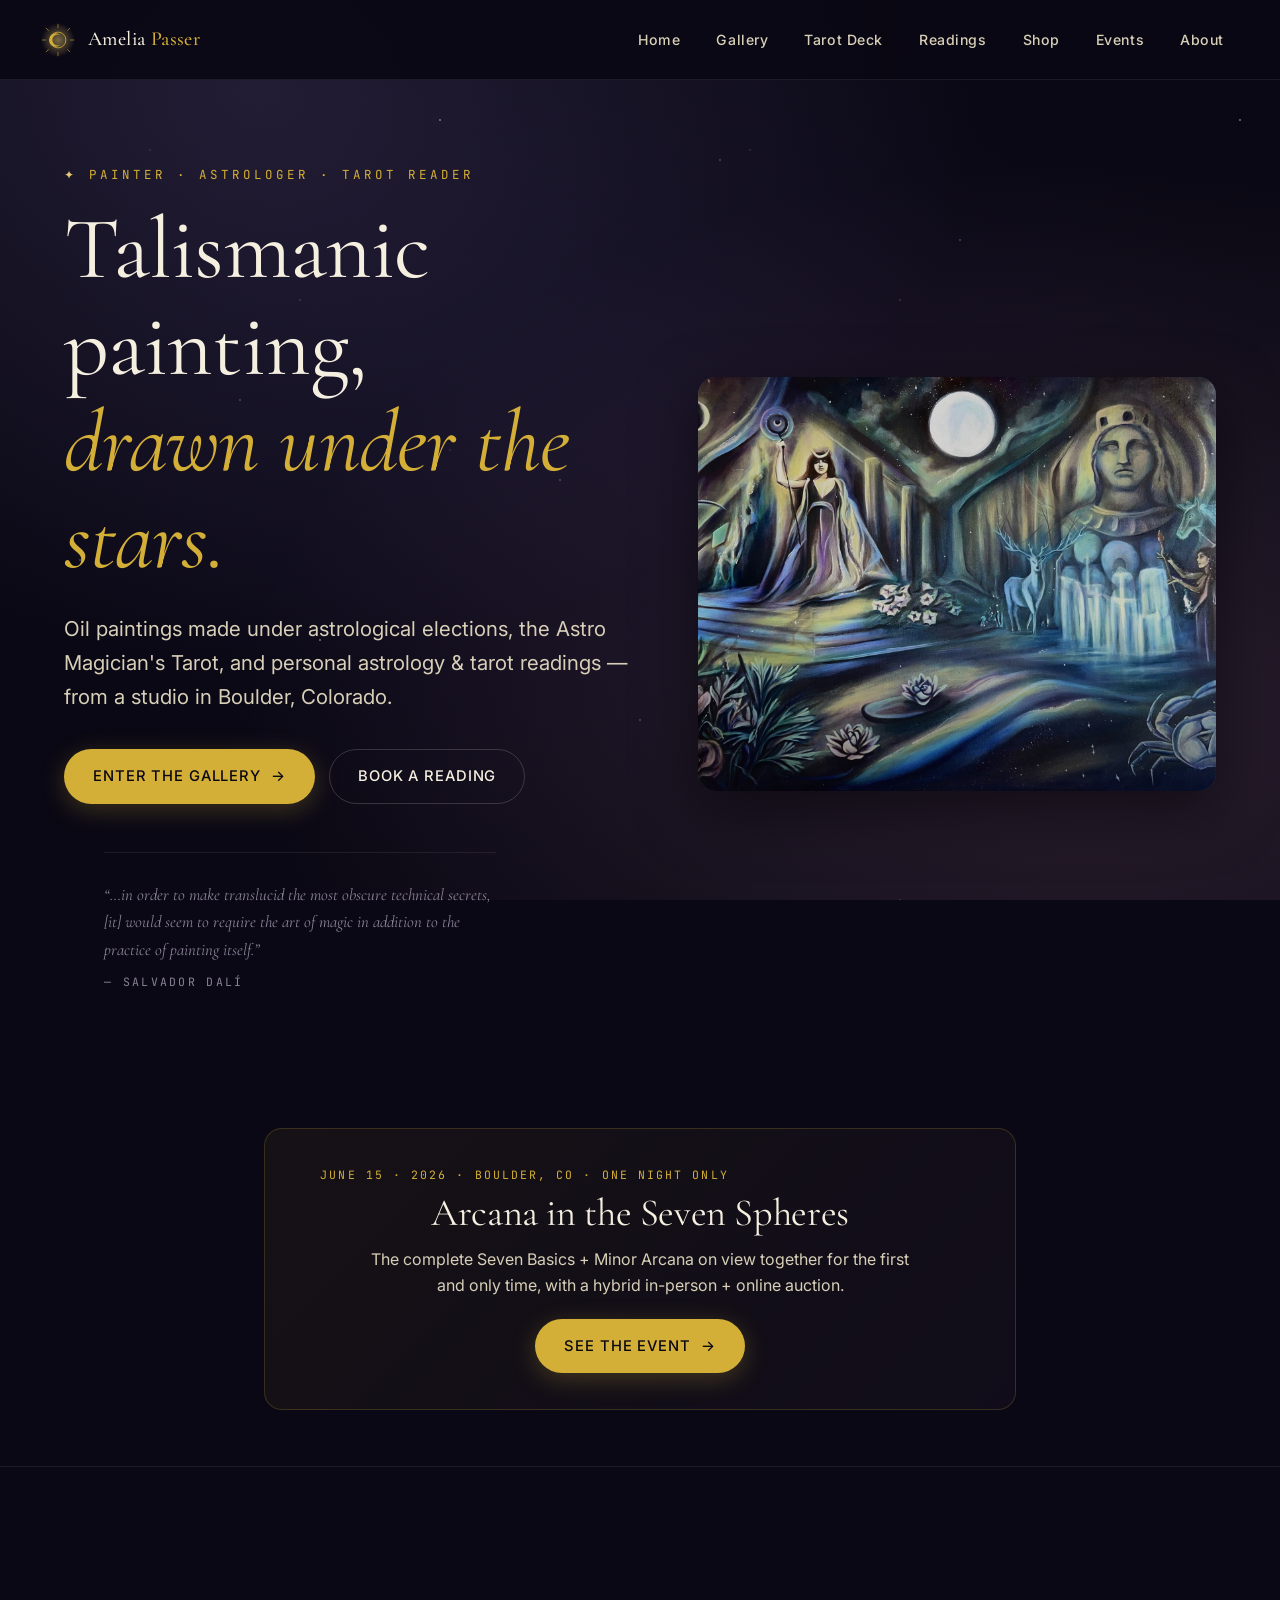
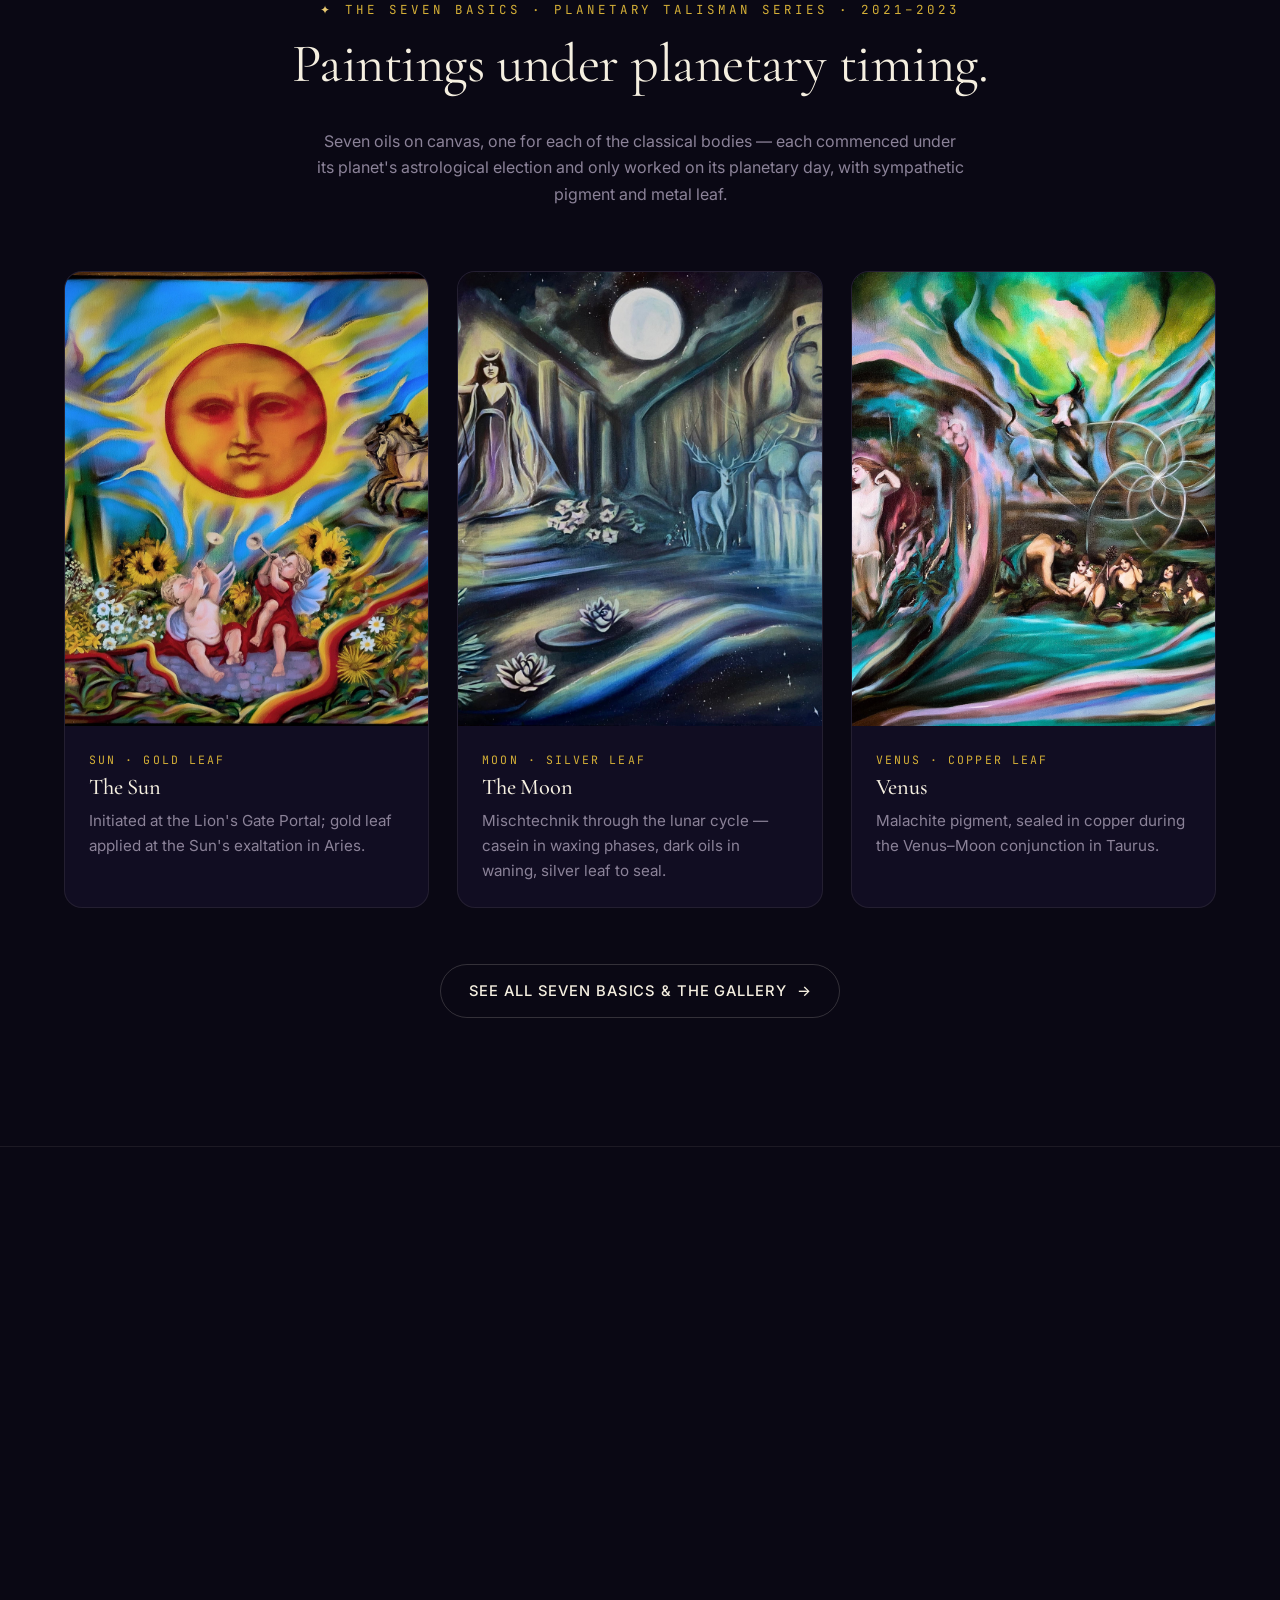
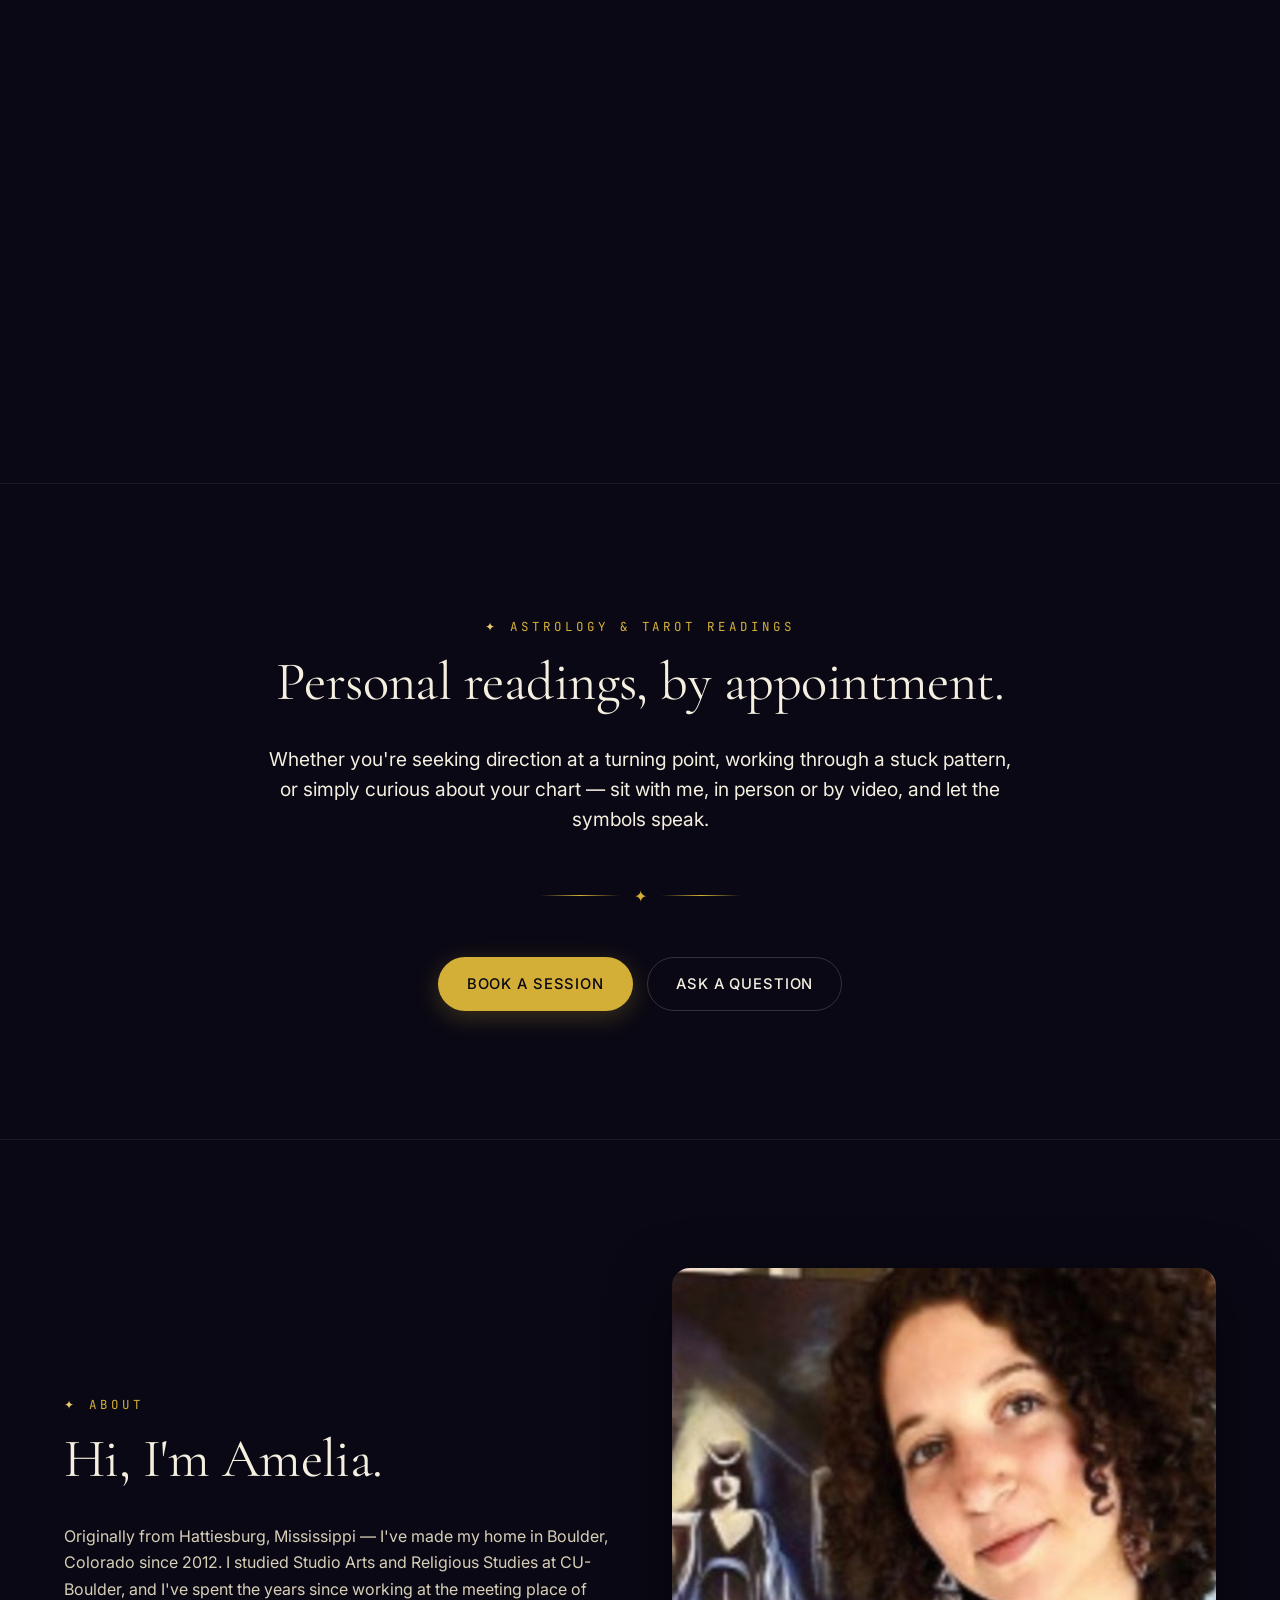
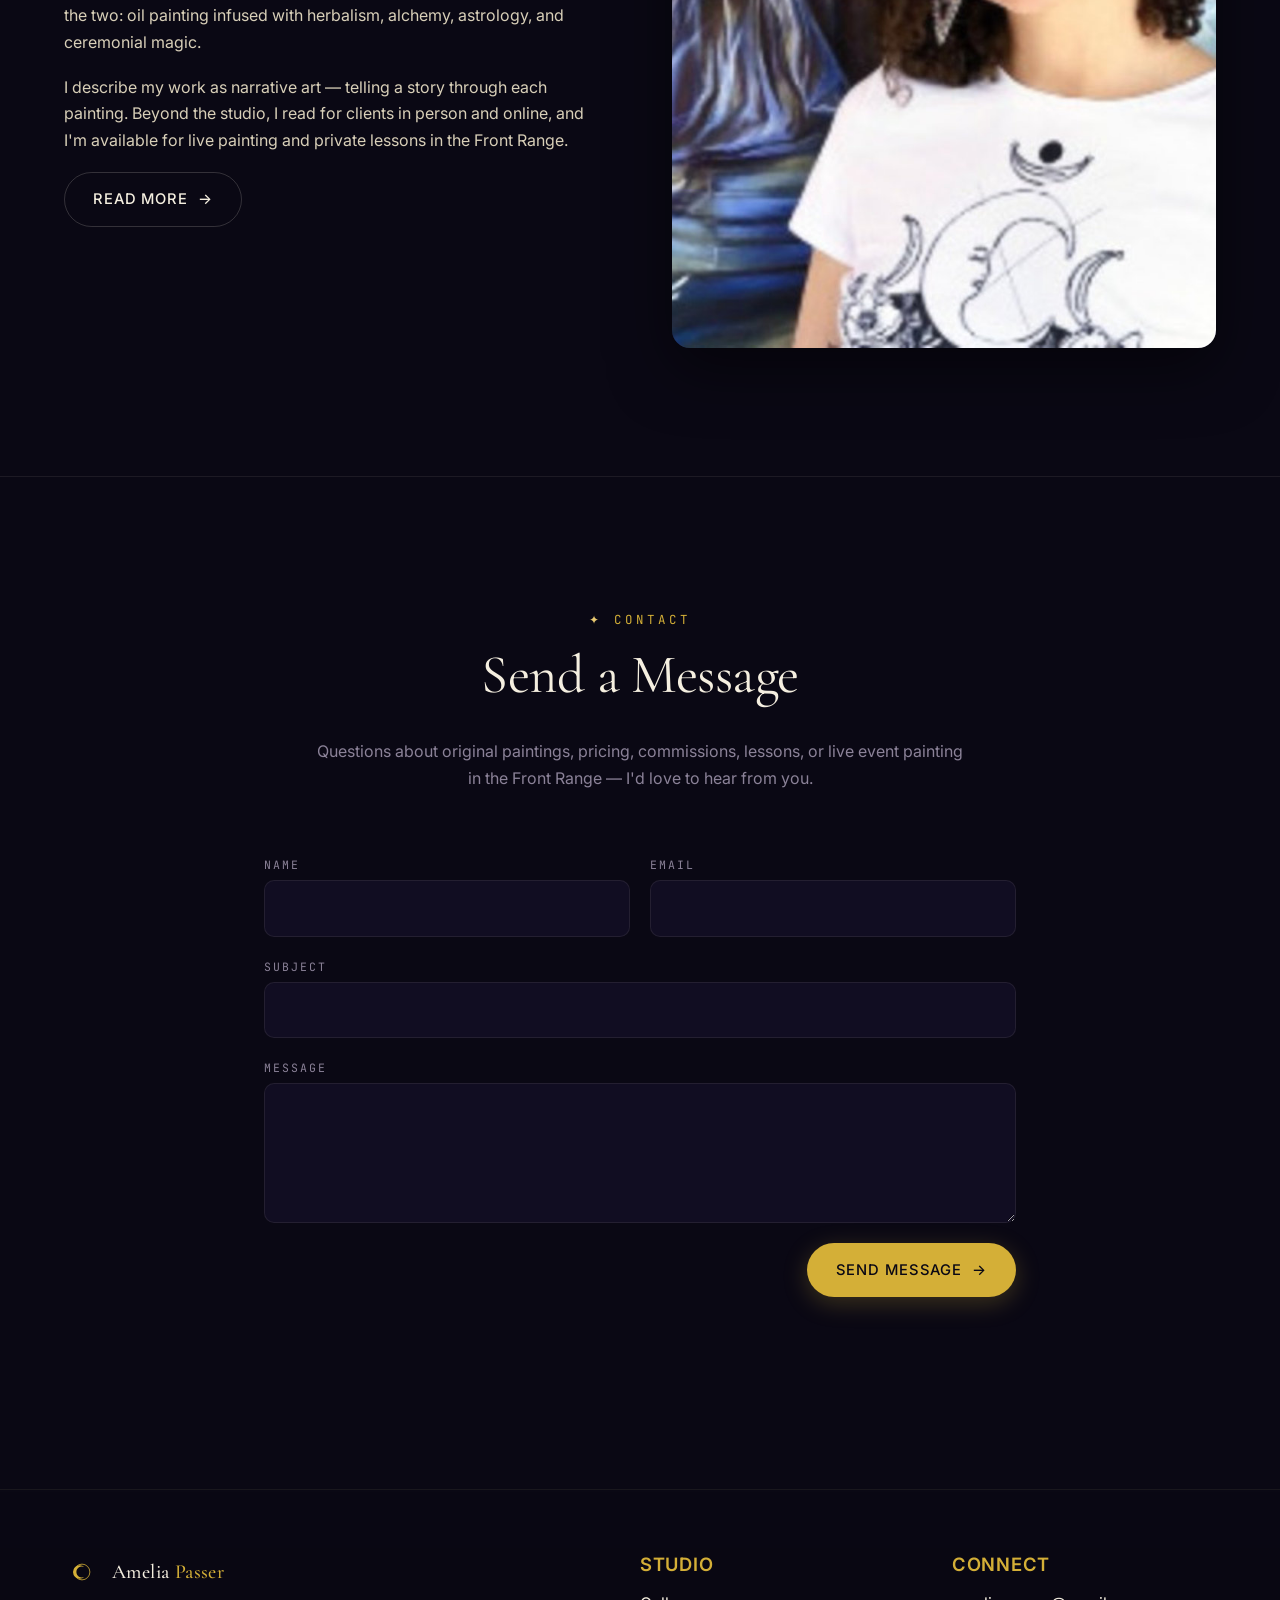
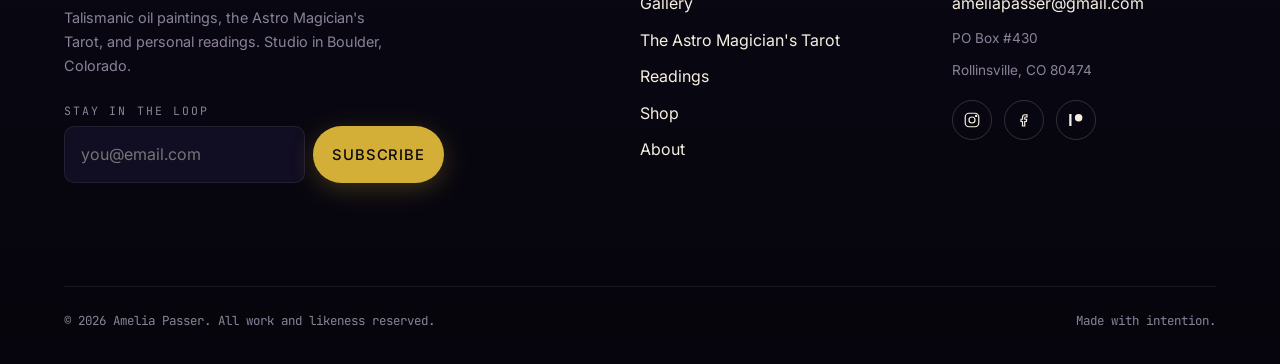
==== index.html @ ef750167 "Big content pass from Amelia: events page, refined copy, real cards Wording: - Drop "where painting " ====
<!doctype html>
<html lang="en">
<head>
<meta charset="utf-8" />
<meta name="viewport" content="width=device-width, initial-scale=1" />
<title>Amelia Passer — Painter, Astrologer & Tarot Reader</title>
<meta name="description" content="Original talismanic oil paintings, the Astro Magician's Tarot, and personal astrology and tarot readings from Boulder, Colorado." />
<link rel="preconnect" href="https://fonts.googleapis.com" />
<link rel="preconnect" href="https://fonts.gstatic.com" crossorigin />
<link href="https://fonts.googleapis.com/css2?family=Cormorant+Garamond:ital,wght@0,400;0,500;1,400&family=Inter:wght@400;500;600&family=JetBrains+Mono:wght@400;500&display=swap" rel="stylesheet" />
<link rel="stylesheet" href="assets/styles.css" />
<link rel="icon" href='data:image/svg+xml;utf8,<svg xmlns="http://www.w3.org/2000/svg" viewBox="0 0 64 64"><circle cx="32" cy="32" r="28" fill="%230a0814"/><circle cx="32" cy="32" r="14" fill="none" stroke="%23d4af37" stroke-width="2"/><path d="M32 4v8M32 52v8M4 32h8M52 32h8" stroke="%23d4af37" stroke-width="2" stroke-linecap="round"/></svg>' />
</head>
<body>

<div class="starfield" aria-hidden="true"></div>

<!-- ============ HEADER ============ -->
<header class="site-header">
  <div class="container site-header__inner">
    <a href="index.html" class="brand" aria-label="Amelia Passer — home">
      <svg class="brand__mark" viewBox="0 0 64 64" aria-hidden="true">
        <defs>
          <radialGradient id="brand-glow" cx="50%" cy="50%" r="50%">
            <stop offset="0%" stop-color="#e8c870" stop-opacity="0.5"/>
            <stop offset="100%" stop-color="#e8c870" stop-opacity="0"/>
          </radialGradient>
        </defs>
        <circle cx="32" cy="32" r="30" fill="url(#brand-glow)"/>
        <circle cx="32" cy="32" r="14" fill="none" stroke="#d4af37" stroke-width="1.4"/>
        <path d="M22 32a10 10 0 0 0 14 9 12 12 0 1 1 0-18 10 10 0 0 0-14 9z" fill="#d4af37"/>
        <g stroke="#d4af37" stroke-width="1" stroke-linecap="round">
          <path d="M32 4v6"/><path d="M32 54v6"/>
          <path d="M4 32h6"/><path d="M54 32h6"/>
          <path d="M11 11l4 4"/><path d="M49 49l4 4"/>
          <path d="M53 11l-4 4"/><path d="M15 49l-4 4"/>
        </g>
      </svg>
      <span class="brand__name">Amelia <span>Passer</span></span>
    </a>

    <button class="nav-toggle" aria-label="Toggle menu" aria-expanded="false" aria-controls="primary-nav">
      <span></span>
    </button>
    <nav class="nav" id="primary-nav" aria-label="Primary">
      <a href="index.html">Home</a>
      <a href="pages/gallery.html">Gallery</a>
      <a href="pages/tarot.html">Tarot Deck</a>
      <a href="pages/readings.html">Readings</a>
      <a href="pages/shop.html">Shop</a>
      <a href="pages/events.html">Events</a>
      <a href="pages/about.html">About</a>
    </nav>
  </div>
</header>

<!-- ============ HERO ============ -->
<section class="hero">
  <div class="container hero__inner">
    <div class="hero__content">
      <span class="eyebrow">Painter · Astrologer · Tarot Reader</span>
      <h1 class="hero__title">
        Talismanic painting,
        <span class="signature">drawn under the stars.</span>
      </h1>
      <p class="hero__lede">
        Oil paintings made under astrological elections, the Astro Magician's
        Tarot, and personal astrology &amp; tarot readings — from a studio in
        Boulder, Colorado.
      </p>
      <div class="hero__cta">
        <a href="pages/gallery.html" class="btn btn--primary">Enter the Gallery <span class="arrow">→</span></a>
        <a href="pages/readings.html" class="btn btn--ghost">Book a Reading</a>
      </div>

      <blockquote class="hero__quote">
        “…in order to make translucid the most obscure technical secrets, [it]
        would seem to require the art of magic in addition to the practice of
        painting itself.”
        <cite>— Salvador Dalí</cite>
      </blockquote>
    </div>

    <div class="hero__visual hero__visual--photo">
      <img src="assets/images/seven-basics/01-moon.jpg" alt="The Moon — talismanic oil painting by Amelia Passer (48×30in, oils, casein, silver leaf)" loading="eager" />
    </div>
  </div>
</section>

<!-- ============ EVENT BANNER ============ -->
<section class="section" style="padding: 56px 0;">
  <div class="container container--narrow">
    <div class="auction-card reveal" style="padding: 36px 32px;">
      <p class="event-meta__label" style="margin: 0 0 8px;">June 15 · 2026 · Boulder, CO · One Night Only</p>
      <h2 style="margin: 0 0 12px; font-size: clamp(1.6rem, 3vw, 2.4rem);">Arcana in the Seven Spheres</h2>
      <p style="max-width: 56ch; margin: 0 auto 20px; color: var(--ink-1);">
        The complete Seven Basics + Minor Arcana on view together for the
        first and only time, with a hybrid in-person + online auction.
      </p>
      <a href="pages/events.html" class="btn btn--primary">See the Event <span class="arrow">→</span></a>
    </div>
  </div>
</section>

<!-- ============ FEATURED PAINTINGS ============ -->
<section class="section">
  <div class="container">
    <div class="section-head reveal">
      <span class="eyebrow">The Seven Basics · Planetary Talisman Series · 2021–2023</span>
      <h2>Paintings under planetary timing.</h2>
      <p class="muted">Seven oils on canvas, one for each of the classical bodies — each commenced under its planet's astrological election and only worked on its planetary day, with sympathetic pigment and metal leaf.</p>
    </div>

    <div class="grid grid--3">

      <a href="pages/gallery.html#sun" class="card reveal">
        <div class="card__media">
          <img src="assets/images/seven-basics/04-sun.jpg" alt="Sun — Talismanic Painting Series" loading="lazy" />
        </div>
        <div class="card__body">
          <p class="card__meta">Sun · Gold leaf</p>
          <h3 class="card__title">The Sun</h3>
          <p class="card__excerpt">Initiated at the Lion's Gate Portal; gold leaf applied at the Sun's exaltation in Aries.</p>
        </div>
      </a>

      <a href="pages/gallery.html#moon" class="card reveal">
        <div class="card__media">
          <img src="assets/images/seven-basics/01-moon.jpg" alt="The Moon — Talismanic Painting Series" loading="lazy" />
        </div>
        <div class="card__body">
          <p class="card__meta">Moon · Silver leaf</p>
          <h3 class="card__title">The Moon</h3>
          <p class="card__excerpt">Mischtechnik through the lunar cycle — casein in waxing phases, dark oils in waning, silver leaf to seal.</p>
        </div>
      </a>

      <a href="pages/gallery.html#venus" class="card reveal">
        <div class="card__media">
          <img src="assets/images/seven-basics/03-venus.jpg" alt="Venus — Talismanic Painting Series" loading="lazy" />
        </div>
        <div class="card__body">
          <p class="card__meta">Venus · Copper leaf</p>
          <h3 class="card__title">Venus</h3>
          <p class="card__excerpt">Malachite pigment, sealed in copper during the Venus–Moon conjunction in Taurus.</p>
        </div>
      </a>
    </div>

    <div class="text-center" style="margin-top: 56px;">
      <a href="pages/gallery.html" class="btn btn--ghost">See All Seven Basics &amp; the Gallery <span class="arrow">→</span></a>
    </div>
  </div>
</section>

<!-- ============ TAROT FEATURE ============ -->
<section class="section">
  <div class="container">
    <div class="feature">
      <div class="feature__media reveal">
        <img src="assets/images/shop/tarot-deck.jpg" alt="The Astro Magician's Tarot — limited edition deck by Amelia Passer, showing The Fool and The Magician" loading="lazy" />
      </div>
      <div class="reveal">
        <span class="eyebrow">The Astro Magician's Tarot</span>
        <h2>A Tarot Attuned to the Planets</h2>
        <p class="lede">
          A 78-card tarot deck composed of oil paintings made under
          astrological timing — drawing from Hermeticism, astrological magic,
          ceremonial magic, and Kabbalah.
        </p>
        <p>
          Each major arcana corresponds to a planetary or zodiacal force.
          Each minor arcana is keyed to the Kabbalistic Tree of Life and a
          distinct elemental process — the suits painted under the
          equinoxes and solstices.
        </p>
        <div class="hero__cta">
          <a href="pages/tarot.html" class="btn btn--primary">Explore the Deck <span class="arrow">→</span></a>
          <a href="pages/shop.html" class="btn btn--ghost">Order — $55</a>
        </div>
      </div>
    </div>
  </div>
</section>

<!-- ============ READINGS CTA ============ -->
<section class="section">
  <div class="container container--narrow text-center">
    <span class="eyebrow reveal">Astrology &amp; Tarot Readings</span>
    <h2 class="reveal">Personal readings, by appointment.</h2>
    <p class="lede reveal">
      Whether you're seeking direction at a turning point, working through a
      stuck pattern, or simply curious about your chart — sit with me, in
      person or by video, and let the symbols speak.
    </p>
    <div class="divider reveal" aria-hidden="true">✦</div>
    <div class="hero__cta reveal" style="justify-content:center;">
      <a href="pages/readings.html" class="btn btn--primary">Book a Session</a>
      <a href="#contact" class="btn btn--ghost">Ask a Question</a>
    </div>
  </div>
</section>

<!-- ============ ABOUT TEASER ============ -->
<section class="section">
  <div class="container">
    <div class="feature feature--reverse">
      <div class="feature__media feature__media--natural reveal">
        <img src="assets/images/about/01.jpg" alt="Amelia Passer in front of one of her paintings" loading="lazy" />
      </div>
      <div class="reveal">
        <span class="eyebrow">About</span>
        <h2>Hi, I'm Amelia.</h2>
        <p>
          Originally from Hattiesburg, Mississippi — I've made my home in
          Boulder, Colorado since 2012. I studied Studio Arts and Religious
          Studies at CU-Boulder, and I've spent the years since working at
          the meeting place of the two: oil painting infused with herbalism,
          alchemy, astrology, and ceremonial magic.
        </p>
        <p>
          I describe my work as narrative art — telling a story through each
          painting. Beyond the studio, I read for clients in person and
          online, and I'm available for live painting and private lessons in
          the Front Range.
        </p>
        <a href="pages/about.html" class="btn btn--ghost">Read More <span class="arrow">→</span></a>
      </div>
    </div>
  </div>
</section>

<!-- ============ CONTACT ============ -->
<section class="section" id="contact">
  <div class="container container--narrow">
    <div class="section-head reveal">
      <span class="eyebrow">Contact</span>
      <h2>Send a Message</h2>
      <p class="muted">
        Questions about original paintings, pricing, commissions, lessons, or
        live event painting in the Front Range — I'd love to hear from you.
      </p>
    </div>

    <form class="form reveal" data-form="contact" novalidate>
      <div class="form-row">
        <div class="field">
          <label for="c-name">Name</label>
          <input type="text" id="c-name" name="name" autocomplete="name" required />
        </div>
        <div class="field">
          <label for="c-email">Email</label>
          <input type="email" id="c-email" name="email" autocomplete="email" required />
        </div>
      </div>
      <div class="field">
        <label for="c-subject">Subject</label>
        <input type="text" id="c-subject" name="subject" />
      </div>
      <div class="field">
        <label for="c-message">Message</label>
        <textarea id="c-message" name="message" required></textarea>
      </div>
      <div style="display:flex; align-items:center; justify-content:space-between; gap:24px; flex-wrap:wrap;">
        <p class="form-status" role="status" aria-live="polite"></p>
        <button type="submit" class="btn btn--primary">Send Message <span class="arrow">→</span></button>
      </div>
    </form>
  </div>
</section>

<!-- ============ FOOTER ============ -->
<footer class="site-footer">
  <div class="container">
    <div class="site-footer__inner">
      <div>
        <a href="index.html" class="brand" style="margin-bottom:16px;">
          <svg class="brand__mark" viewBox="0 0 64 64" aria-hidden="true">
            <circle cx="32" cy="32" r="14" fill="none" stroke="#d4af37" stroke-width="1.4"/>
            <path d="M22 32a10 10 0 0 0 14 9 12 12 0 1 1 0-18 10 10 0 0 0-14 9z" fill="#d4af37"/>
          </svg>
          <span class="brand__name">Amelia <span>Passer</span></span>
        </a>
        <p class="muted" style="font-size:0.9rem; max-width:38ch; margin-top:12px;">
          Talismanic oil paintings, the Astro Magician's Tarot, and personal
          readings. Studio in Boulder, Colorado.
        </p>

        <form class="form" data-form="subscribe" style="margin-top:24px; max-width:380px;">
          <div class="field">
            <label for="sub-email">Stay in the loop</label>
            <div style="display:flex; gap:8px;">
              <input type="email" id="sub-email" name="email" placeholder="you@email.com" required />
              <button type="submit" class="btn btn--primary" style="padding:10px 18px;">Subscribe</button>
            </div>
          </div>
          <p class="form-status" role="status" aria-live="polite"></p>
        </form>
      </div>

      <div>
        <h4>Studio</h4>
        <ul>
          <li><a href="pages/gallery.html">Gallery</a></li>
          <li><a href="pages/tarot.html">The Astro Magician's Tarot</a></li>
          <li><a href="pages/readings.html">Readings</a></li>
          <li><a href="pages/shop.html">Shop</a></li>
          <li><a href="pages/about.html">About</a></li>
        </ul>
      </div>

      <div>
        <h4>Connect</h4>
        <ul>
          <li><a href="mailto:ameliapasser@gmail.com">ameliapasser@gmail.com</a></li>
          <li class="muted" style="font-size:0.85rem;">PO Box #430</li>
          <li class="muted" style="font-size:0.85rem;">Rollinsville, CO 80474</li>
        </ul>
        <div class="socials" style="margin-top:18px;">
          <a href="https://www.instagram.com/ameliapasser" target="_blank" rel="noopener" aria-label="Instagram">
            <svg viewBox="0 0 24 24" fill="none" stroke="currentColor" stroke-width="1.6"><rect x="3" y="3" width="18" height="18" rx="5"/><circle cx="12" cy="12" r="4"/><circle cx="17.5" cy="6.5" r="0.8" fill="currentColor"/></svg>
          </a>
          <a href="https://www.facebook.com/ameliapasser" target="_blank" rel="noopener" aria-label="Facebook">
            <svg viewBox="0 0 24 24" fill="none" stroke="currentColor" stroke-width="1.6"><path d="M14 8h2V5h-2.5C11.5 5 10 6.5 10 8.5V11H8v3h2v6h3v-6h2.2l.3-3H13V9c0-.6.4-1 1-1z"/></svg>
          </a>
          <a href="https://patreon.com/ameliapasser" target="_blank" rel="noopener" aria-label="Patreon">
            <svg viewBox="0 0 24 24" fill="currentColor"><circle cx="15.5" cy="9" r="5"/><rect x="3" y="4" width="3" height="16"/></svg>
          </a>
        </div>
      </div>
    </div>

    <div class="site-footer__bottom">
      <span>© <span id="year"></span> Amelia Passer. All work and likeness reserved.</span>
      <span>Made with intention.</span>
    </div>
  </div>
</footer>

<!-- ============ LIGHTBOX ============ -->
<div class="lightbox" role="dialog" aria-modal="true" aria-label="Artwork preview">
  <button class="lightbox__close" aria-label="Close">×</button>
  <div>
    <div class="lightbox__content"></div>
    <p class="lightbox__caption"></p>
  </div>
</div>

<script>document.getElementById('year').textContent = new Date().getFullYear();</script>
<script src="assets/script.js"></script>
</body>
</html>
---- assets/styles.css ----
/* ============================================================
   Amelia Passer — Celestial Artist Portfolio
   Design tokens, typography, layout primitives
   ============================================================ */

:root {
  /* Palette — deep cosmic with warm gold */
  --bg-0: #0a0814;          /* near-black indigo */
  --bg-1: #110d22;          /* card/section bg */
  --bg-2: #1a1530;          /* elevated surfaces */
  --ink-0: #f5efe0;         /* primary text — warm parchment */
  --ink-1: #d8cfb8;         /* secondary text */
  --ink-2: #8b8298;         /* muted text */
  --gold: #d4af37;          /* primary accent */
  --gold-soft: #e8c870;     /* hover/accent highlight */
  --rose: #b87f9e;          /* secondary accent — dusk rose */
  --violet: #6b5b95;        /* tertiary accent */
  --hairline: rgba(245, 239, 224, 0.08);
  --hairline-strong: rgba(245, 239, 224, 0.18);

  /* Type scale */
  --font-display: "Cormorant Garamond", "Cormorant", "Garamond", "Times New Roman", serif;
  --font-body: "Inter", -apple-system, BlinkMacSystemFont, "Segoe UI", Helvetica, Arial, sans-serif;
  --font-mono: "JetBrains Mono", ui-monospace, monospace;

  /* Spacing & radii */
  --r-sm: 4px;
  --r-md: 10px;
  --r-lg: 18px;
  --shadow-soft: 0 20px 60px rgba(0, 0, 0, 0.5);
  --shadow-glow: 0 0 40px rgba(212, 175, 55, 0.15);

  /* Layout */
  --container: 1200px;
  --container-narrow: 800px;
}

/* ---------- Reset ---------- */
*, *::before, *::after { box-sizing: border-box; }
html, body { margin: 0; padding: 0; }
img, svg, video { display: block; max-width: 100%; }
button { font: inherit; cursor: pointer; border: none; background: none; color: inherit; }
a { color: inherit; text-decoration: none; }
ul, ol { padding: 0; margin: 0; list-style: none; }

html {
  scroll-behavior: smooth;
}

body {
  font-family: var(--font-body);
  background: var(--bg-0);
  color: var(--ink-0);
  line-height: 1.65;
  font-size: 16px;
  -webkit-font-smoothing: antialiased;
  -moz-osx-font-smoothing: grayscale;
  overflow-x: hidden;
}

/* ---------- Cosmic backdrop ---------- */
.starfield {
  position: fixed;
  inset: 0;
  z-index: -2;
  background:
    radial-gradient(ellipse at 20% 10%, rgba(107, 91, 149, 0.25), transparent 50%),
    radial-gradient(ellipse at 85% 80%, rgba(184, 127, 158, 0.18), transparent 55%),
    radial-gradient(ellipse at 50% 50%, rgba(26, 21, 48, 0.4), transparent 70%),
    var(--bg-0);
  pointer-events: none;
}
.starfield::before,
.starfield::after {
  content: "";
  position: absolute;
  inset: 0;
  background-repeat: repeat;
  opacity: 0.6;
}
.starfield::before {
  background-image:
    radial-gradient(1px 1px at 20% 30%, #fff, transparent),
    radial-gradient(1px 1px at 70% 60%, #fff, transparent),
    radial-gradient(1.5px 1.5px at 40% 80%, #fff, transparent),
    radial-gradient(1px 1px at 90% 20%, #fff, transparent),
    radial-gradient(1px 1px at 10% 70%, #fff, transparent),
    radial-gradient(1.5px 1.5px at 55% 15%, #fff, transparent),
    radial-gradient(1px 1px at 80% 90%, #fff, transparent),
    radial-gradient(1px 1px at 30% 50%, #fff, transparent);
  background-size: 800px 800px;
  animation: drift 180s linear infinite;
}
.starfield::after {
  background-image:
    radial-gradient(1px 1px at 25% 25%, var(--gold-soft), transparent),
    radial-gradient(1px 1px at 75% 75%, var(--gold-soft), transparent),
    radial-gradient(1.5px 1.5px at 50% 50%, var(--rose), transparent);
  background-size: 600px 600px;
  animation: drift 240s linear infinite reverse;
  opacity: 0.4;
}
@keyframes drift {
  from { transform: translate(0, 0); }
  to { transform: translate(-800px, -400px); }
}

/* Reduce motion */
@media (prefers-reduced-motion: reduce) {
  .starfield::before, .starfield::after { animation: none; }
  html { scroll-behavior: auto; }
}

/* ---------- Layout primitives ---------- */
.container {
  width: 100%;
  max-width: var(--container);
  margin: 0 auto;
  padding: 0 24px;
}
.container--narrow { max-width: var(--container-narrow); }

.section {
  padding: clamp(64px, 10vw, 128px) 0;
  position: relative;
}
.section + .section {
  border-top: 1px solid var(--hairline);
}

/* ---------- Typography ---------- */
h1, h2, h3, h4 {
  font-family: var(--font-display);
  font-weight: 500;
  line-height: 1.1;
  letter-spacing: -0.01em;
  margin: 0 0 0.6em;
  color: var(--ink-0);
}

h1 { font-size: clamp(2.6rem, 7vw, 5.5rem); font-weight: 400; }
h2 { font-size: clamp(2rem, 4.5vw, 3.4rem); font-weight: 400; }
h3 { font-size: clamp(1.4rem, 2.5vw, 1.9rem); }
h4 { font-size: 1.15rem; font-family: var(--font-body); font-weight: 600; letter-spacing: 0.04em; text-transform: uppercase; }

p {
  margin: 0 0 1.2em;
  color: var(--ink-1);
  max-width: 65ch;
}
p.lede {
  font-size: 1.2rem;
  color: var(--ink-0);
  line-height: 1.55;
}

.eyebrow {
  display: inline-block;
  font-family: var(--font-mono);
  font-size: 0.78rem;
  letter-spacing: 0.32em;
  text-transform: uppercase;
  color: var(--gold);
  margin-bottom: 1.2em;
}
.eyebrow::before {
  content: "✦  ";
  color: var(--gold-soft);
}

em.gold, .gold { color: var(--gold); font-style: normal; }

.divider {
  display: flex;
  align-items: center;
  justify-content: center;
  gap: 14px;
  margin: 48px auto;
  color: var(--gold);
}
.divider::before, .divider::after {
  content: "";
  flex: 1;
  max-width: 80px;
  height: 1px;
  background: linear-gradient(90deg, transparent, var(--gold), transparent);
}

/* ---------- Buttons ---------- */
.btn {
  display: inline-flex;
  align-items: center;
  gap: 10px;
  padding: 14px 28px;
  border-radius: 999px;
  font-family: var(--font-body);
  font-size: 0.92rem;
  font-weight: 500;
  letter-spacing: 0.06em;
  text-transform: uppercase;
  transition: all 0.3s ease;
  border: 1px solid transparent;
  white-space: nowrap;
}
.btn--primary {
  background: var(--gold);
  color: var(--bg-0);
  box-shadow: 0 6px 24px rgba(212, 175, 55, 0.25);
}
.btn--primary:hover {
  background: var(--gold-soft);
  transform: translateY(-2px);
  box-shadow: 0 10px 32px rgba(212, 175, 55, 0.35);
}
.btn--ghost {
  border-color: var(--hairline-strong);
  color: var(--ink-0);
}
.btn--ghost:hover {
  border-color: var(--gold);
  color: var(--gold);
  background: rgba(212, 175, 55, 0.06);
}
.btn .arrow { transition: transform 0.25s ease; }
.btn:hover .arrow { transform: translateX(4px); }

/* ---------- Header / Nav ---------- */
.site-header {
  position: sticky;
  top: 0;
  z-index: 50;
  background: rgba(10, 8, 20, 0.92);
  border-bottom: 1px solid var(--hairline);
  /* Note: no backdrop-filter here — it would create a new containing block
     and break position:fixed on the mobile nav drawer below. */
}
.site-header__inner {
  display: flex;
  align-items: center;
  justify-content: space-between;
  padding: 18px 0;
}
.brand {
  display: flex;
  align-items: center;
  gap: 12px;
  font-family: var(--font-display);
  font-size: 1.25rem;
  letter-spacing: 0.02em;
  color: var(--ink-0);
}
.brand__mark {
  width: 36px;
  height: 36px;
  flex-shrink: 0;
}
.brand__name { font-weight: 500; }
.brand__name span { color: var(--gold); }

.nav {
  display: flex;
  align-items: center;
  gap: 4px;
}
.nav a {
  padding: 10px 16px;
  font-size: 0.88rem;
  font-weight: 500;
  letter-spacing: 0.04em;
  color: var(--ink-1);
  border-radius: 999px;
  transition: color 0.2s ease, background 0.2s ease;
}
.nav a:hover { color: var(--ink-0); background: rgba(255,255,255,0.04); }
.nav a.is-active { color: var(--gold); }

.nav-toggle {
  display: none;
  width: 40px;
  height: 40px;
  border-radius: 8px;
  align-items: center;
  justify-content: center;
}
.nav-toggle span {
  width: 22px;
  height: 1.5px;
  background: var(--ink-0);
  position: relative;
  transition: transform 0.25s ease;
}
.nav-toggle span::before, .nav-toggle span::after {
  content: "";
  position: absolute;
  left: 0;
  width: 22px;
  height: 1.5px;
  background: var(--ink-0);
  transition: transform 0.25s ease;
}
.nav-toggle span::before { top: -7px; }
.nav-toggle span::after { top: 7px; }
.nav-toggle[aria-expanded="true"] span { background: transparent; }
.nav-toggle[aria-expanded="true"] span::before { top: 0; transform: rotate(45deg); }
.nav-toggle[aria-expanded="true"] span::after { top: 0; transform: rotate(-45deg); }

@media (max-width: 880px) {
  .nav-toggle { display: inline-flex; }
  .nav {
    position: fixed;
    top: 73px;
    left: 0;
    right: 0;
    bottom: 0;
    flex-direction: column;
    align-items: stretch;
    gap: 8px;
    background: rgba(10, 8, 20, 0.98);
    backdrop-filter: blur(16px);
    -webkit-backdrop-filter: blur(16px);
    padding: 32px 24px;
    transform: translateX(100%);
    transition: transform 0.3s ease;
    z-index: 60;
    overflow-y: auto;
  }
  .nav.is-open { transform: translateX(0); }
  .nav a { width: 100%; padding: 14px 16px; font-size: 1rem; text-align: left; }
}

/* ---------- Hero ---------- */
.hero {
  position: relative;
  min-height: 86vh;
  display: flex;
  align-items: center;
  padding: 80px 0 64px;
  overflow: hidden;
}
.hero__inner {
  display: grid;
  grid-template-columns: 1.1fr 1fr;
  gap: 64px;
  align-items: center;
}
.hero__content { position: relative; z-index: 2; }
.hero__title {
  margin-bottom: 24px;
}
.hero__title .signature {
  display: block;
  font-style: italic;
  color: var(--gold);
}
.hero__lede {
  font-size: clamp(1.05rem, 1.6vw, 1.3rem);
  color: var(--ink-1);
  max-width: 52ch;
  margin-bottom: 36px;
}
.hero__cta {
  display: flex;
  flex-wrap: wrap;
  gap: 14px;
}
.hero__visual {
  position: relative;
  aspect-ratio: 4 / 5;
  display: flex;
  align-items: center;
  justify-content: center;
}
.hero__visual svg {
  width: 100%;
  height: 100%;
  filter: drop-shadow(0 30px 60px rgba(0,0,0,0.6));
}
.hero__visual--photo {
  aspect-ratio: 5 / 4;
  border-radius: var(--r-lg);
  overflow: hidden;
  box-shadow: var(--shadow-soft), 0 0 0 1px var(--hairline-strong) inset;
  position: relative;
}
.hero__visual--photo img {
  width: 100%;
  height: 100%;
  object-fit: cover;
}
.hero__visual--photo::after {
  content: "";
  position: absolute;
  inset: 0;
  border-radius: var(--r-lg);
  pointer-events: none;
  background: linear-gradient(180deg, transparent 60%, rgba(10, 8, 20, 0.4));
}

/* Natural-aspect variant — for portraits where we don't want to force-crop. */
.hero__visual--natural,
.feature__media--natural {
  aspect-ratio: auto;
  border-radius: var(--r-lg);
  overflow: hidden;
  box-shadow: var(--shadow-soft);
  display: block;
}
.hero__visual--natural img,
.feature__media--natural img {
  width: 100%;
  height: auto;
  display: block;
  object-fit: contain;
}
.hero__visual--natural { max-width: 460px; margin-left: auto; }
@media (max-width: 880px) { .hero__visual--natural { max-width: 100%; margin: 0 auto; } }
@media (max-width: 880px) {
  .hero__inner { grid-template-columns: 1fr; gap: 48px; }
  .hero { min-height: auto; padding: 48px 0; }
  .hero__visual { max-width: 360px; margin: 0 auto; }
}

.hero__quote {
  margin-top: 48px;
  padding-top: 28px;
  border-top: 1px solid var(--hairline);
  font-family: var(--font-display);
  font-size: 1.05rem;
  font-style: italic;
  color: var(--ink-2);
  max-width: 56ch;
}
.hero__quote cite {
  display: block;
  margin-top: 8px;
  font-style: normal;
  font-family: var(--font-mono);
  font-size: 0.72rem;
  letter-spacing: 0.2em;
  text-transform: uppercase;
  color: var(--ink-2);
}

/* ---------- Section heading ---------- */
.section-head {
  text-align: center;
  margin-bottom: 64px;
}
.section-head p { margin: 0 auto; }

/* ---------- Cards / Grids ---------- */
.grid {
  display: grid;
  gap: 28px;
}
.grid--3 { grid-template-columns: repeat(3, 1fr); }
.grid--2 { grid-template-columns: repeat(2, 1fr); }
.grid--gallery { grid-template-columns: repeat(auto-fill, minmax(260px, 1fr)); gap: 20px; }

/* Studio-works variant: smaller cells, natural aspect ratio (no forced crop). */
.grid--studio { grid-template-columns: repeat(auto-fill, minmax(200px, 1fr)); gap: 16px; }
.grid--studio .card__media {
  aspect-ratio: auto;
  height: auto;
  background: var(--bg-2);
}
.grid--studio .card__media img {
  width: 100%;
  height: auto;
  object-fit: contain;
  display: block;
}
.grid--studio .card { transition: transform 0.3s ease, border-color 0.3s ease; }
@media (max-width: 880px) {
  .grid--3, .grid--2 { grid-template-columns: 1fr; }
}

.card {
  background: var(--bg-1);
  border: 1px solid var(--hairline);
  border-radius: var(--r-lg);
  overflow: hidden;
  transition: transform 0.4s ease, border-color 0.3s ease, box-shadow 0.4s ease;
  display: flex;
  flex-direction: column;
}
.card:hover {
  transform: translateY(-4px);
  border-color: var(--hairline-strong);
  box-shadow: var(--shadow-soft);
}
.card__media {
  aspect-ratio: 4 / 5;
  position: relative;
  overflow: hidden;
}
.card__media svg, .card__media img {
  width: 100%;
  height: 100%;
  object-fit: cover;
  transition: transform 0.6s ease;
}
.card:hover .card__media svg, .card:hover .card__media img {
  transform: scale(1.04);
}
.card__body { padding: 24px; flex: 1; }
.card__title { font-family: var(--font-display); font-size: 1.4rem; margin: 0 0 8px; color: var(--ink-0); }
.card__meta { font-family: var(--font-mono); font-size: 0.72rem; letter-spacing: 0.18em; text-transform: uppercase; color: var(--gold); margin-bottom: 6px; }
.card__excerpt { color: var(--ink-2); font-size: 0.95rem; margin: 0; }

/* ---------- Feature row (alternating image/text) ---------- */
.feature {
  display: grid;
  grid-template-columns: 1fr 1fr;
  gap: 64px;
  align-items: center;
}
.feature--reverse .feature__media { order: 2; }
.feature__media {
  aspect-ratio: 4 / 5;
  position: relative;
  border-radius: var(--r-lg);
  overflow: hidden;
  background: var(--bg-2);
  box-shadow: var(--shadow-soft);
}
.feature__media svg, .feature__media img { width: 100%; height: 100%; object-fit: cover; }
@media (max-width: 880px) {
  .feature { grid-template-columns: 1fr; gap: 32px; }
  .feature--reverse .feature__media { order: 0; }
  .feature__media { max-width: 480px; margin: 0 auto; aspect-ratio: 4/5; }
}

/* ---------- Tarot card display ---------- */
.tarot-row {
  display: flex;
  justify-content: center;
  gap: 24px;
  perspective: 1200px;
}
.tarot-card {
  width: 200px;
  aspect-ratio: 2 / 3;
  border-radius: 12px;
  overflow: hidden;
  transition: transform 0.5s ease;
  box-shadow: 0 16px 40px rgba(0,0,0,0.6), 0 0 0 1px var(--hairline-strong) inset;
}
.tarot-card:nth-child(1) { transform: rotate(-8deg) translateY(8px); }
.tarot-card:nth-child(3) { transform: rotate(8deg) translateY(8px); }
.tarot-row:hover .tarot-card:nth-child(1) { transform: rotate(-12deg) translateY(0); }
.tarot-row:hover .tarot-card:nth-child(2) { transform: translateY(-12px); }
.tarot-row:hover .tarot-card:nth-child(3) { transform: rotate(12deg) translateY(0); }
.tarot-card svg { width: 100%; height: 100%; }
@media (max-width: 600px) {
  .tarot-card { width: 130px; }
}

/* ---------- Forms ---------- */
.form {
  display: grid;
  gap: 20px;
}
.form-row { display: grid; grid-template-columns: 1fr 1fr; gap: 20px; }
@media (max-width: 600px) { .form-row { grid-template-columns: 1fr; } }

.field { display: grid; gap: 6px; }
.field label {
  font-family: var(--font-mono);
  font-size: 0.72rem;
  letter-spacing: 0.18em;
  text-transform: uppercase;
  color: var(--ink-2);
}
.field input, .field textarea, .field select {
  background: var(--bg-1);
  border: 1px solid var(--hairline);
  color: var(--ink-0);
  padding: 14px 16px;
  border-radius: var(--r-md);
  font: inherit;
  transition: border-color 0.2s ease, background 0.2s ease;
  width: 100%;
}
.field input:focus, .field textarea:focus, .field select:focus {
  outline: none;
  border-color: var(--gold);
  background: var(--bg-2);
}
.field textarea { min-height: 140px; resize: vertical; }

.form-status {
  font-family: var(--font-mono);
  font-size: 0.85rem;
  color: var(--gold);
  min-height: 1.4em;
}

/* ---------- Footer ---------- */
.site-footer {
  background: linear-gradient(180deg, transparent, rgba(0,0,0,0.4));
  border-top: 1px solid var(--hairline);
  padding: 64px 0 32px;
  margin-top: 64px;
}
.site-footer__inner {
  display: grid;
  grid-template-columns: 2fr 1fr 1fr;
  gap: 48px;
  margin-bottom: 48px;
}
@media (max-width: 720px) { .site-footer__inner { grid-template-columns: 1fr; } }

.site-footer h4 { color: var(--gold); margin-bottom: 16px; }
.site-footer ul li { margin-bottom: 10px; }
.site-footer a:hover { color: var(--gold); }
.site-footer__bottom {
  display: flex;
  align-items: center;
  justify-content: space-between;
  padding-top: 24px;
  border-top: 1px solid var(--hairline);
  font-family: var(--font-mono);
  font-size: 0.78rem;
  color: var(--ink-2);
}
.socials { display: flex; gap: 12px; }
.socials a {
  width: 40px;
  height: 40px;
  border: 1px solid var(--hairline-strong);
  border-radius: 50%;
  display: inline-flex;
  align-items: center;
  justify-content: center;
  transition: all 0.2s ease;
}
.socials a:hover { border-color: var(--gold); color: var(--gold); transform: translateY(-2px); }
.socials svg { width: 18px; height: 18px; }
@media (max-width: 720px) {
  .site-footer__bottom { flex-direction: column; gap: 16px; text-align: center; }
}

/* ---------- Reveal on scroll ----------
   Default: visible (works without JS / reduced motion).
   With JS, body.js hides them until in view.
*/
.reveal {
  opacity: 1;
  transform: none;
  transition: opacity 0.8s ease, transform 0.8s ease;
}
body.js .reveal {
  opacity: 0;
  transform: translateY(24px);
}
body.js .reveal.is-visible { opacity: 1; transform: translateY(0); }
@media (prefers-reduced-motion: reduce) {
  body.js .reveal { opacity: 1; transform: none; transition: none; }
}

/* ---------- Lightbox ---------- */
.lightbox {
  position: fixed;
  inset: 0;
  z-index: 100;
  background: rgba(5, 4, 12, 0.92);
  backdrop-filter: blur(8px);
  display: none;
  align-items: center;
  justify-content: center;
  padding: 32px;
}
.lightbox.is-open { display: flex; }
.lightbox__close {
  position: absolute;
  top: 24px;
  right: 24px;
  width: 44px;
  height: 44px;
  border-radius: 50%;
  border: 1px solid var(--hairline-strong);
  display: inline-flex;
  align-items: center;
  justify-content: center;
  font-size: 1.4rem;
}
.lightbox__close:hover { border-color: var(--gold); color: var(--gold); }
.lightbox__content {
  max-width: 80vw;
  max-height: 80vh;
  border-radius: var(--r-lg);
  overflow: hidden;
  box-shadow: 0 30px 80px rgba(0,0,0,0.8);
}
.lightbox__caption {
  margin-top: 16px;
  font-family: var(--font-display);
  font-style: italic;
  color: var(--ink-1);
  text-align: center;
}

/* ---------- Pricing / Reading cards ---------- */
.pricing {
  display: grid;
  grid-template-columns: repeat(3, 1fr);
  gap: 24px;
}
@media (max-width: 880px) { .pricing { grid-template-columns: 1fr; } }
.pricing__item {
  background: var(--bg-1);
  border: 1px solid var(--hairline);
  border-radius: var(--r-lg);
  padding: 36px 28px;
  text-align: center;
  display: flex;
  flex-direction: column;
  gap: 12px;
  transition: border-color 0.3s ease, transform 0.3s ease;
}
.pricing__item:hover { border-color: var(--gold); transform: translateY(-4px); }
.pricing__item--featured {
  background: linear-gradient(180deg, rgba(212, 175, 55, 0.08), var(--bg-1));
  border-color: rgba(212, 175, 55, 0.4);
  position: relative;
}
.pricing__item--featured::before {
  content: "Most Sought";
  position: absolute;
  top: -12px;
  left: 50%;
  transform: translateX(-50%);
  background: var(--gold);
  color: var(--bg-0);
  padding: 4px 14px;
  border-radius: 999px;
  font-family: var(--font-mono);
  font-size: 0.7rem;
  letter-spacing: 0.18em;
  text-transform: uppercase;
}
.pricing__symbol { font-size: 2rem; color: var(--gold); margin-bottom: 8px; }
.pricing__name { font-family: var(--font-display); font-size: 1.6rem; margin: 0; }
.pricing__price { font-family: var(--font-mono); color: var(--gold); letter-spacing: 0.12em; }
.pricing__desc { color: var(--ink-2); font-size: 0.95rem; flex: 1; }
.pricing__item .btn { align-self: center; margin-top: 8px; }

/* ---------- Misc ---------- */
.text-center { text-align: center; }
.muted { color: var(--ink-2); }
.placeholder-note {
  display: inline-block;
  font-family: var(--font-mono);
  font-size: 0.7rem;
  letter-spacing: 0.16em;
  text-transform: uppercase;
  color: var(--ink-2);
  padding: 6px 12px;
  border: 1px dashed var(--hairline-strong);
  border-radius: 999px;
  margin-top: 16px;
}

/* ---------- Major Arcana grid (tarot page) ---------- */
.arcana-grid {
  border-radius: var(--r-lg);
  overflow: hidden;
  box-shadow: var(--shadow-soft);
  background: var(--bg-2);
  max-width: 920px;
  margin: 0 auto;
}
.arcana-grid img { width: 100%; height: auto; display: block; }

/* ---------- Events page ---------- */
.event-hero {
  position: relative;
  padding: 96px 0 32px;
  min-height: auto;
}
.event-meta {
  display: grid;
  grid-template-columns: repeat(auto-fit, minmax(200px, 1fr));
  gap: 24px;
  max-width: 920px;
  margin: 48px auto 0;
}
.event-meta__item {
  text-align: center;
  padding: 20px;
  border-left: 1px solid var(--hairline);
  border-right: 1px solid var(--hairline);
}
.event-meta__item:not(:last-child) { border-right: 0; }
@media (max-width: 720px) {
  .event-meta__item { border: 0; border-bottom: 1px solid var(--hairline); padding-bottom: 24px; }
  .event-meta__item:last-child { border-bottom: 0; }
}
.event-meta__label {
  font-family: var(--font-mono);
  font-size: 0.72rem;
  letter-spacing: 0.18em;
  text-transform: uppercase;
  color: var(--gold);
  margin-bottom: 8px;
}
.event-meta__value {
  font-family: var(--font-display);
  font-size: 1.4rem;
  color: var(--ink-0);
  line-height: 1.2;
}
.event-meta__sub {
  font-family: var(--font-mono);
  font-size: 0.78rem;
  color: var(--ink-2);
  margin-top: 4px;
}

.tickets {
  display: grid;
  grid-template-columns: 1fr 1fr;
  gap: 32px;
  max-width: 1000px;
  margin: 0 auto;
}
@media (max-width: 720px) { .tickets { grid-template-columns: 1fr; } }
.ticket {
  background: var(--bg-1);
  border: 1px solid var(--hairline);
  border-radius: var(--r-lg);
  padding: 40px 32px;
  display: flex;
  flex-direction: column;
  gap: 14px;
  position: relative;
  transition: border-color 0.3s ease, transform 0.3s ease;
}
.ticket:hover { border-color: var(--gold); transform: translateY(-4px); }
.ticket--featured {
  background: linear-gradient(180deg, rgba(212, 175, 55, 0.1), var(--bg-1));
  border-color: rgba(212, 175, 55, 0.5);
}
.ticket--featured::before {
  content: "Limited";
  position: absolute;
  top: -12px;
  left: 32px;
  background: var(--gold);
  color: var(--bg-0);
  padding: 4px 14px;
  border-radius: 999px;
  font-family: var(--font-mono);
  font-size: 0.7rem;
  letter-spacing: 0.18em;
  text-transform: uppercase;
}
.ticket__tier {
  font-family: var(--font-mono);
  font-size: 0.78rem;
  letter-spacing: 0.18em;
  text-transform: uppercase;
  color: var(--gold);
}
.ticket__name {
  font-family: var(--font-display);
  font-size: 2rem;
  margin: 0;
  line-height: 1.1;
}
.ticket__price {
  font-family: var(--font-display);
  color: var(--gold);
  font-size: 2.4rem;
  font-weight: 500;
  line-height: 1;
}
.ticket__price small {
  font-family: var(--font-mono);
  font-size: 0.78rem;
  letter-spacing: 0.12em;
  color: var(--ink-2);
  display: block;
  margin-top: 4px;
}
.ticket__includes {
  margin-top: 8px;
  padding: 0;
  list-style: none;
}
.ticket__includes li {
  padding: 8px 0;
  border-bottom: 1px solid var(--hairline);
  color: var(--ink-1);
  font-size: 0.95rem;
  display: flex;
  align-items: flex-start;
  gap: 12px;
}
.ticket__includes li::before {
  content: "✦";
  color: var(--gold);
  flex-shrink: 0;
}
.ticket__includes li:last-child { border-bottom: 0; }
.ticket__cta {
  margin-top: auto;
  padding-top: 16px;
}
.ticket__cta .btn { width: 100%; justify-content: center; }

.auction-card {
  background: linear-gradient(135deg, rgba(212, 175, 55, 0.06), rgba(184, 127, 158, 0.04));
  border: 1px solid rgba(212, 175, 55, 0.2);
  border-radius: var(--r-lg);
  padding: 48px;
  text-align: center;
}
@media (max-width: 720px) { .auction-card { padding: 32px 24px; } }

/* ---------- Minor Arcana — coming-soon section ---------- */
.coming-soon {
  display: grid;
  grid-template-columns: repeat(auto-fit, minmax(220px, 1fr));
  gap: 20px;
  max-width: 1000px;
  margin: 0 auto;
}
.coming-soon__item {
  background: var(--bg-1);
  border: 1px dashed var(--hairline-strong);
  border-radius: var(--r-lg);
  padding: 28px 24px;
  text-align: center;
}
.coming-soon__symbol {
  font-size: 2rem;
  color: var(--gold);
  margin-bottom: 8px;
  font-family: var(--font-display);
}
.coming-soon__title {
  font-family: var(--font-display);
  font-size: 1.35rem;
  margin: 0 0 4px;
}
.coming-soon__sub {
  font-family: var(--font-mono);
  font-size: 0.72rem;
  letter-spacing: 0.16em;
  text-transform: uppercase;
  color: var(--ink-2);
  margin-bottom: 12px;
}
.coming-soon__desc {
  font-size: 0.92rem;
  color: var(--ink-2);
  line-height: 1.5;
}
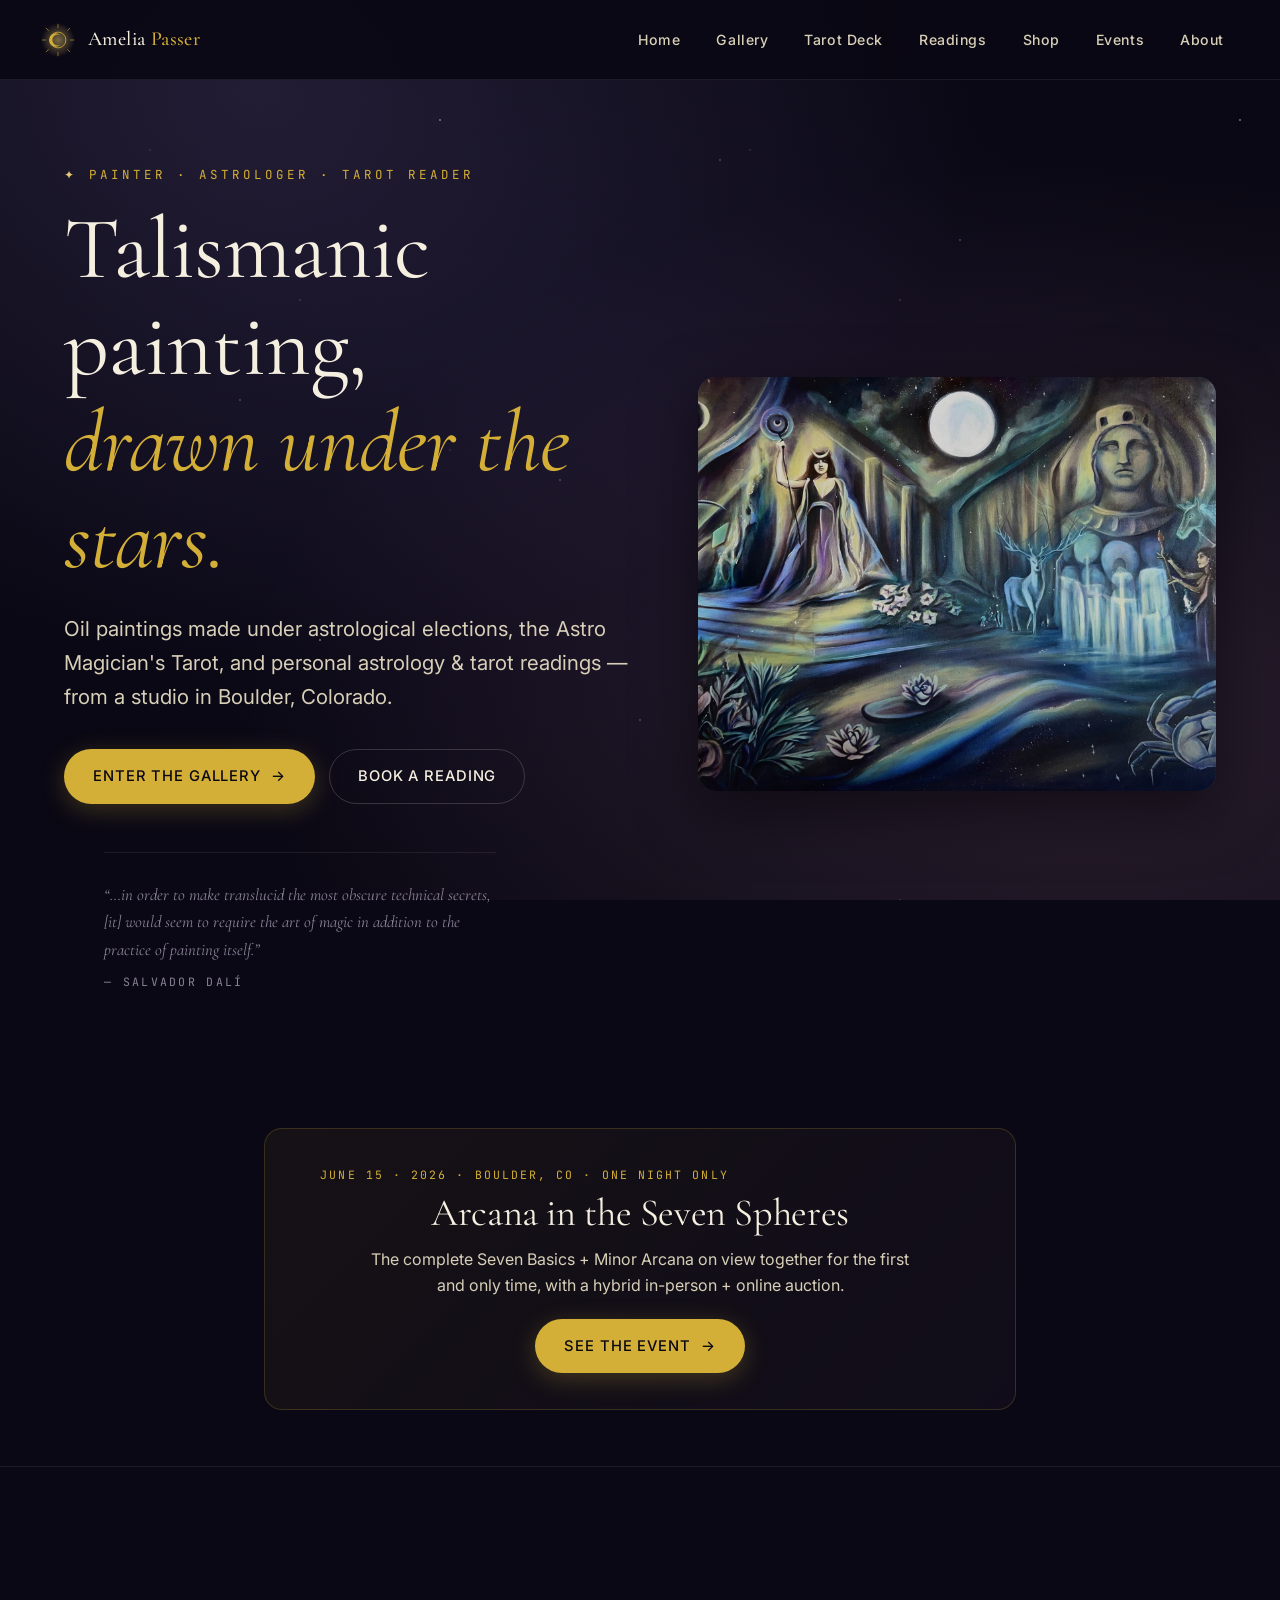
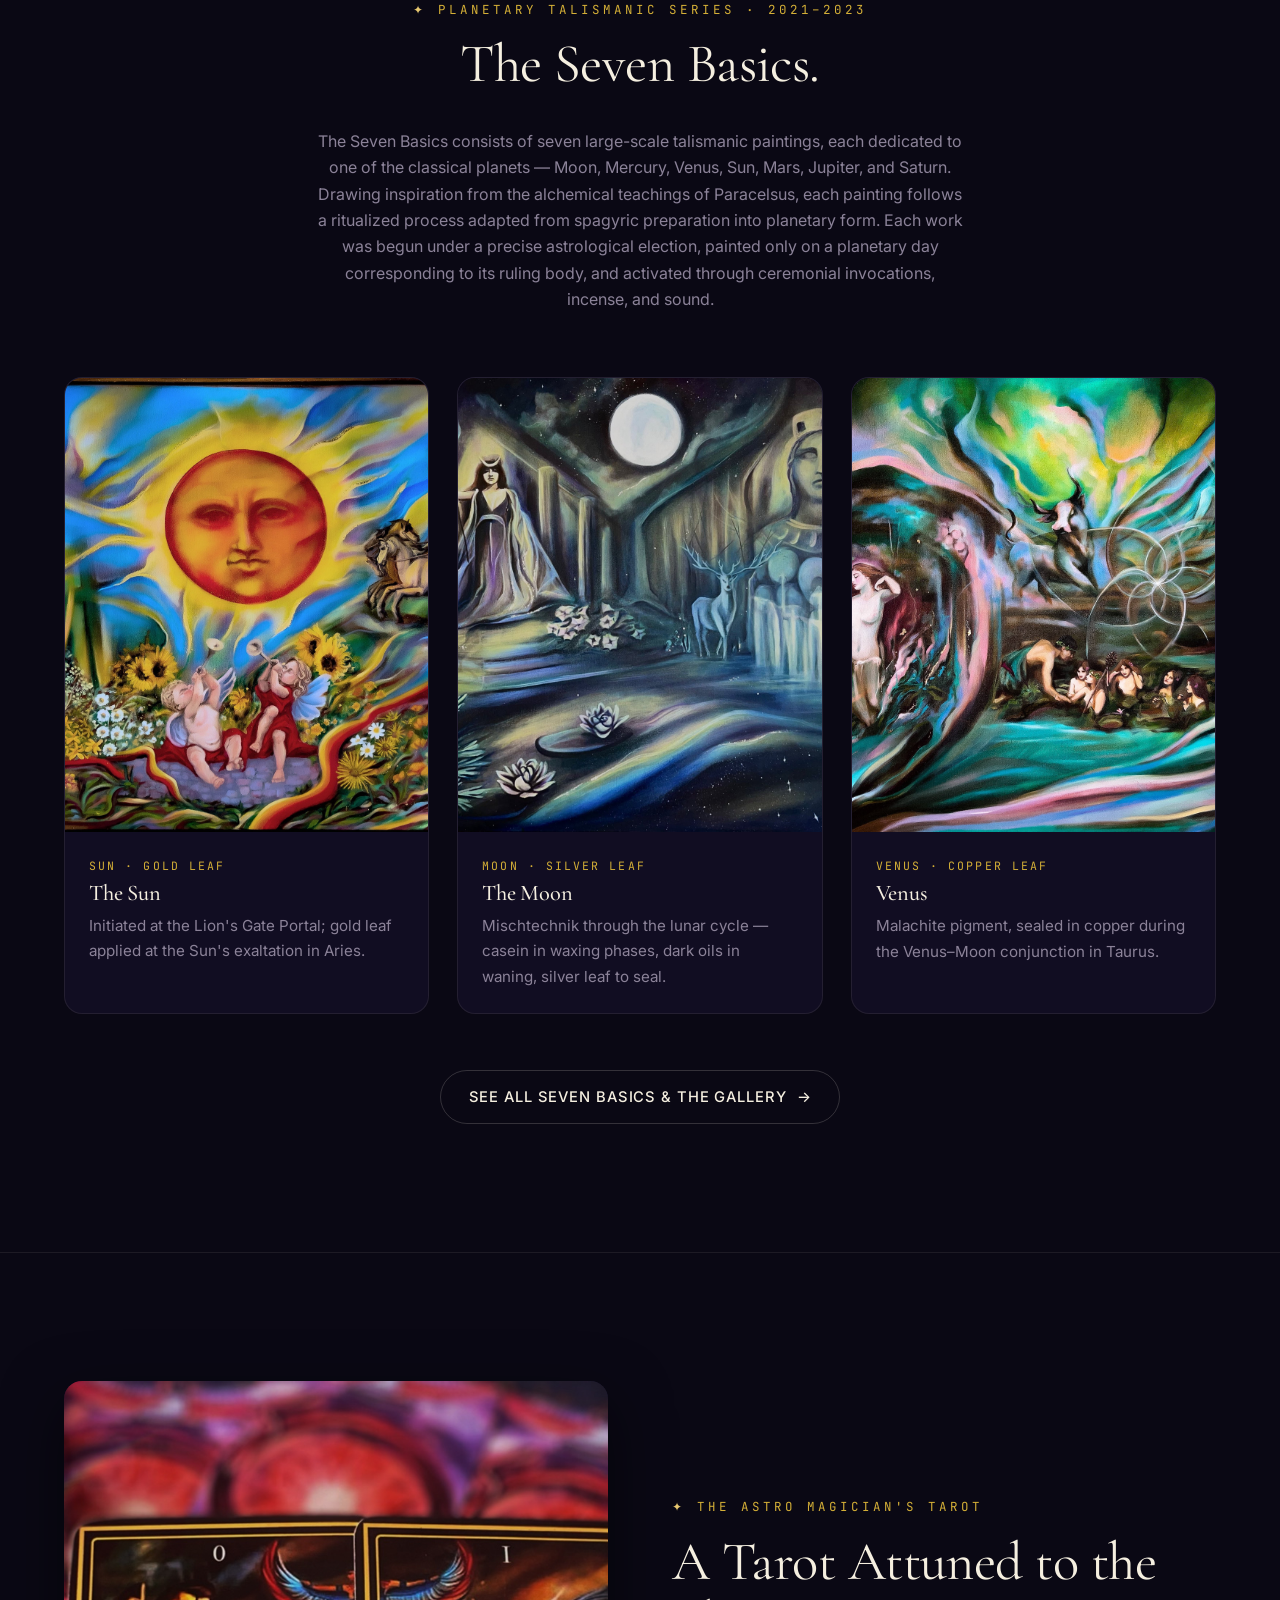
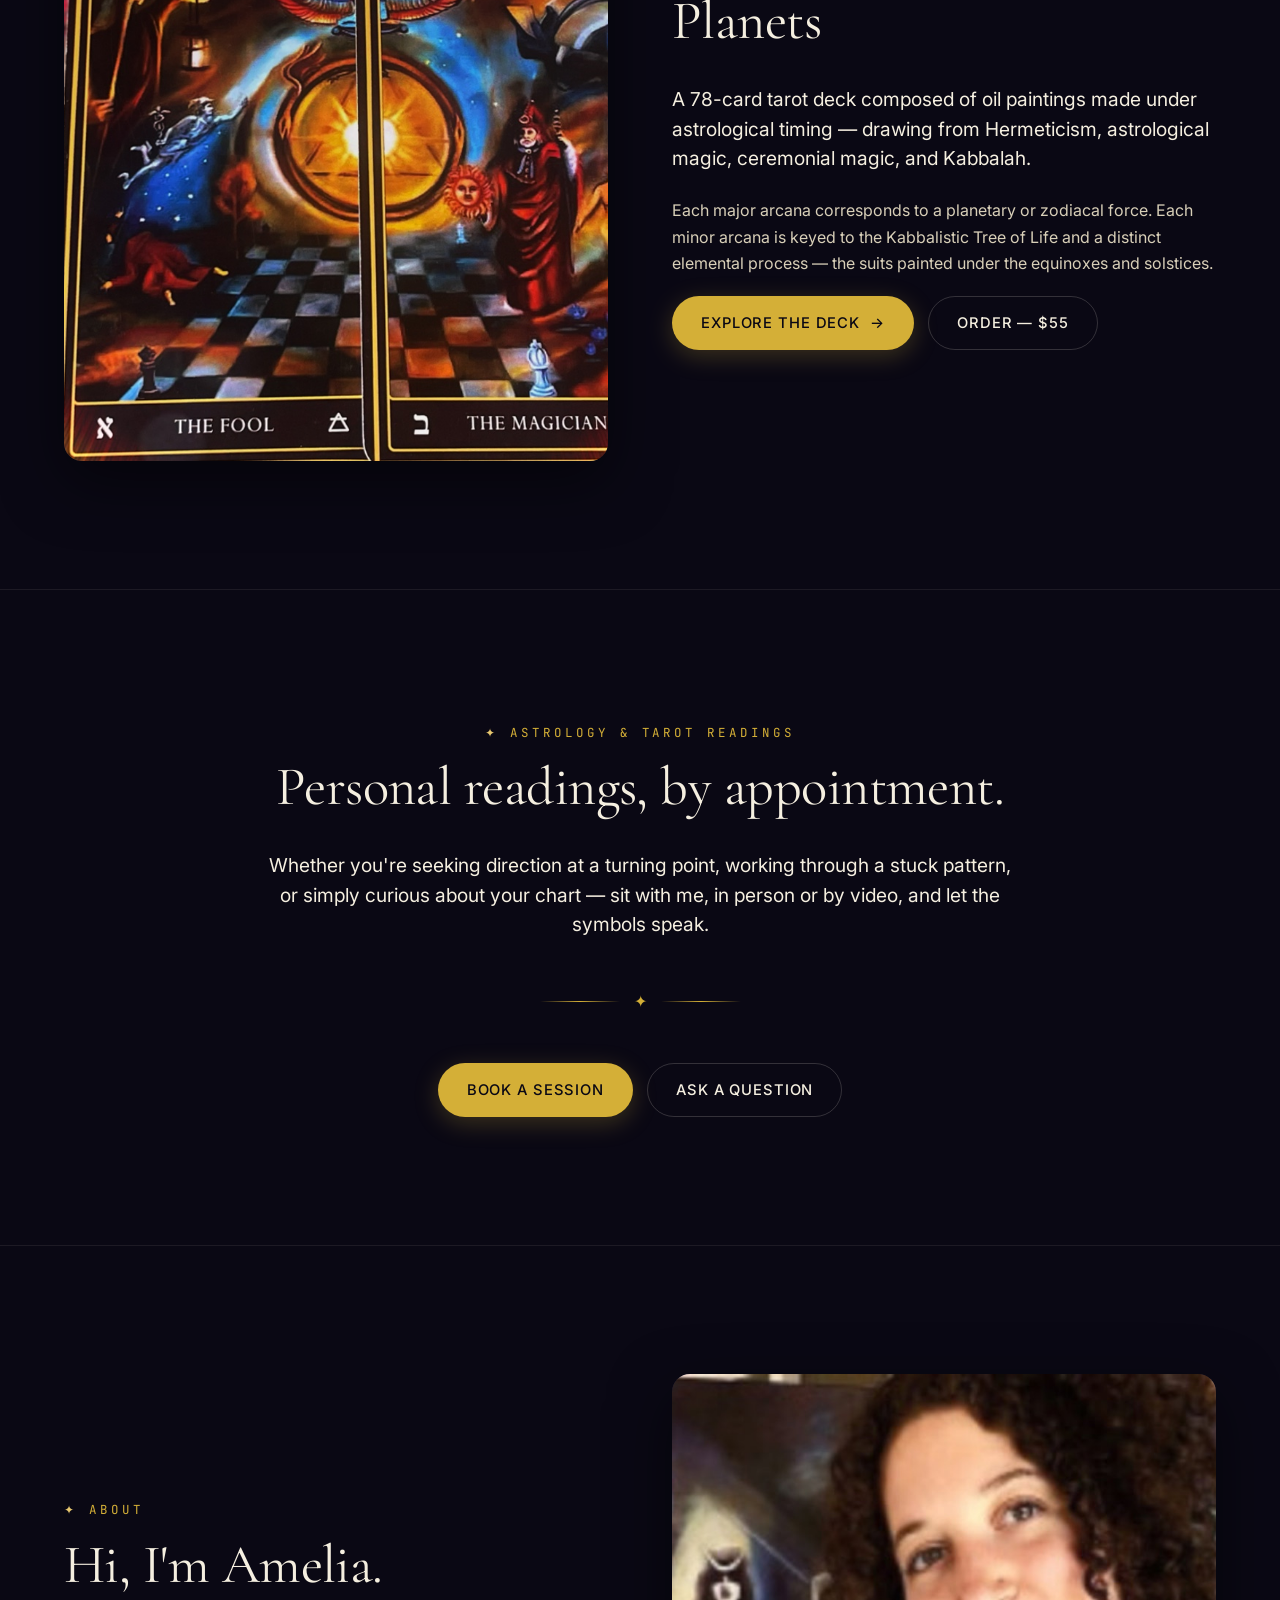
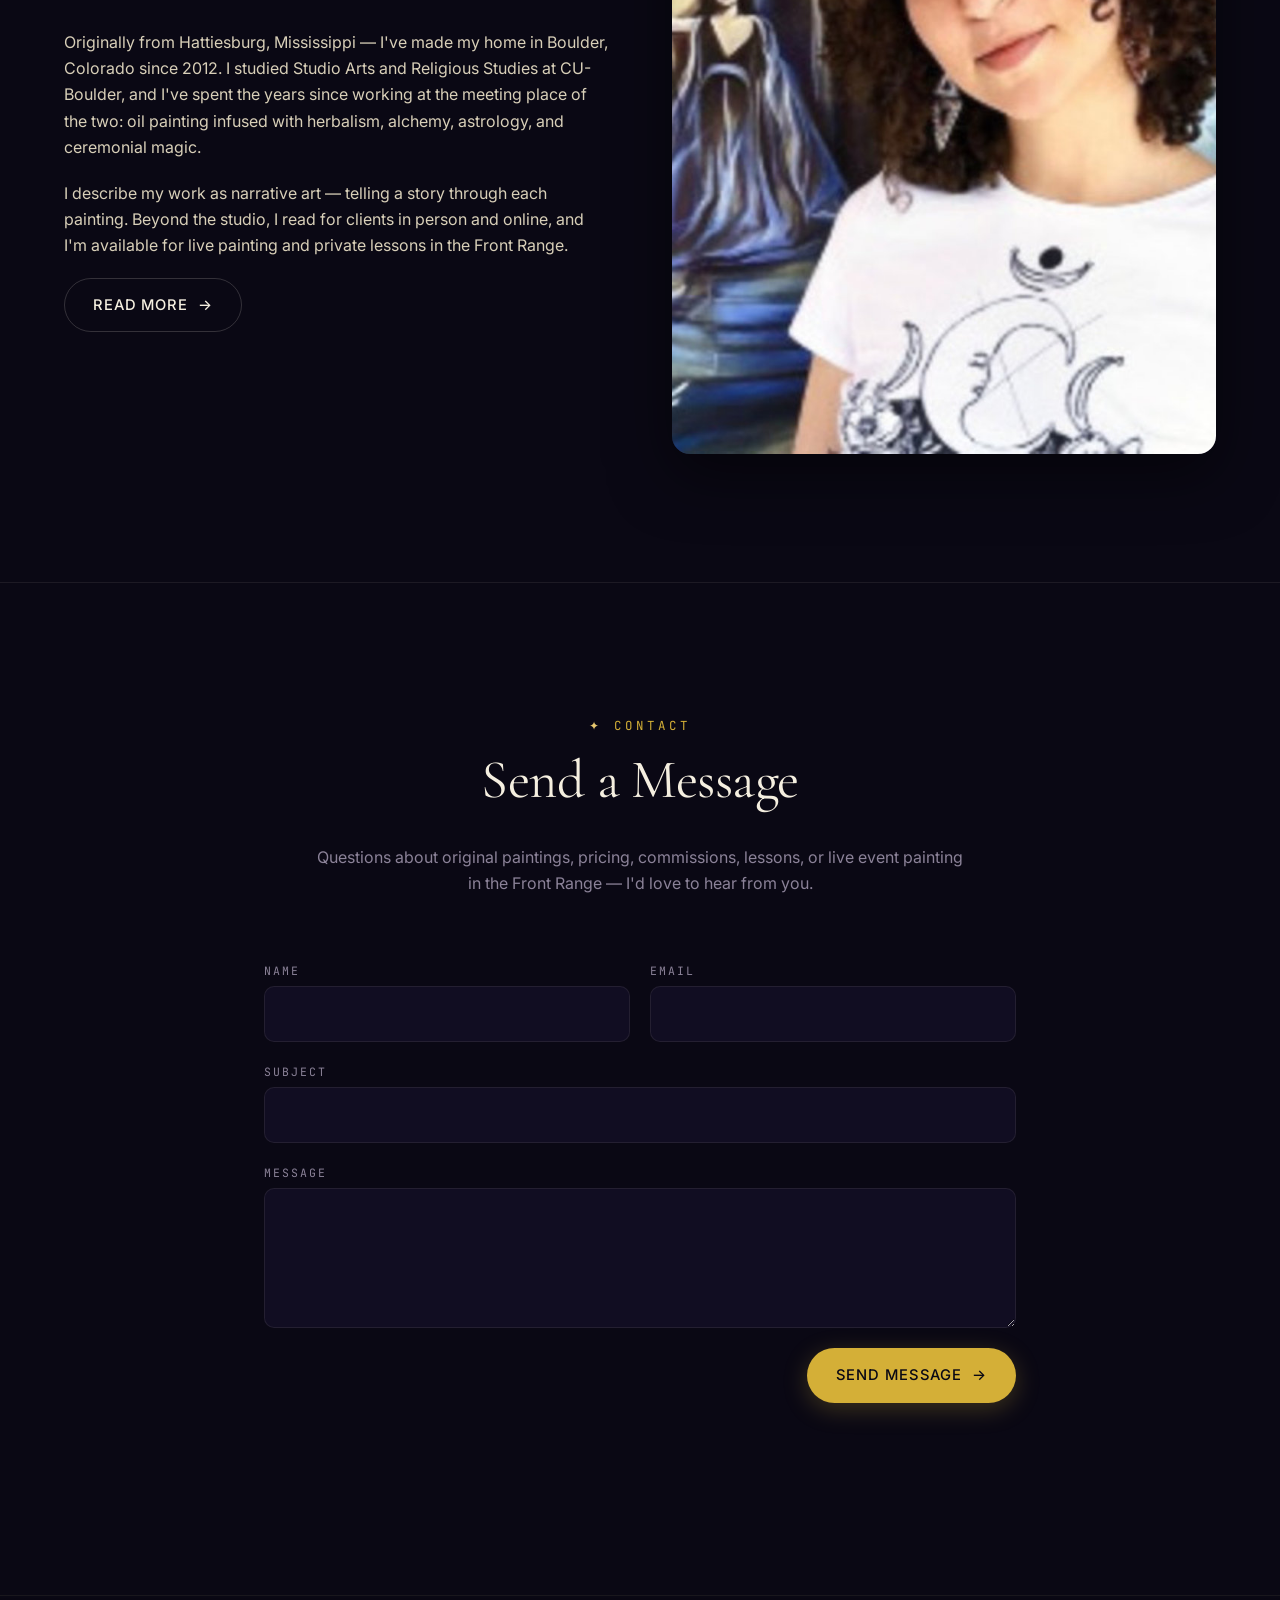
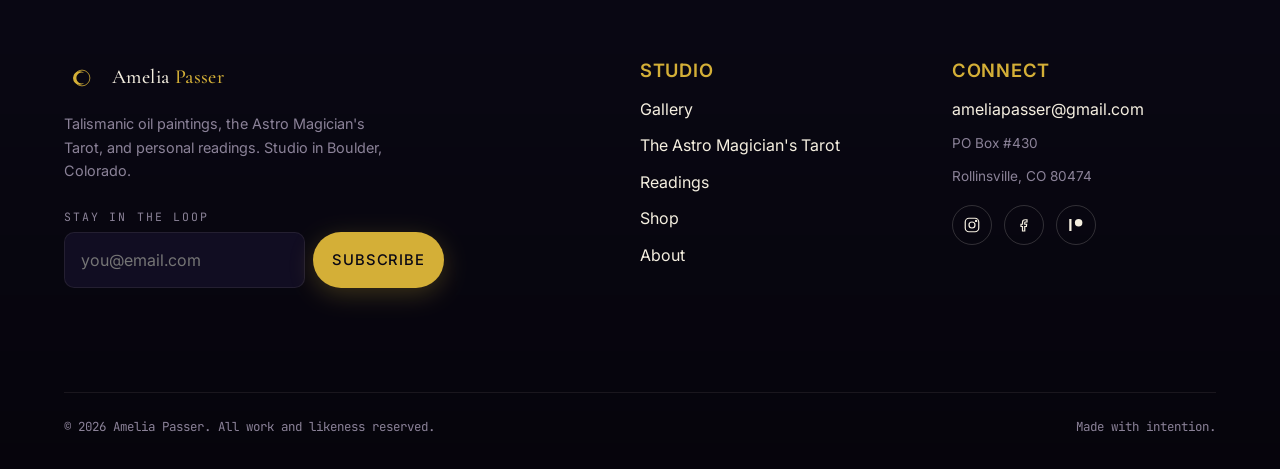
==== commit 078c4687: "Wire real platforms: Shopify, Cal.com, MailerLite Shop: - Replace Wix product URLs with Shopify URLs" ====
--- a/index.html
+++ b/index.html
@@ -106,9 +106,18 @@
 <section class="section">
   <div class="container">
     <div class="section-head reveal">
-      <span class="eyebrow">The Seven Basics · Planetary Talisman Series · 2021–2023</span>
-      <h2>Paintings under planetary timing.</h2>
-      <p class="muted">Seven oils on canvas, one for each of the classical bodies — each commenced under its planet's astrological election and only worked on its planetary day, with sympathetic pigment and metal leaf.</p>
+      <span class="eyebrow">Planetary Talismanic Series · 2021–2023</span>
+      <h2>The Seven Basics.</h2>
+      <p class="muted">
+        The Seven Basics consists of seven large-scale talismanic paintings,
+        each dedicated to one of the classical planets — Moon, Mercury,
+        Venus, Sun, Mars, Jupiter, and Saturn. Drawing inspiration from
+        the alchemical teachings of Paracelsus, each painting follows a
+        ritualized process adapted from spagyric preparation into planetary
+        form. Each work was begun under a precise astrological election,
+        painted only on a planetary day corresponding to its ruling body,
+        and activated through ceremonial invocations, incense, and sound.
+      </p>
     </div>
 
     <div class="grid grid--3">
@@ -176,7 +185,7 @@
         </p>
         <div class="hero__cta">
           <a href="pages/tarot.html" class="btn btn--primary">Explore the Deck <span class="arrow">→</span></a>
-          <a href="pages/shop.html" class="btn btn--ghost">Order — $55</a>
+          <a href="https://amelia-passer-art.myshopify.com/products/limited-edition-astro-magicians-tarot-deck" target="_blank" rel="noopener" class="btn btn--ghost">Order — $55</a>
         </div>
       </div>
     </div>
@@ -286,11 +295,28 @@
           readings. Studio in Boulder, Colorado.
         </p>
 
-        <form class="form" data-form="subscribe" style="margin-top:24px; max-width:380px;">
+        <!--
+          MailerLite subscribe form
+          =========================
+          Amelia uses MailerLite for newsletter. To wire this up live:
+          1. In MailerLite dashboard → Forms → Embedded forms → create
+             a "Stay in the loop" form (or similar)
+          2. Click "Embed code" → copy the form action URL (looks like:
+             https://assets.mailerlite.com/jsonp/{ACCOUNT_ID}/forms/{FORM_ID}/subscribe)
+          3. Paste that URL into the action attribute below, replacing
+             MAILERLITE-ACCOUNT-ID and MAILERLITE-FORM-ID
+          4. Optional: paste the full embed snippet from MailerLite for a
+             richer styled form (replaces this simple form entirely)
+        -->
+        <form class="form"
+              data-form="subscribe"
+              action="https://assets.mailerlite.com/jsonp/MAILERLITE-ACCOUNT-ID/forms/MAILERLITE-FORM-ID/subscribe"
+              method="post"
+              style="margin-top:24px; max-width:380px;">
           <div class="field">
             <label for="sub-email">Stay in the loop</label>
             <div style="display:flex; gap:8px;">
-              <input type="email" id="sub-email" name="email" placeholder="you@email.com" required />
+              <input type="email" id="sub-email" name="fields[email]" placeholder="you@email.com" required />
               <button type="submit" class="btn btn--primary" style="padding:10px 18px;">Subscribe</button>
             </div>
           </div>
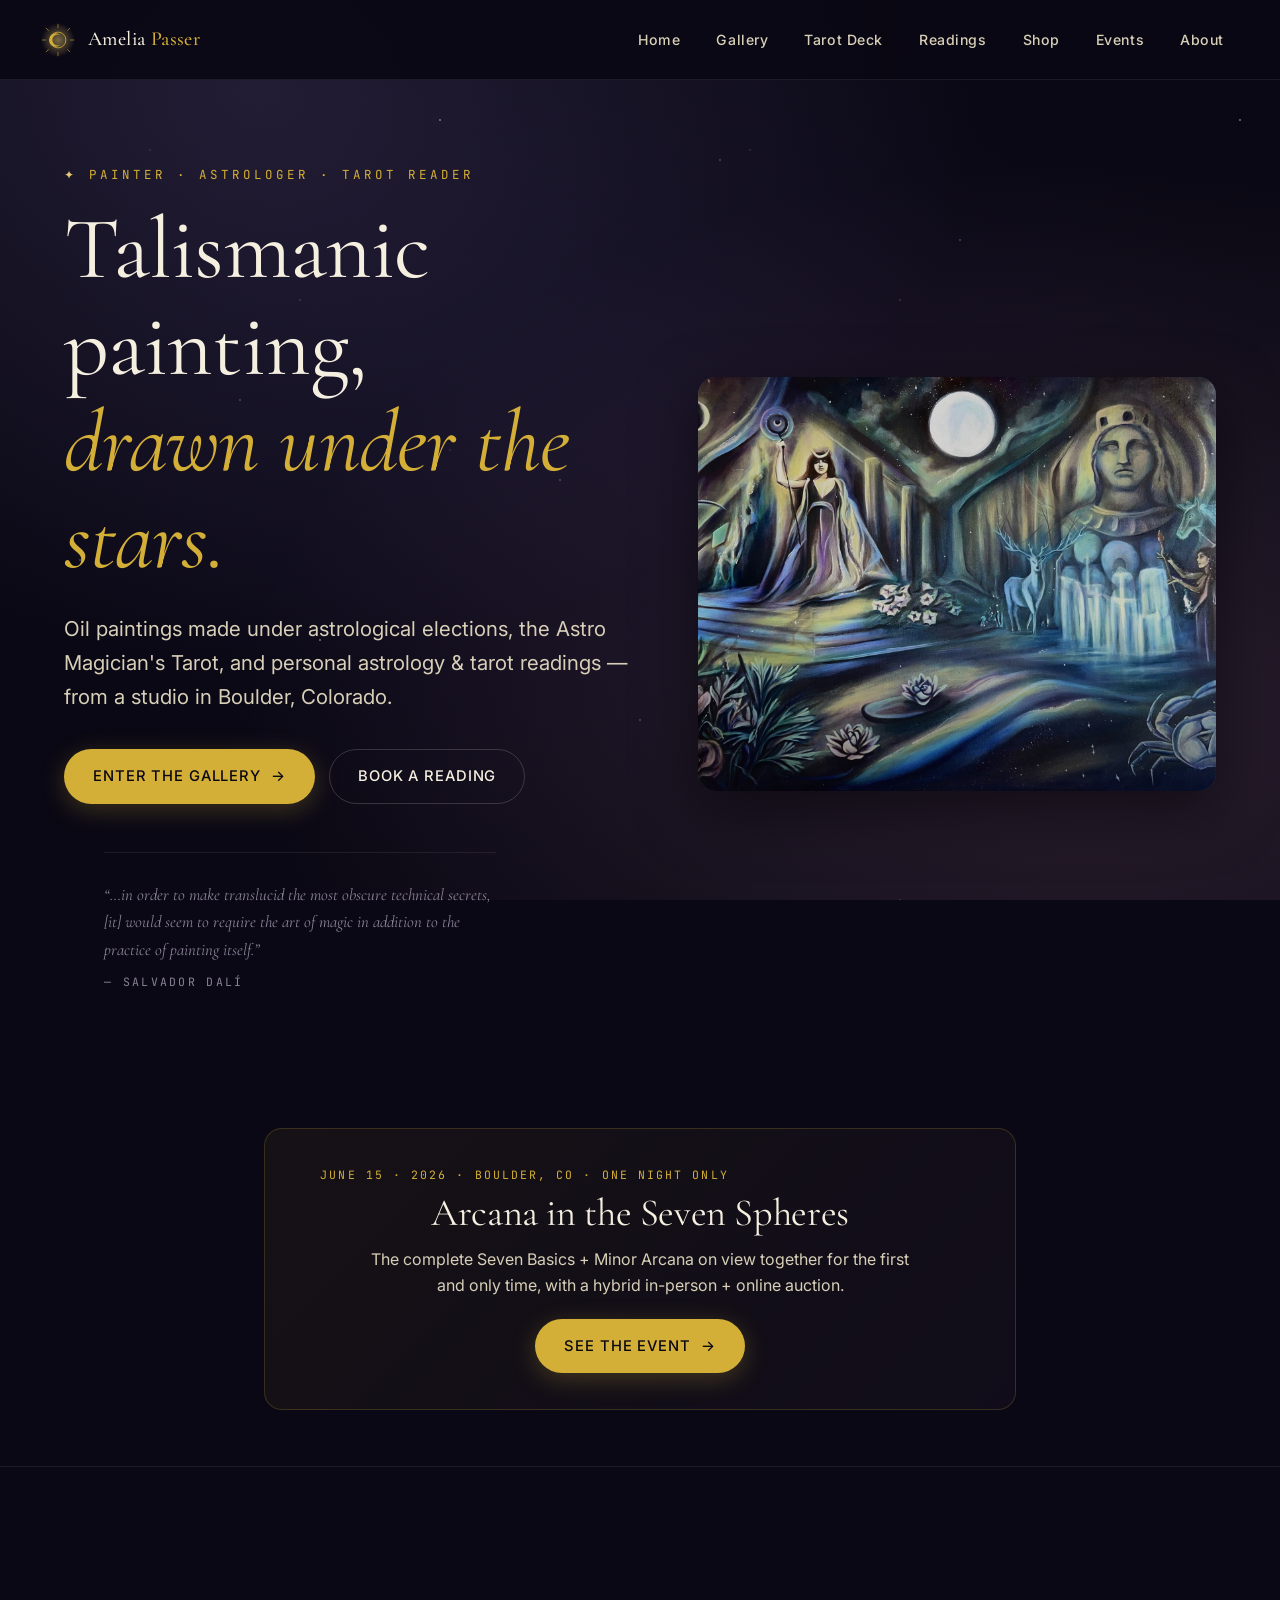
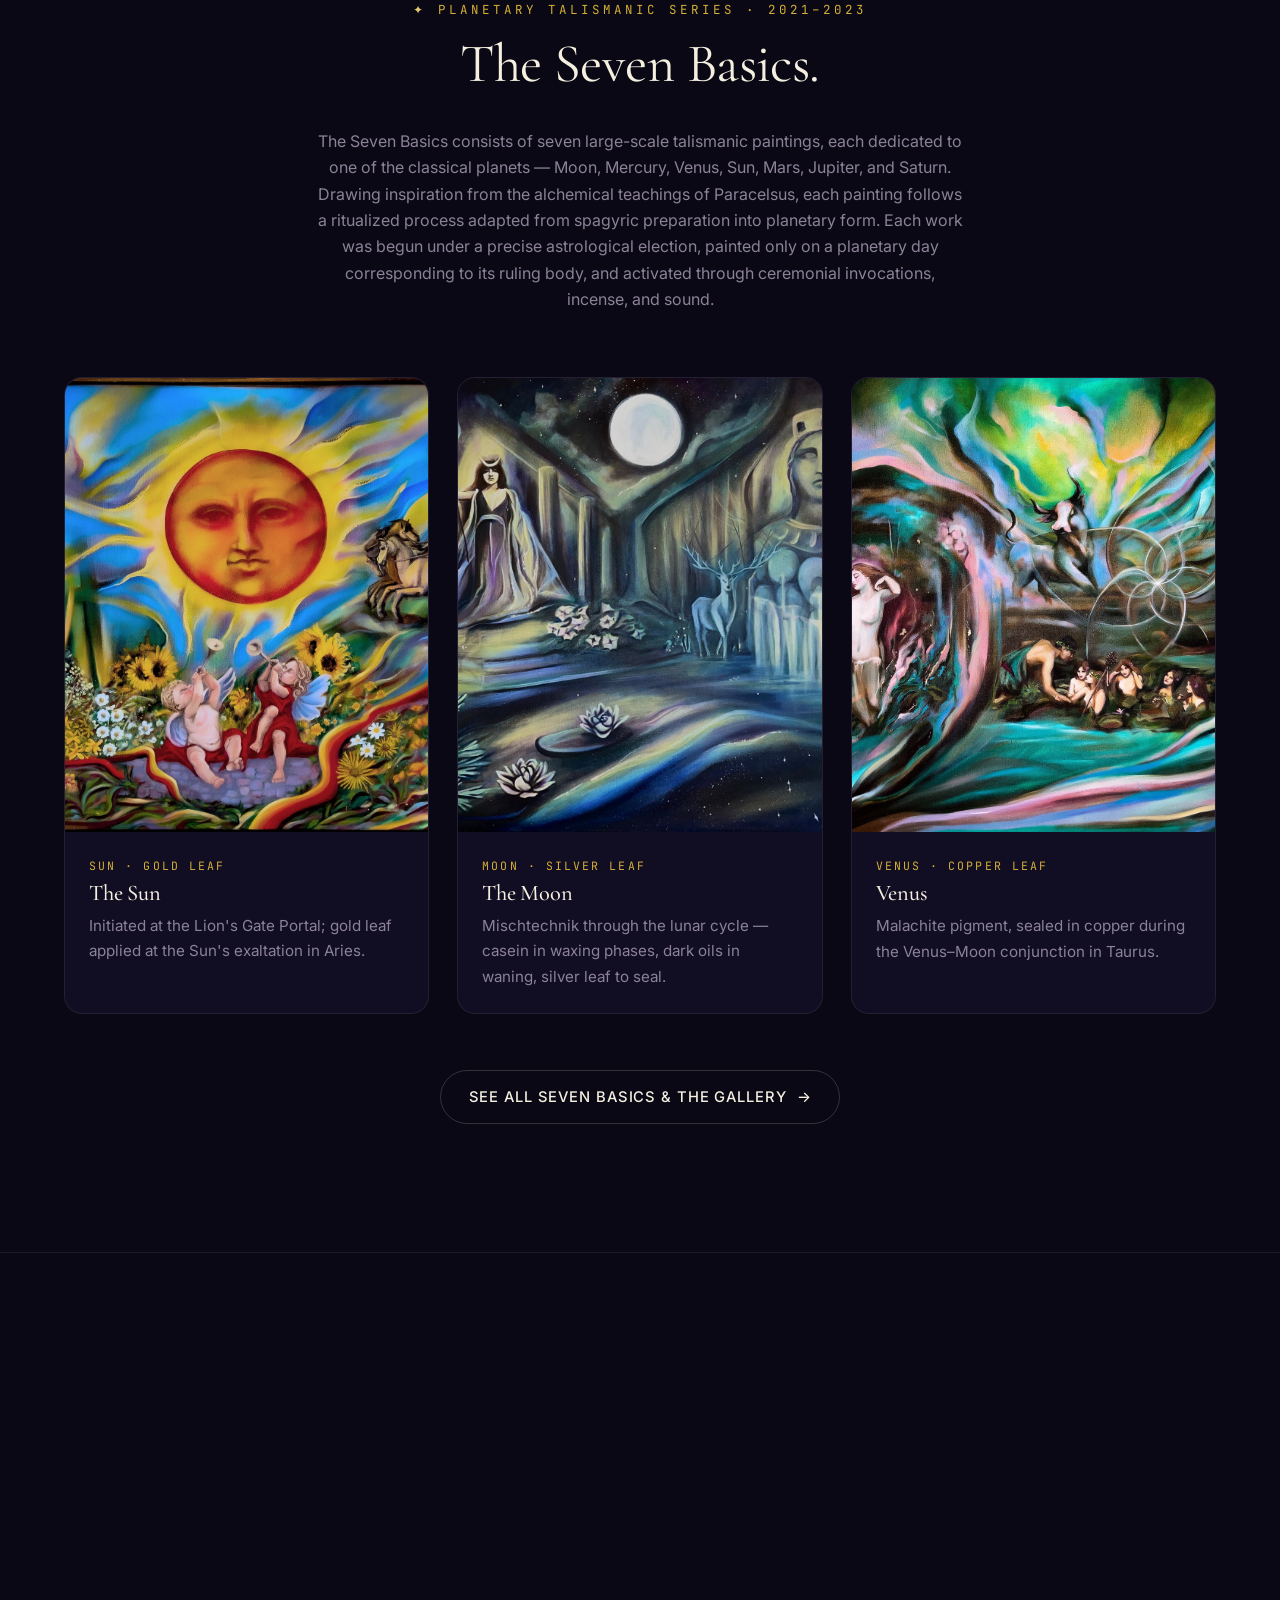
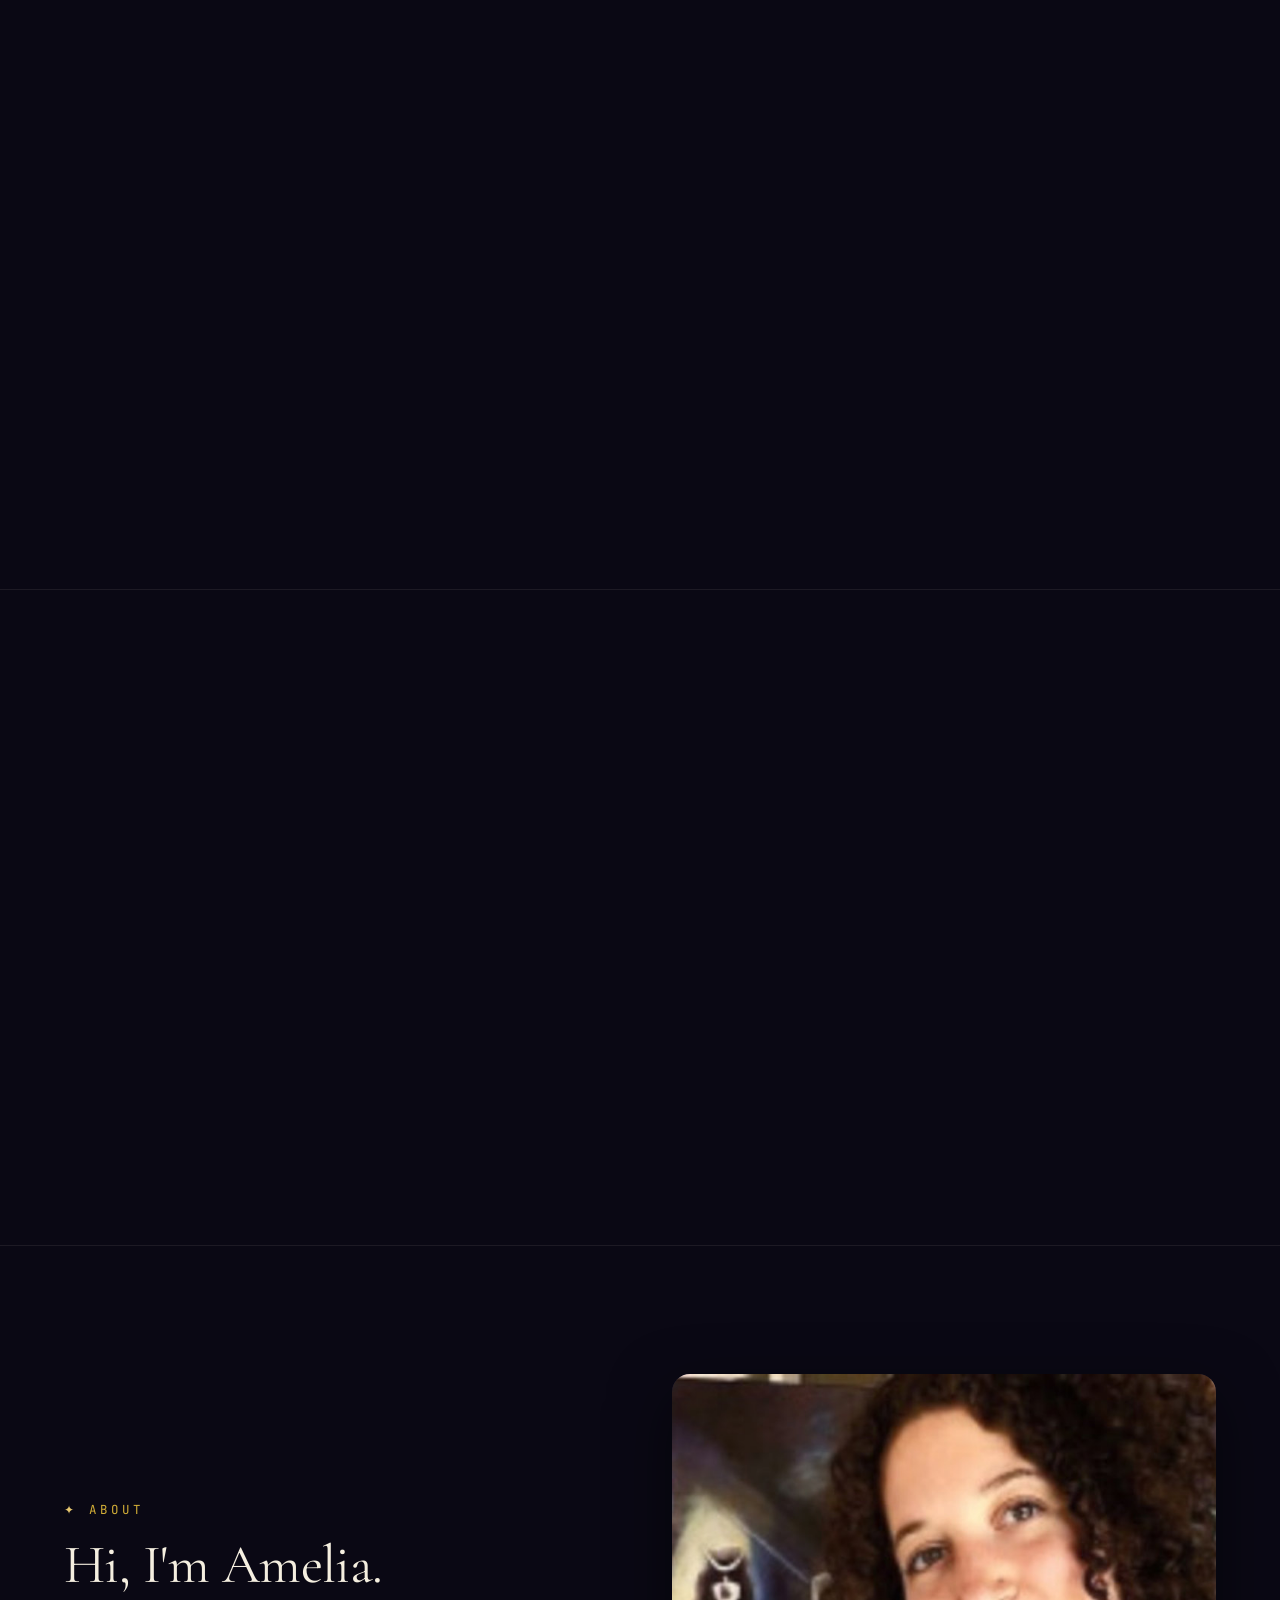
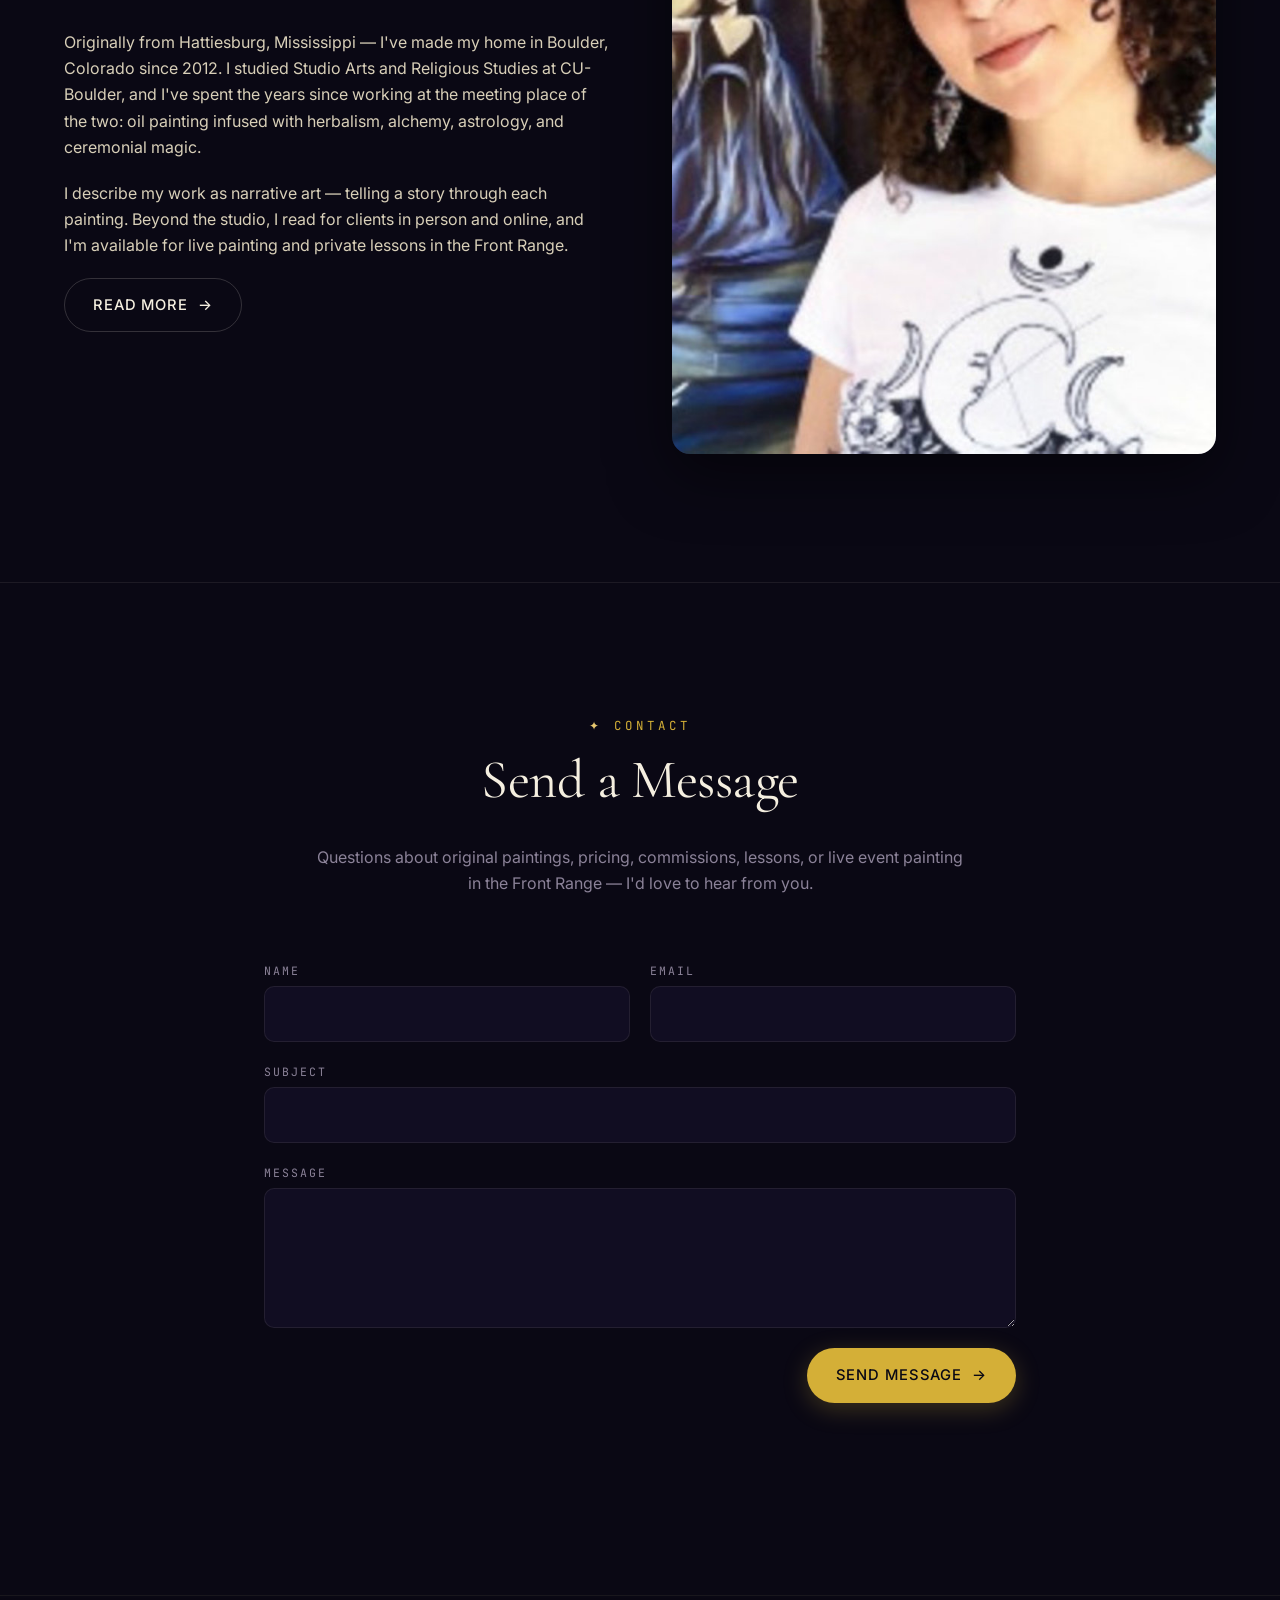
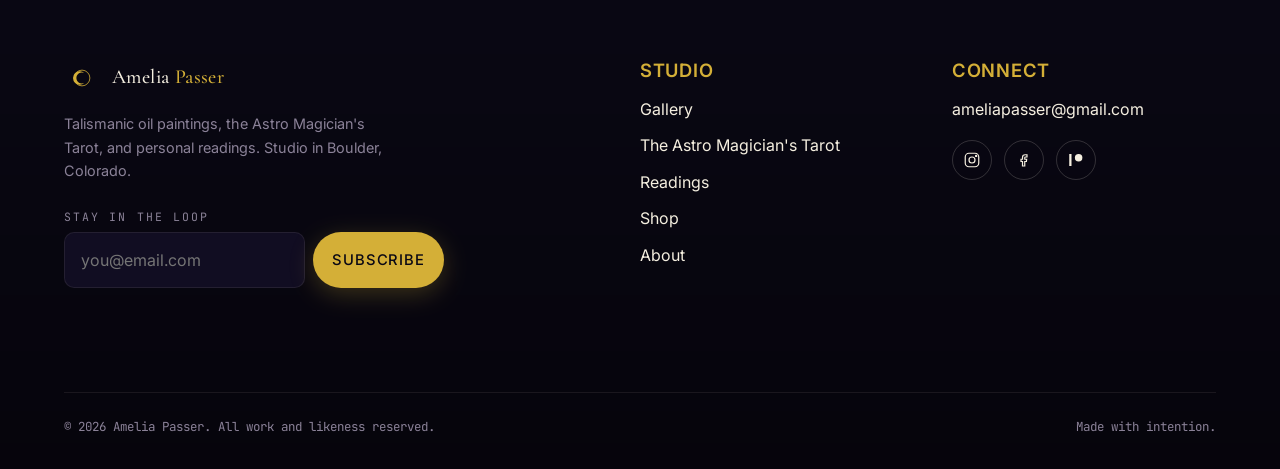
==== commit 69084a8c: "Minor Arcana paintings, tarot video, event ticket fixes, address removal Minor Arcana / Elemental Cy" ====
--- a/index.html
+++ b/index.html
@@ -339,8 +339,6 @@
         <h4>Connect</h4>
         <ul>
           <li><a href="mailto:ameliapasser@gmail.com">ameliapasser@gmail.com</a></li>
-          <li class="muted" style="font-size:0.85rem;">PO Box #430</li>
-          <li class="muted" style="font-size:0.85rem;">Rollinsville, CO 80474</li>
         </ul>
         <div class="socials" style="margin-top:18px;">
           <a href="https://www.instagram.com/ameliapasser" target="_blank" rel="noopener" aria-label="Instagram">
--- a/assets/styles.css
+++ b/assets/styles.css
@@ -773,6 +773,22 @@
 }
 .arcana-grid img { width: 100%; height: auto; display: block; }
 
+/* ---------- Embedded video ---------- */
+.video-frame {
+  border-radius: var(--r-lg);
+  overflow: hidden;
+  box-shadow: var(--shadow-soft);
+  background: #000;
+  max-width: 920px;
+  margin: 0 auto;
+  position: relative;
+}
+.video-frame video {
+  width: 100%;
+  height: auto;
+  display: block;
+}
+
 /* ---------- Events page ---------- */
 .event-hero {
   position: relative;
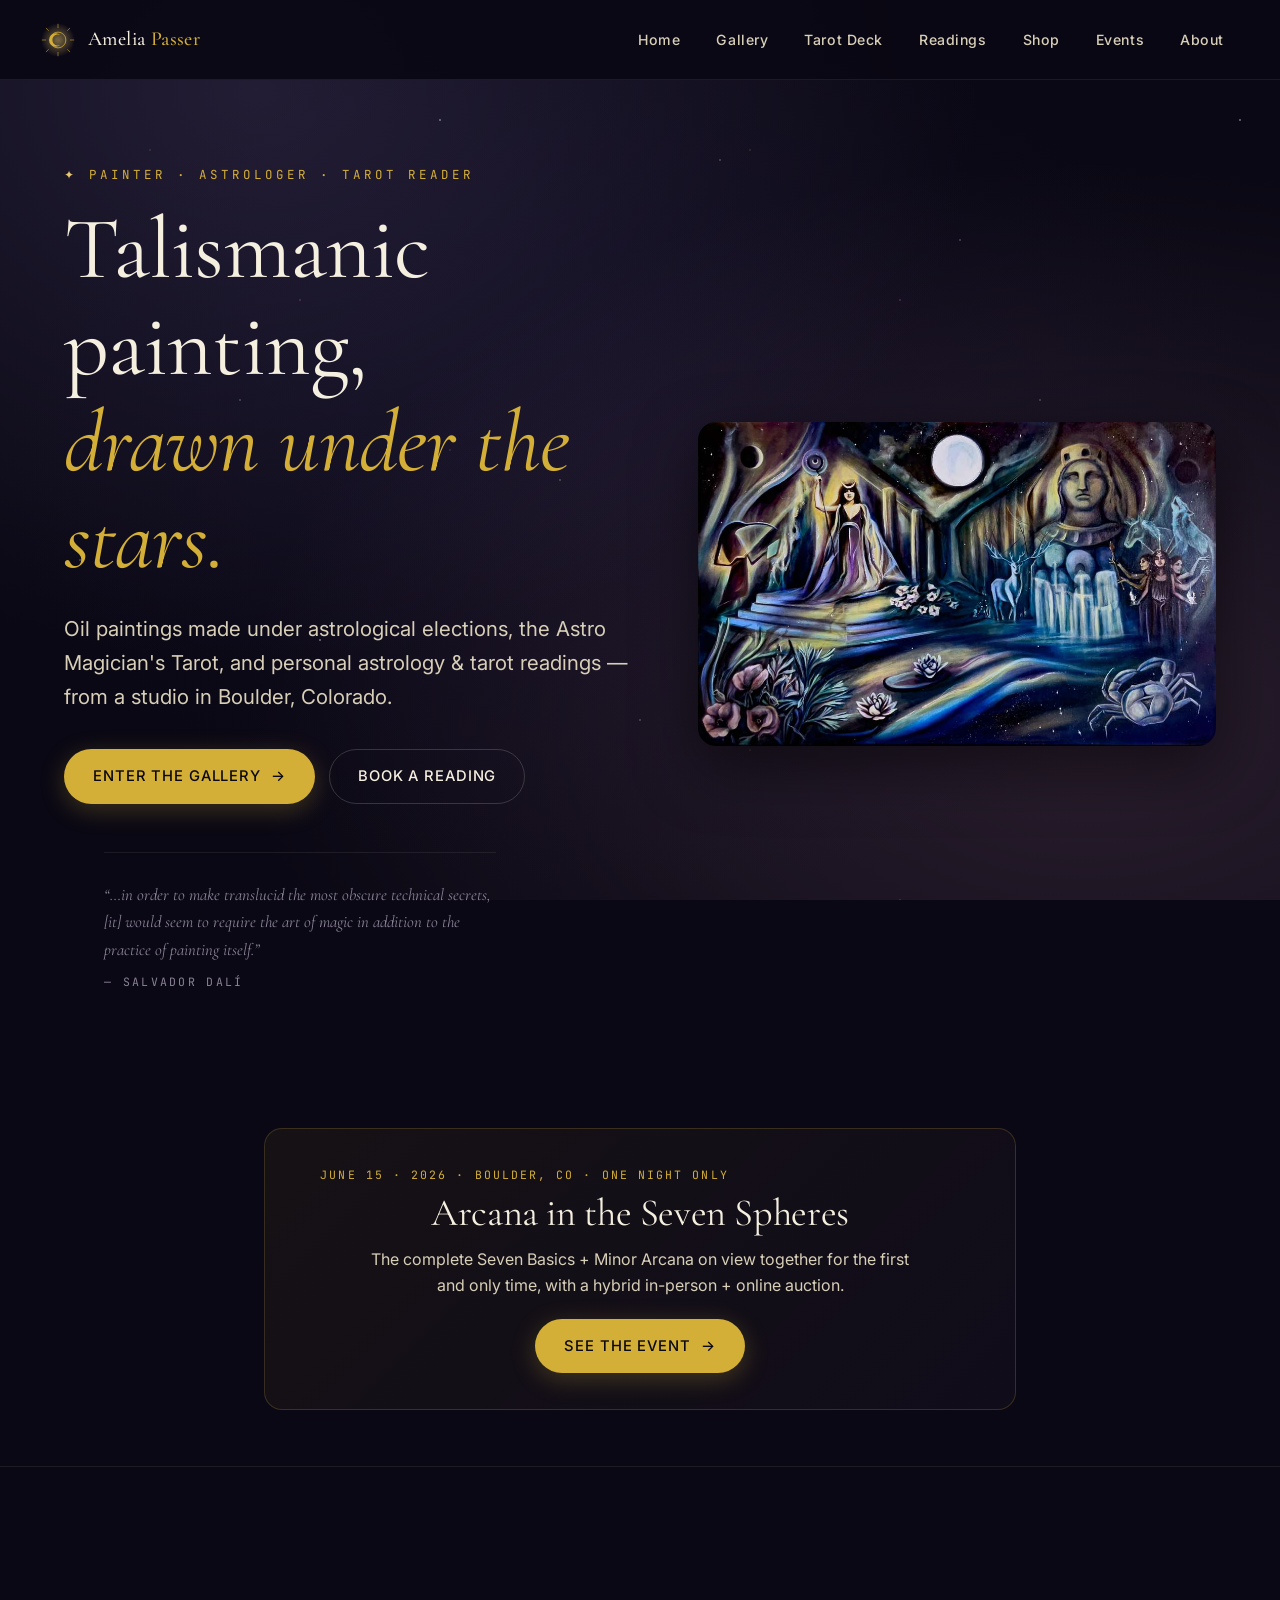
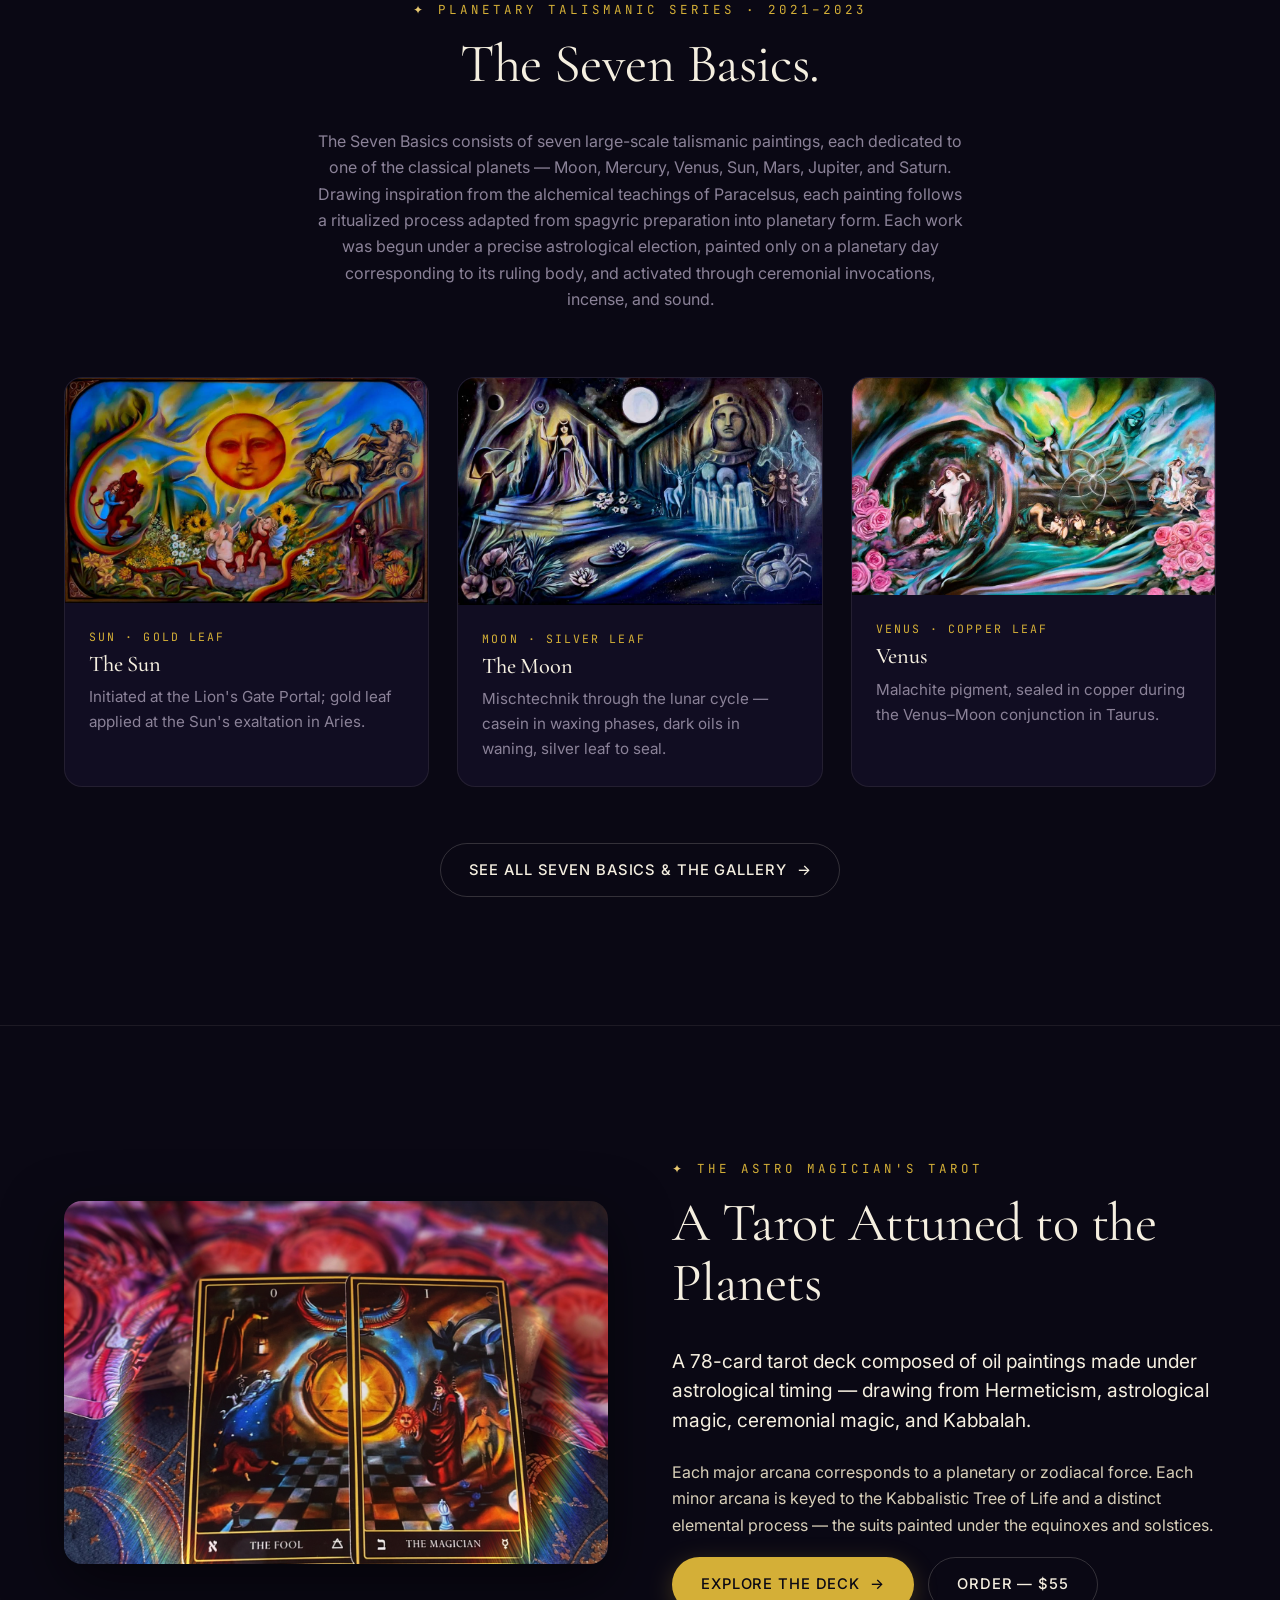
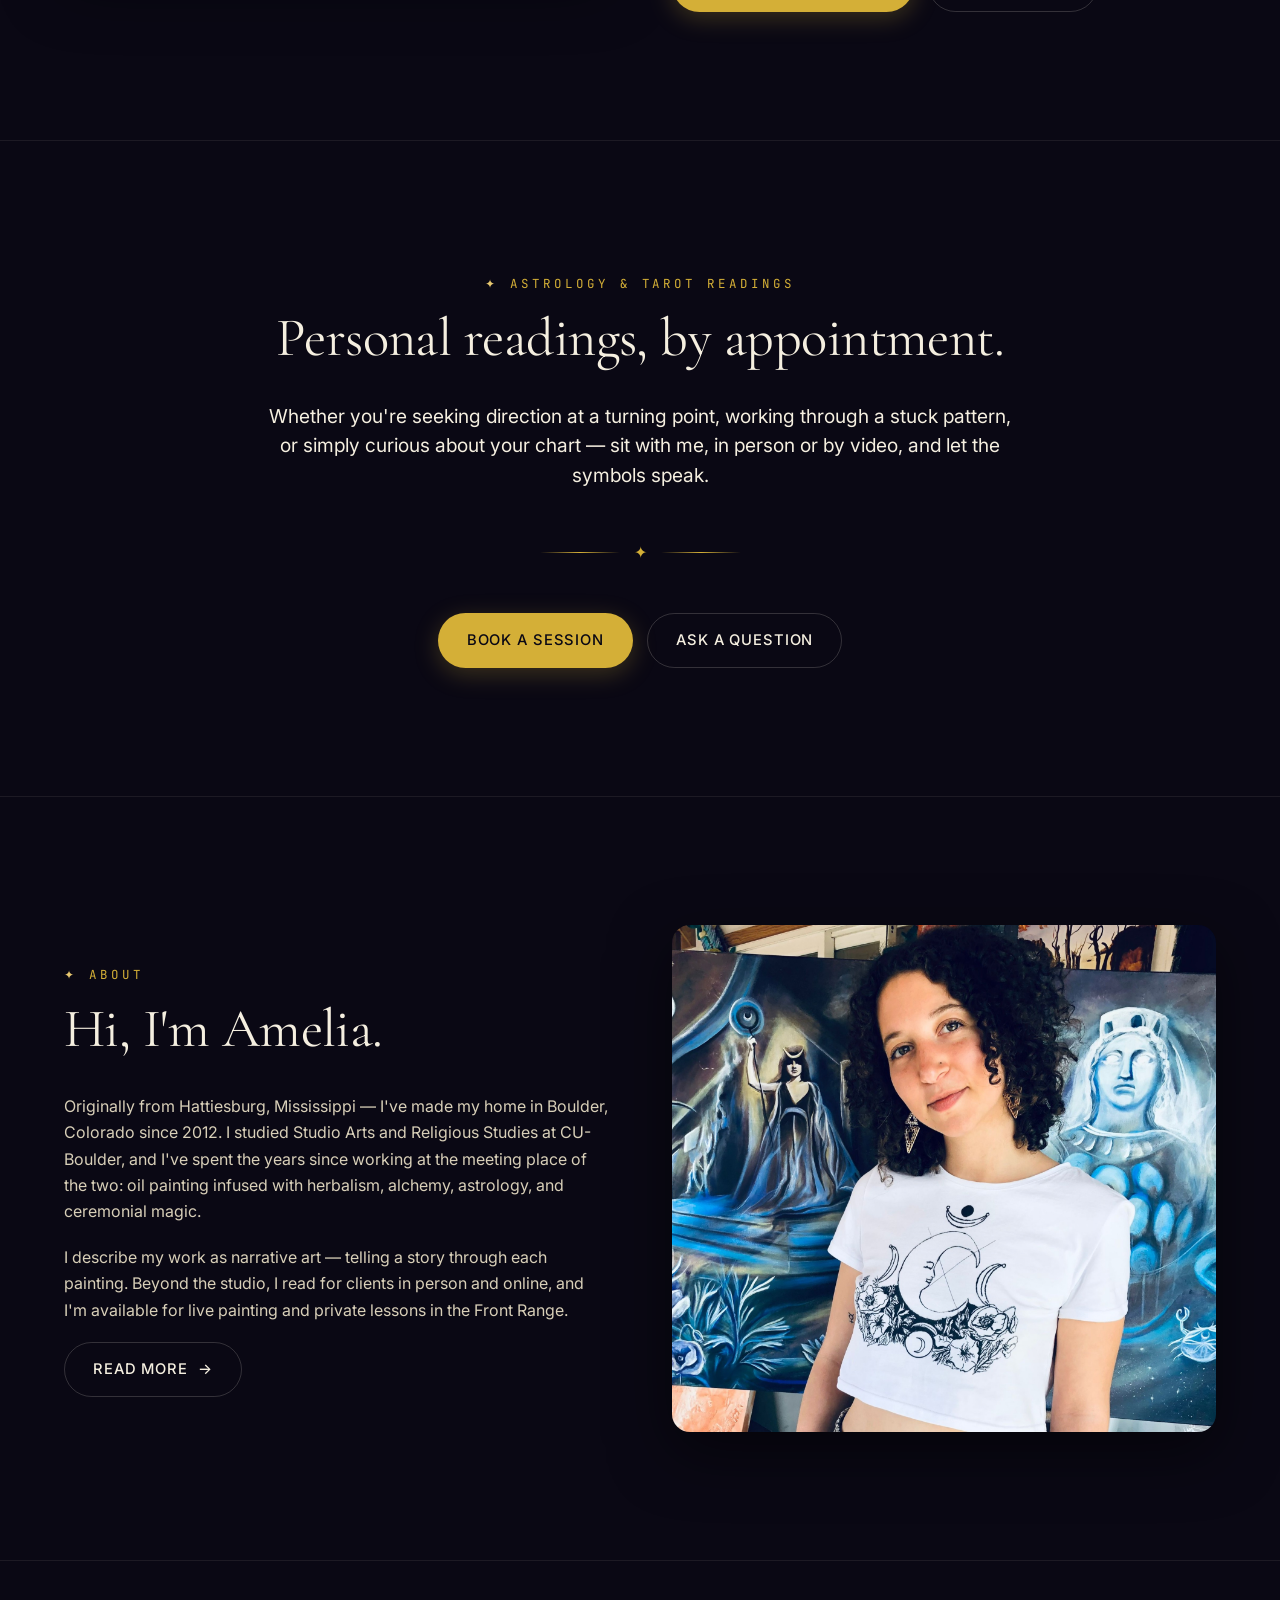
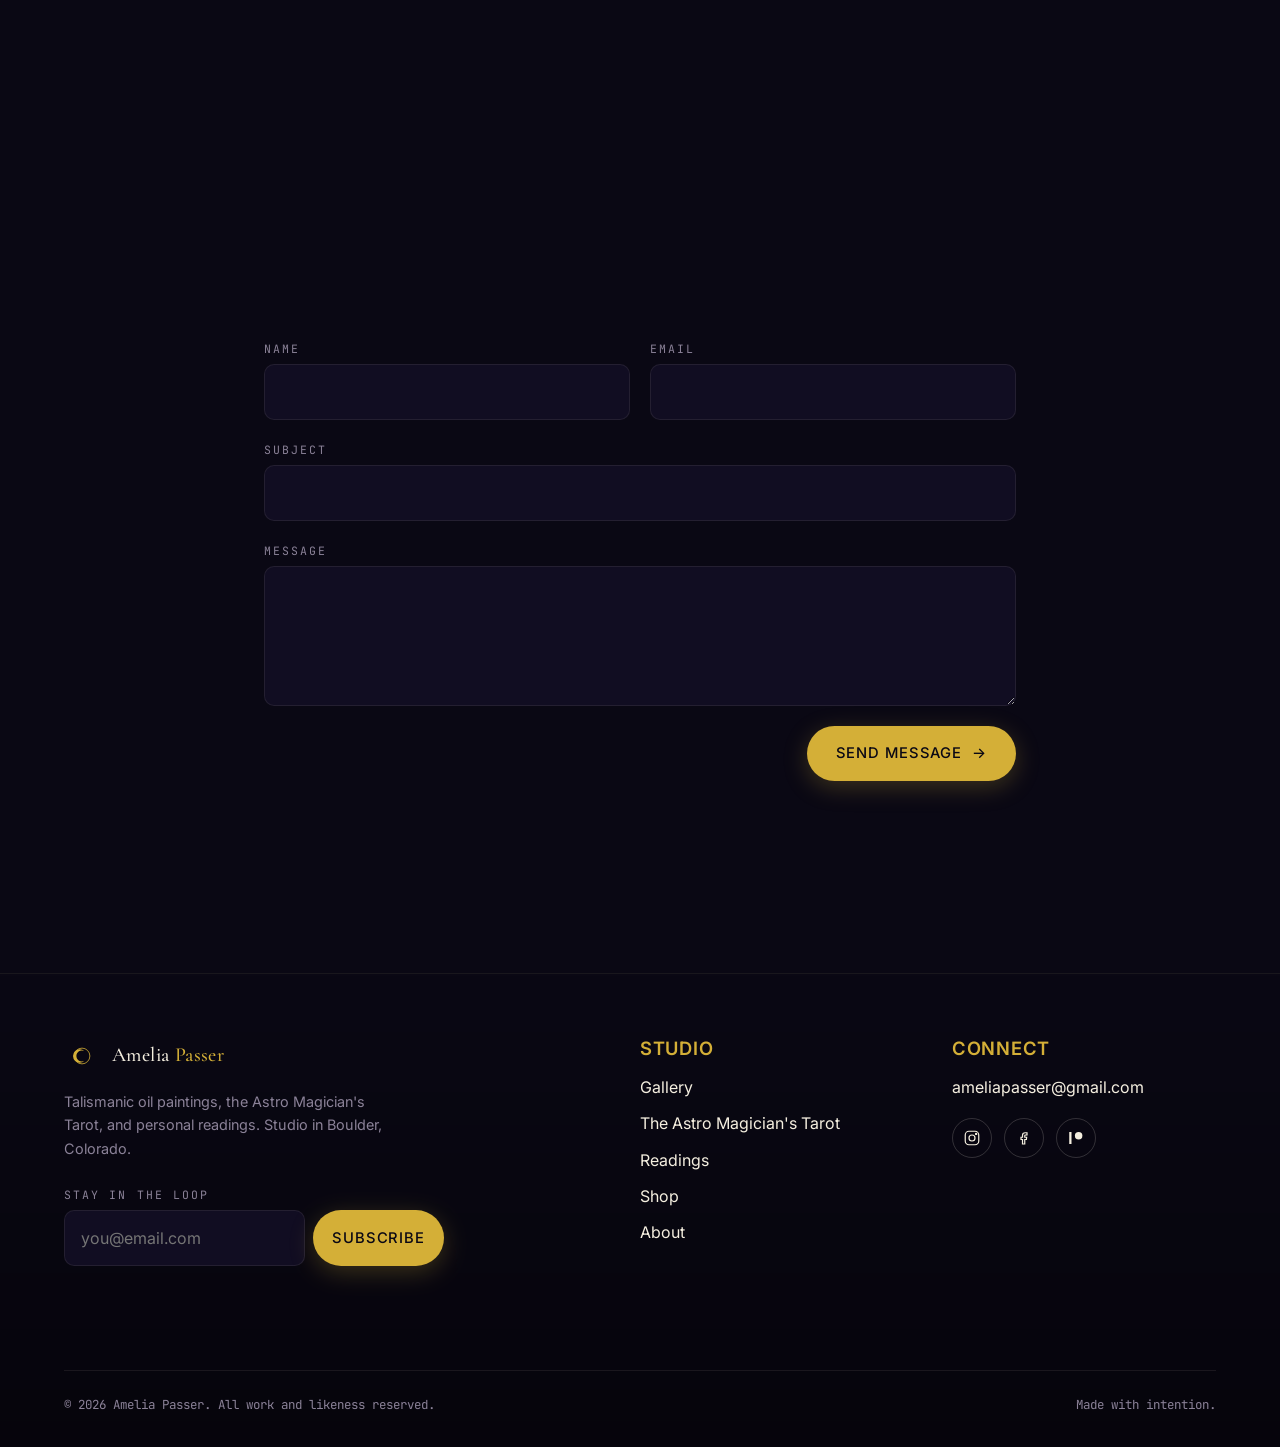
==== commit 0ee5427a: "Fix weird crops across site - Replace about/01.jpg with full uncropped color photo (was zoomed-in cr" ====
--- a/index.html
+++ b/index.html
@@ -81,7 +81,7 @@
       </blockquote>
     </div>
 
-    <div class="hero__visual hero__visual--photo">
+    <div class="hero__visual hero__visual--natural">
       <img src="assets/images/seven-basics/01-moon.jpg" alt="The Moon — talismanic oil painting by Amelia Passer (48×30in, oils, casein, silver leaf)" loading="eager" />
     </div>
   </div>
@@ -123,7 +123,7 @@
     <div class="grid grid--3">
 
       <a href="pages/gallery.html#sun" class="card reveal">
-        <div class="card__media">
+        <div class="card__media card__media--natural">
           <img src="assets/images/seven-basics/04-sun.jpg" alt="Sun — Talismanic Painting Series" loading="lazy" />
         </div>
         <div class="card__body">
@@ -134,7 +134,7 @@
       </a>
 
       <a href="pages/gallery.html#moon" class="card reveal">
-        <div class="card__media">
+        <div class="card__media card__media--natural">
           <img src="assets/images/seven-basics/01-moon.jpg" alt="The Moon — Talismanic Painting Series" loading="lazy" />
         </div>
         <div class="card__body">
@@ -145,7 +145,7 @@
       </a>
 
       <a href="pages/gallery.html#venus" class="card reveal">
-        <div class="card__media">
+        <div class="card__media card__media--natural">
           <img src="assets/images/seven-basics/03-venus.jpg" alt="Venus — Talismanic Painting Series" loading="lazy" />
         </div>
         <div class="card__body">
@@ -166,7 +166,7 @@
 <section class="section">
   <div class="container">
     <div class="feature">
-      <div class="feature__media reveal">
+      <div class="feature__media feature__media--natural reveal">
         <img src="assets/images/shop/tarot-deck.jpg" alt="The Astro Magician's Tarot — limited edition deck by Amelia Passer, showing The Fool and The Magician" loading="lazy" />
       </div>
       <div class="reveal">
--- a/assets/styles.css
+++ b/assets/styles.css
@@ -396,24 +396,31 @@
   background: linear-gradient(180deg, transparent 60%, rgba(10, 8, 20, 0.4));
 }
 
-/* Natural-aspect variant — for portraits where we don't want to force-crop. */
-.hero__visual--natural,
-.feature__media--natural {
+/* Natural-aspect variant — for portraits where we don't want to force-crop.
+   Uses double-class selectors to win specificity against the base
+   .feature__media rules defined later in the file. */
+.hero__visual.hero__visual--natural,
+.feature__media.feature__media--natural {
   aspect-ratio: auto;
+  height: auto;
   border-radius: var(--r-lg);
   overflow: hidden;
   box-shadow: var(--shadow-soft);
   display: block;
-}
-.hero__visual--natural img,
-.feature__media--natural img {
+  background: transparent;
+}
+.hero__visual.hero__visual--natural img,
+.feature__media.feature__media--natural img {
   width: 100%;
   height: auto;
   display: block;
   object-fit: contain;
 }
-.hero__visual--natural { max-width: 460px; margin-left: auto; }
-@media (max-width: 880px) { .hero__visual--natural { max-width: 100%; margin: 0 auto; } }
+.hero__visual.hero__visual--natural { max-width: 560px; margin-left: auto; }
+@media (max-width: 880px) {
+  .hero__visual.hero__visual--natural { max-width: 100%; margin: 0 auto; }
+  .feature__media.feature__media--natural { max-width: 100%; aspect-ratio: auto; }
+}
 @media (max-width: 880px) {
   .hero__inner { grid-template-columns: 1fr; gap: 48px; }
   .hero { min-height: auto; padding: 48px 0; }
@@ -459,12 +466,14 @@
 
 /* Studio-works variant: smaller cells, natural aspect ratio (no forced crop). */
 .grid--studio { grid-template-columns: repeat(auto-fill, minmax(200px, 1fr)); gap: 16px; }
-.grid--studio .card__media {
+.grid--studio .card__media,
+.card__media.card__media--natural {
   aspect-ratio: auto;
   height: auto;
   background: var(--bg-2);
 }
-.grid--studio .card__media img {
+.grid--studio .card__media img,
+.card__media.card__media--natural img {
   width: 100%;
   height: auto;
   object-fit: contain;
@@ -687,11 +696,22 @@
 }
 .lightbox__close:hover { border-color: var(--gold); color: var(--gold); }
 .lightbox__content {
-  max-width: 80vw;
-  max-height: 80vh;
+  max-width: 90vw;
+  max-height: 85vh;
   border-radius: var(--r-lg);
   overflow: hidden;
   box-shadow: 0 30px 80px rgba(0,0,0,0.8);
+  display: flex;
+  align-items: center;
+  justify-content: center;
+}
+.lightbox__content img,
+.lightbox__content svg {
+  max-width: 90vw;
+  max-height: 85vh;
+  width: auto;
+  height: auto;
+  display: block;
 }
 .lightbox__caption {
   margin-top: 16px;
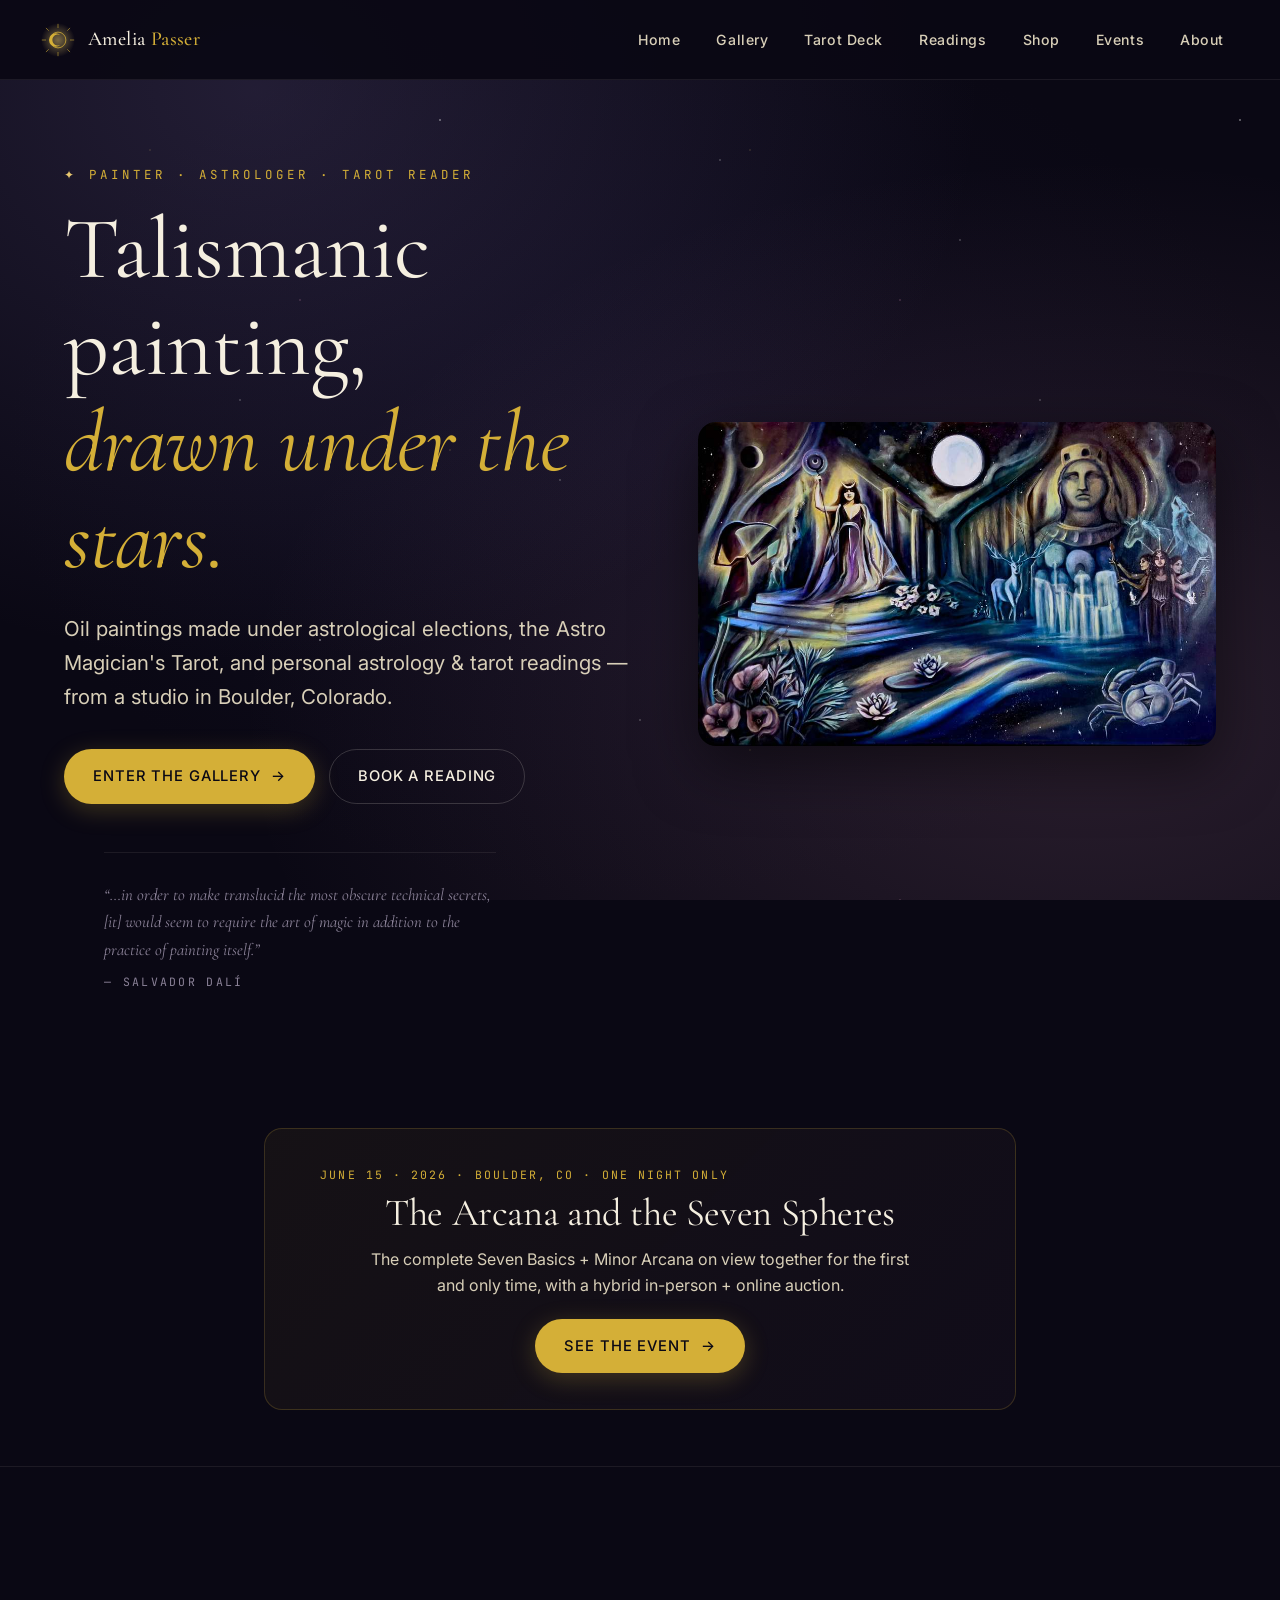
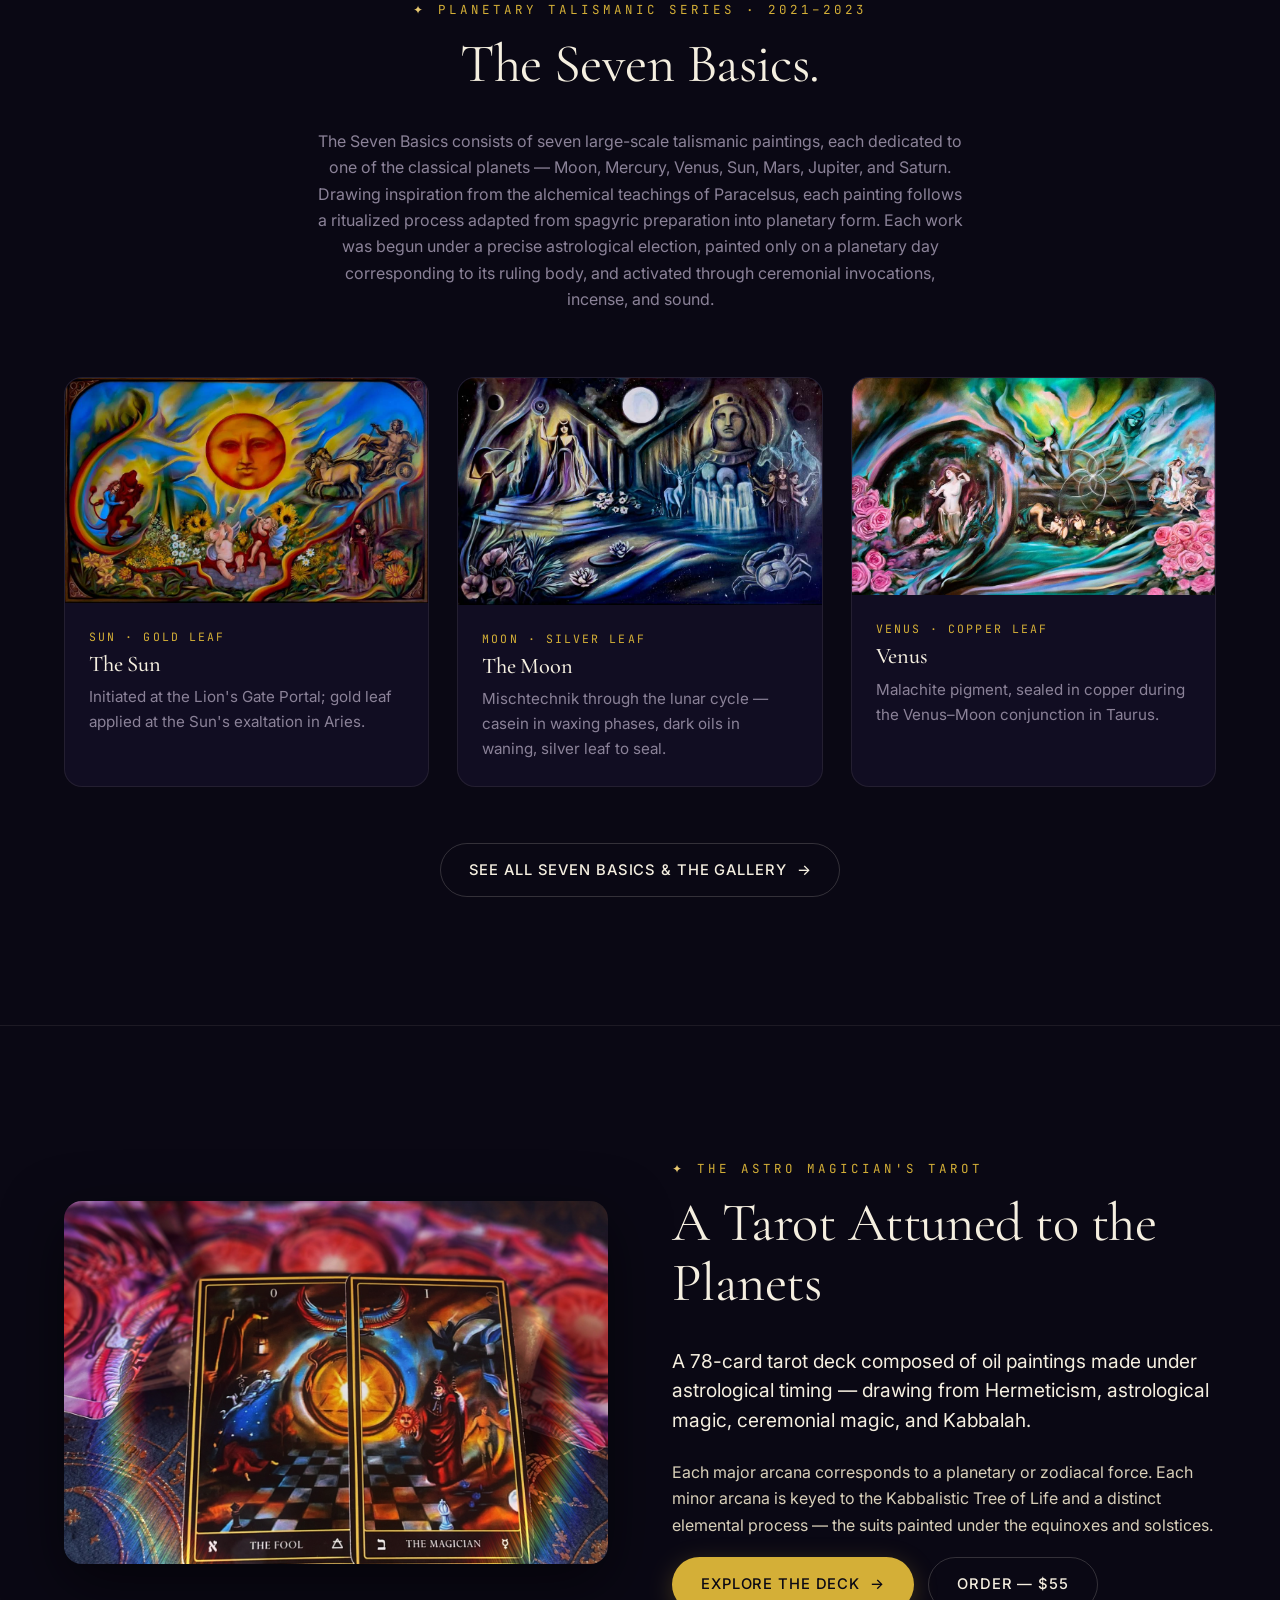
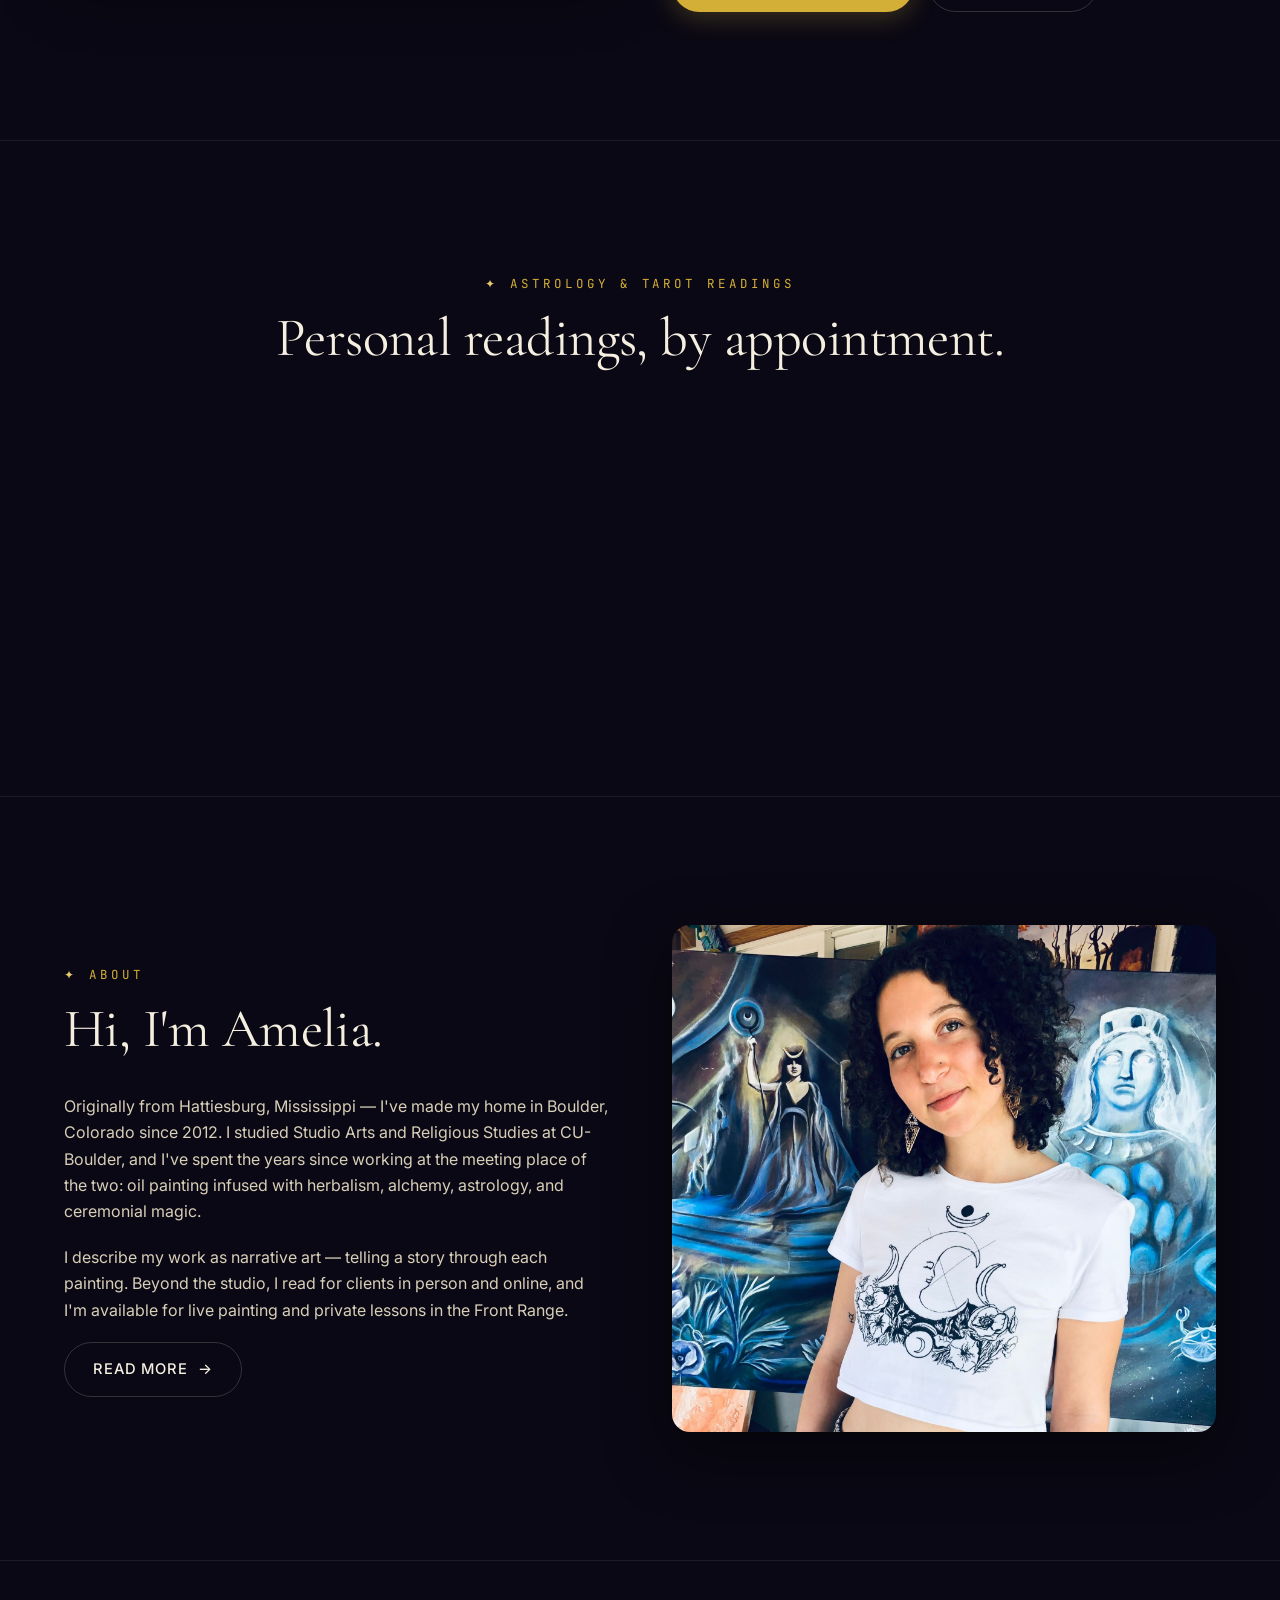
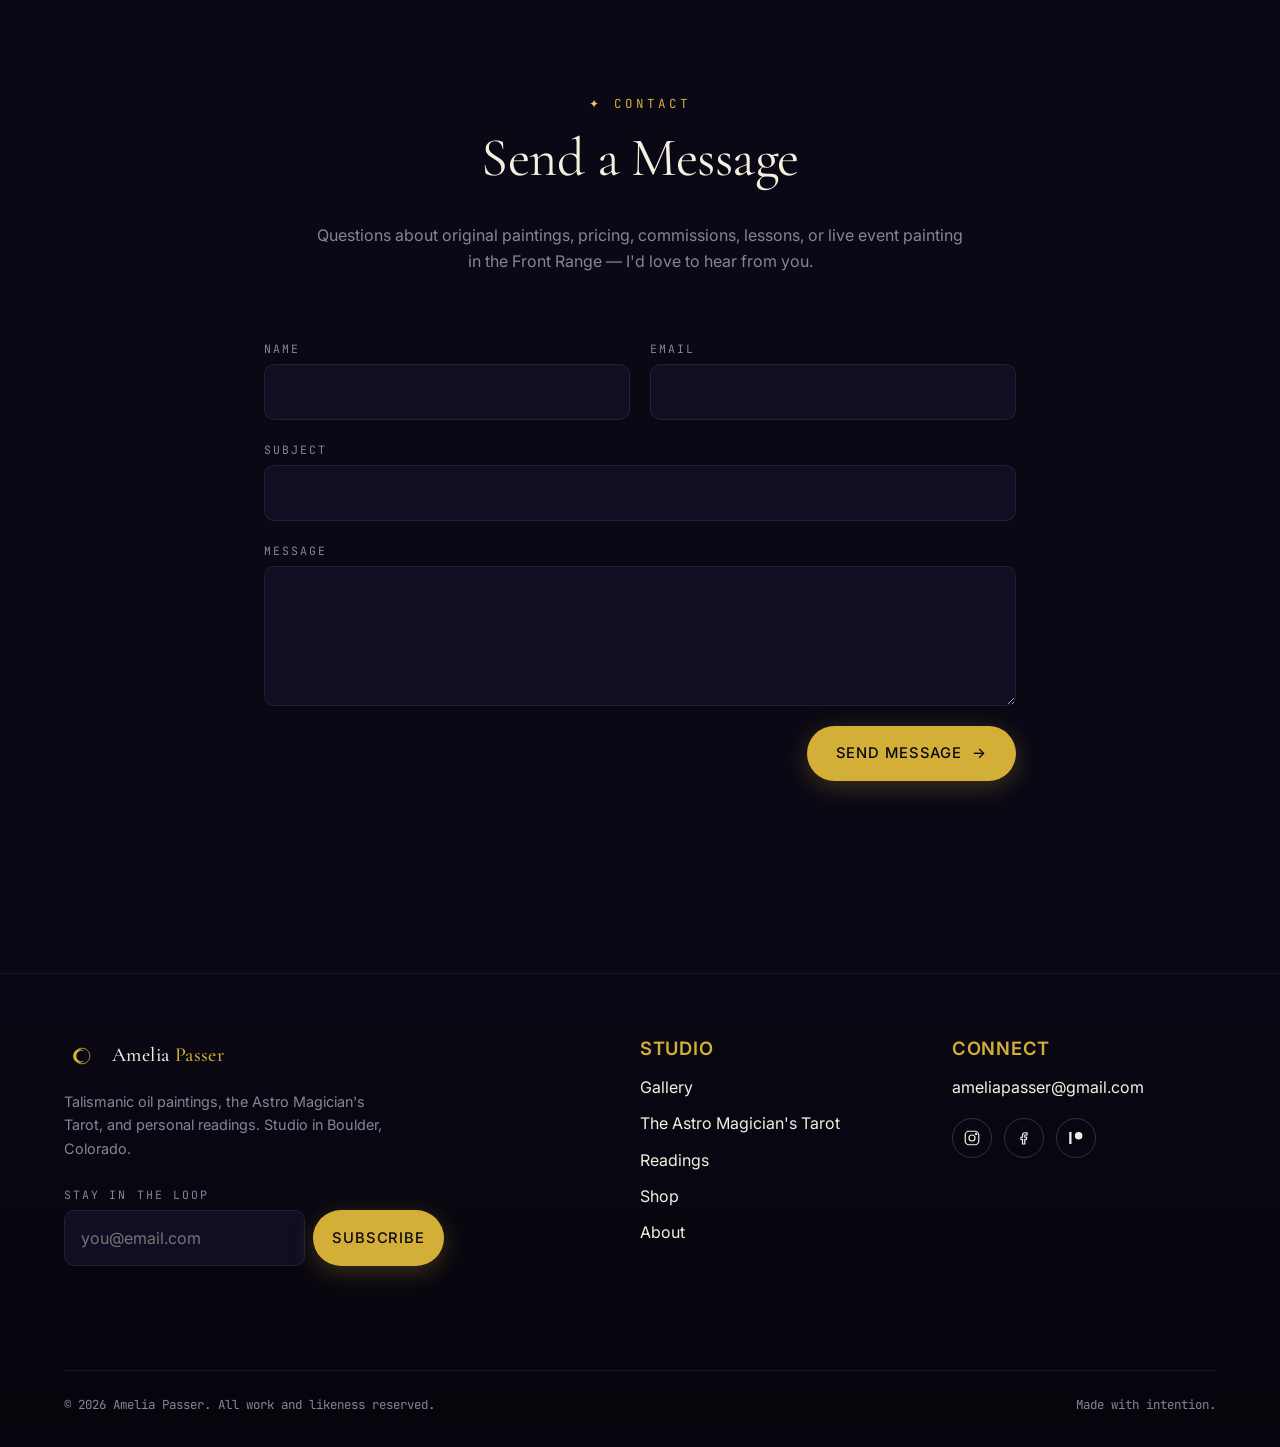
==== commit 256d82f3: "Rename event + reliable booking links - Rename event to "The Arcana and the Seven Spheres" everywher" ====
--- a/index.html
+++ b/index.html
@@ -92,7 +92,7 @@
   <div class="container container--narrow">
     <div class="auction-card reveal" style="padding: 36px 32px;">
       <p class="event-meta__label" style="margin: 0 0 8px;">June 15 · 2026 · Boulder, CO · One Night Only</p>
-      <h2 style="margin: 0 0 12px; font-size: clamp(1.6rem, 3vw, 2.4rem);">Arcana in the Seven Spheres</h2>
+      <h2 style="margin: 0 0 12px; font-size: clamp(1.6rem, 3vw, 2.4rem);">The Arcana and the Seven Spheres</h2>
       <p style="max-width: 56ch; margin: 0 auto 20px; color: var(--ink-1);">
         The complete Seven Basics + Minor Arcana on view together for the
         first and only time, with a hybrid in-person + online auction.
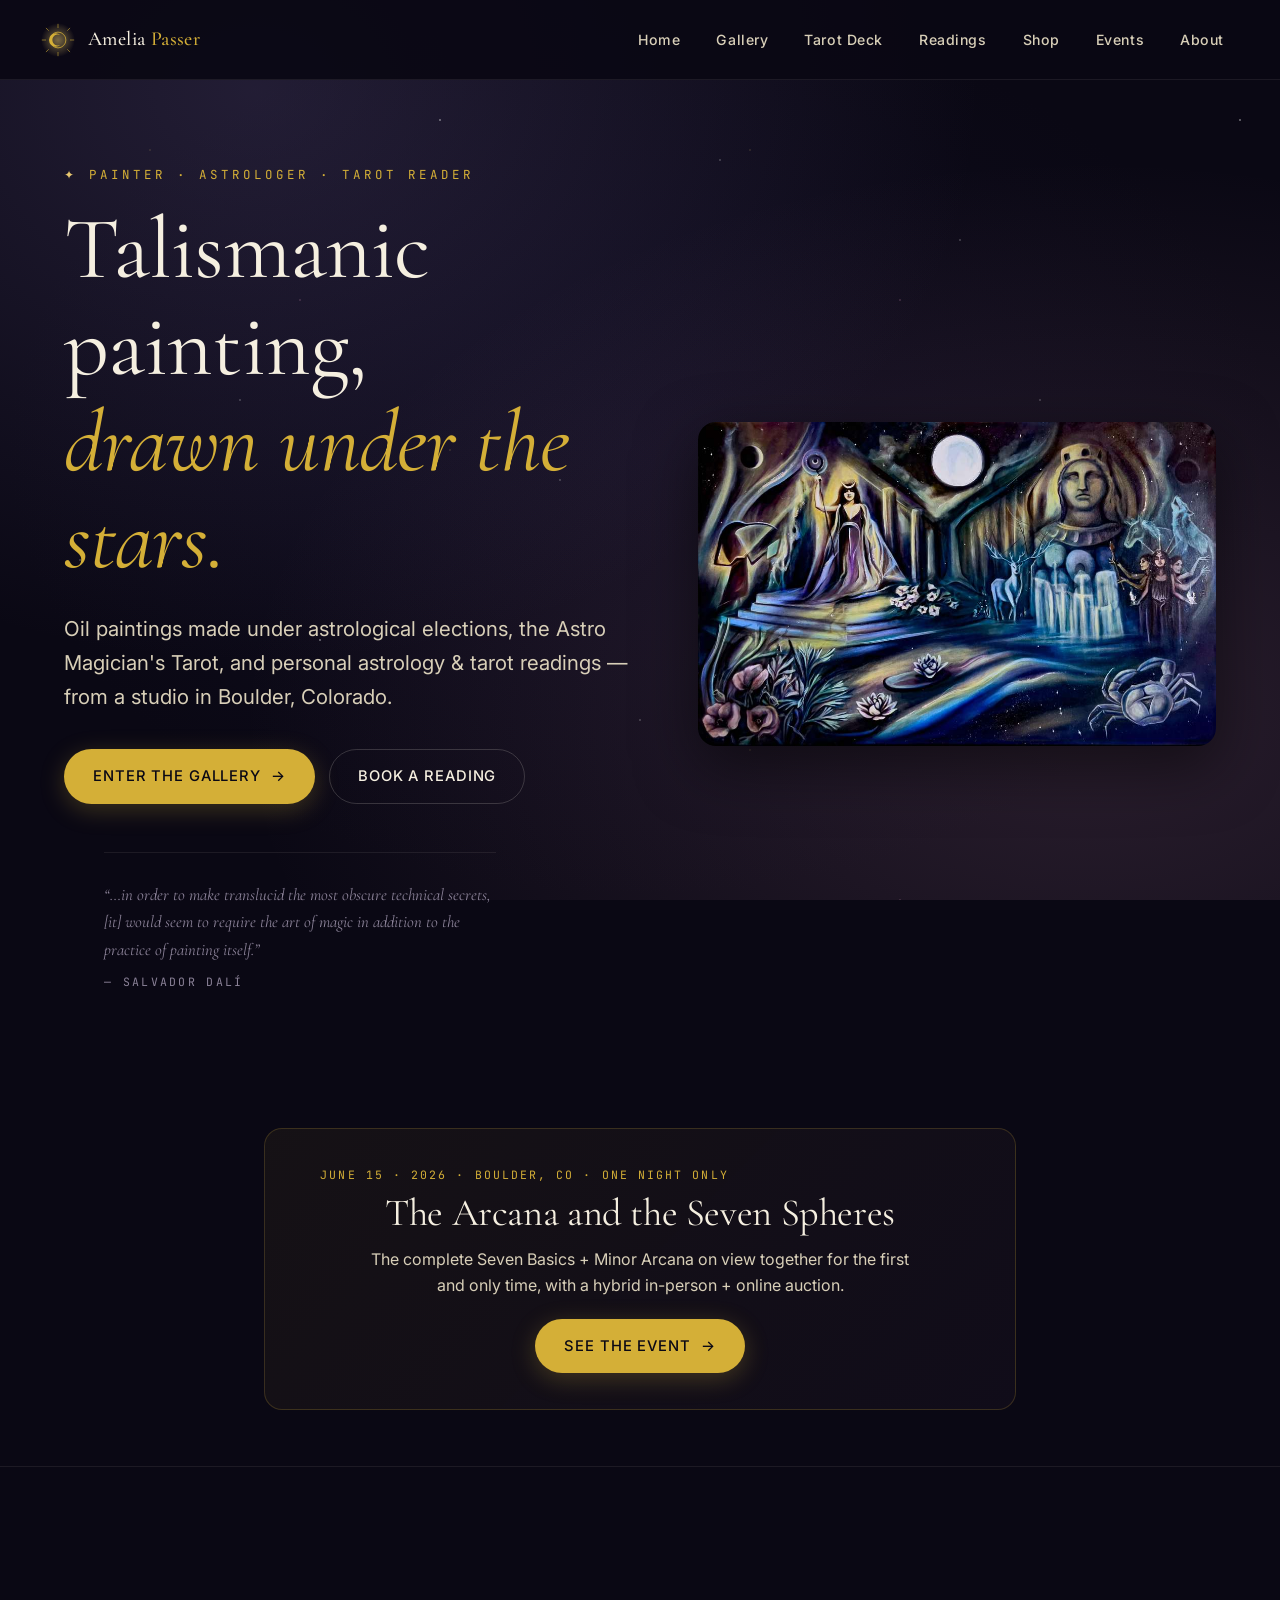
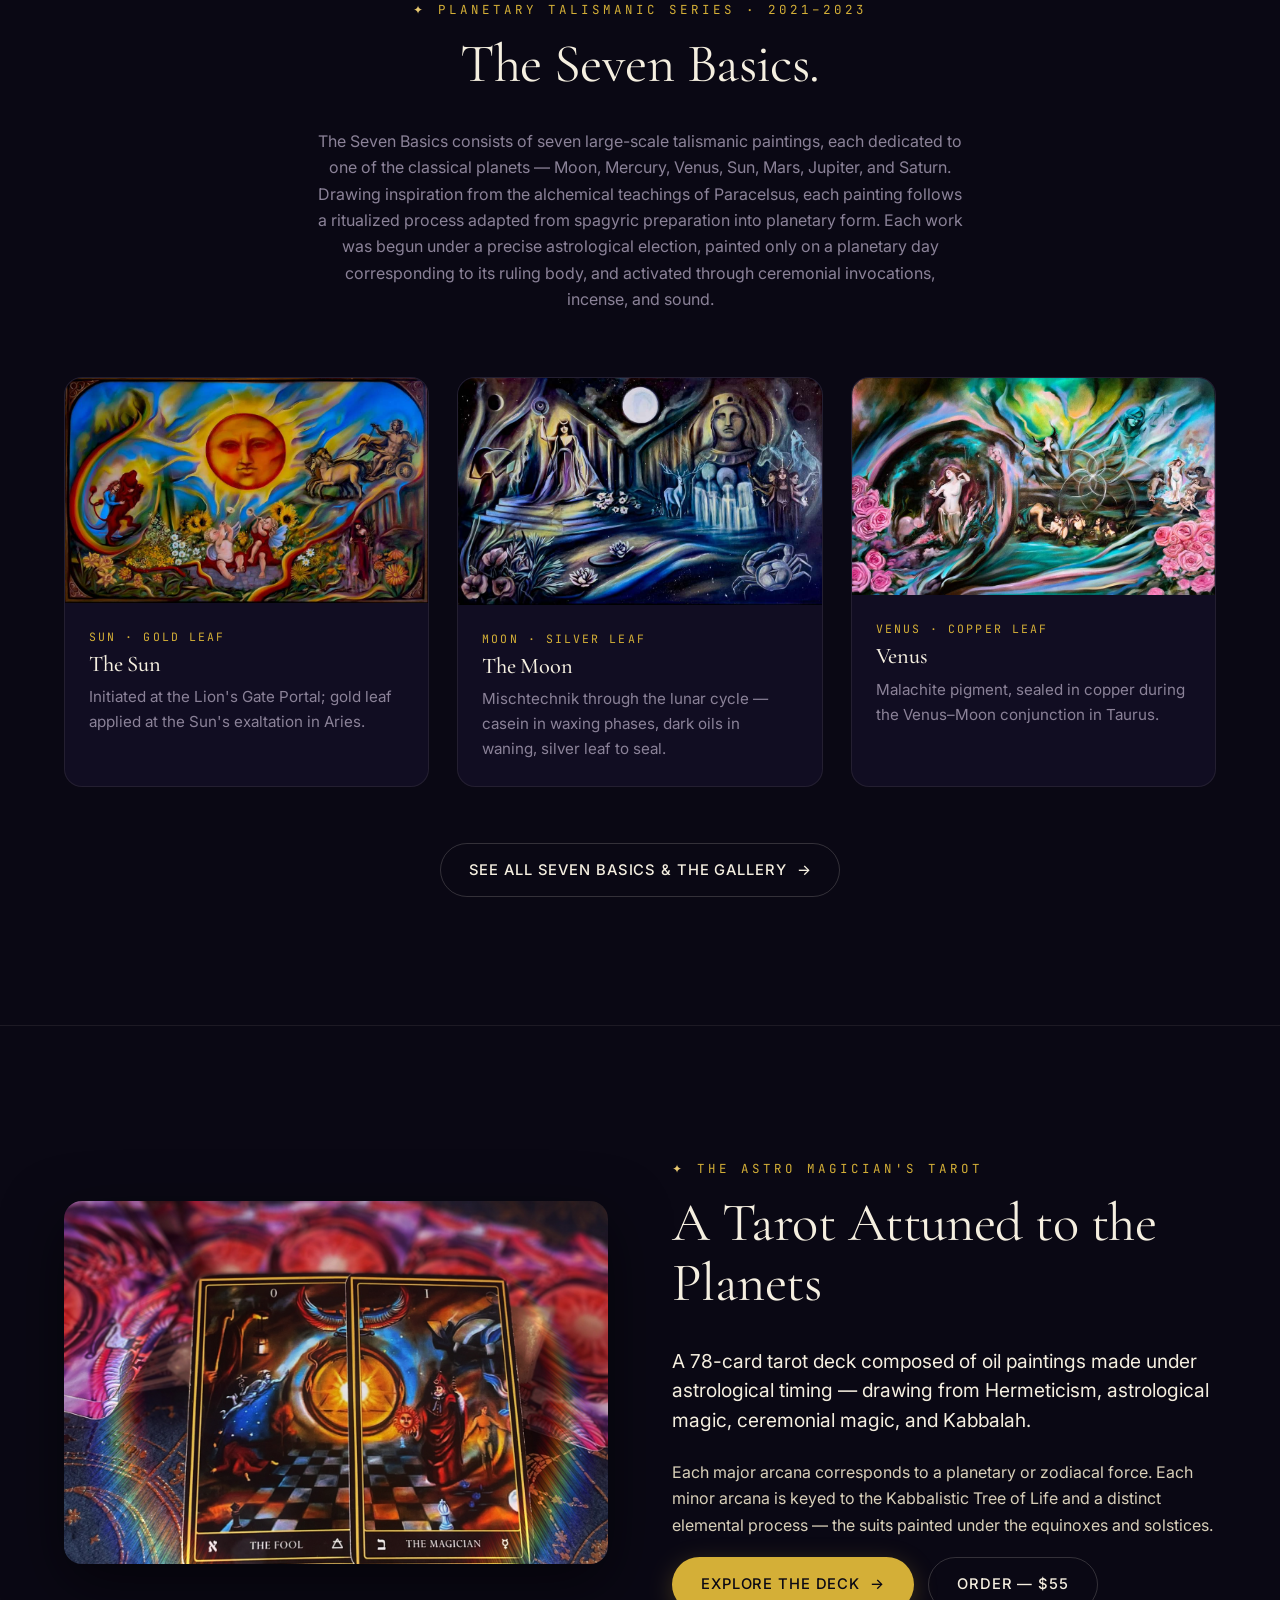
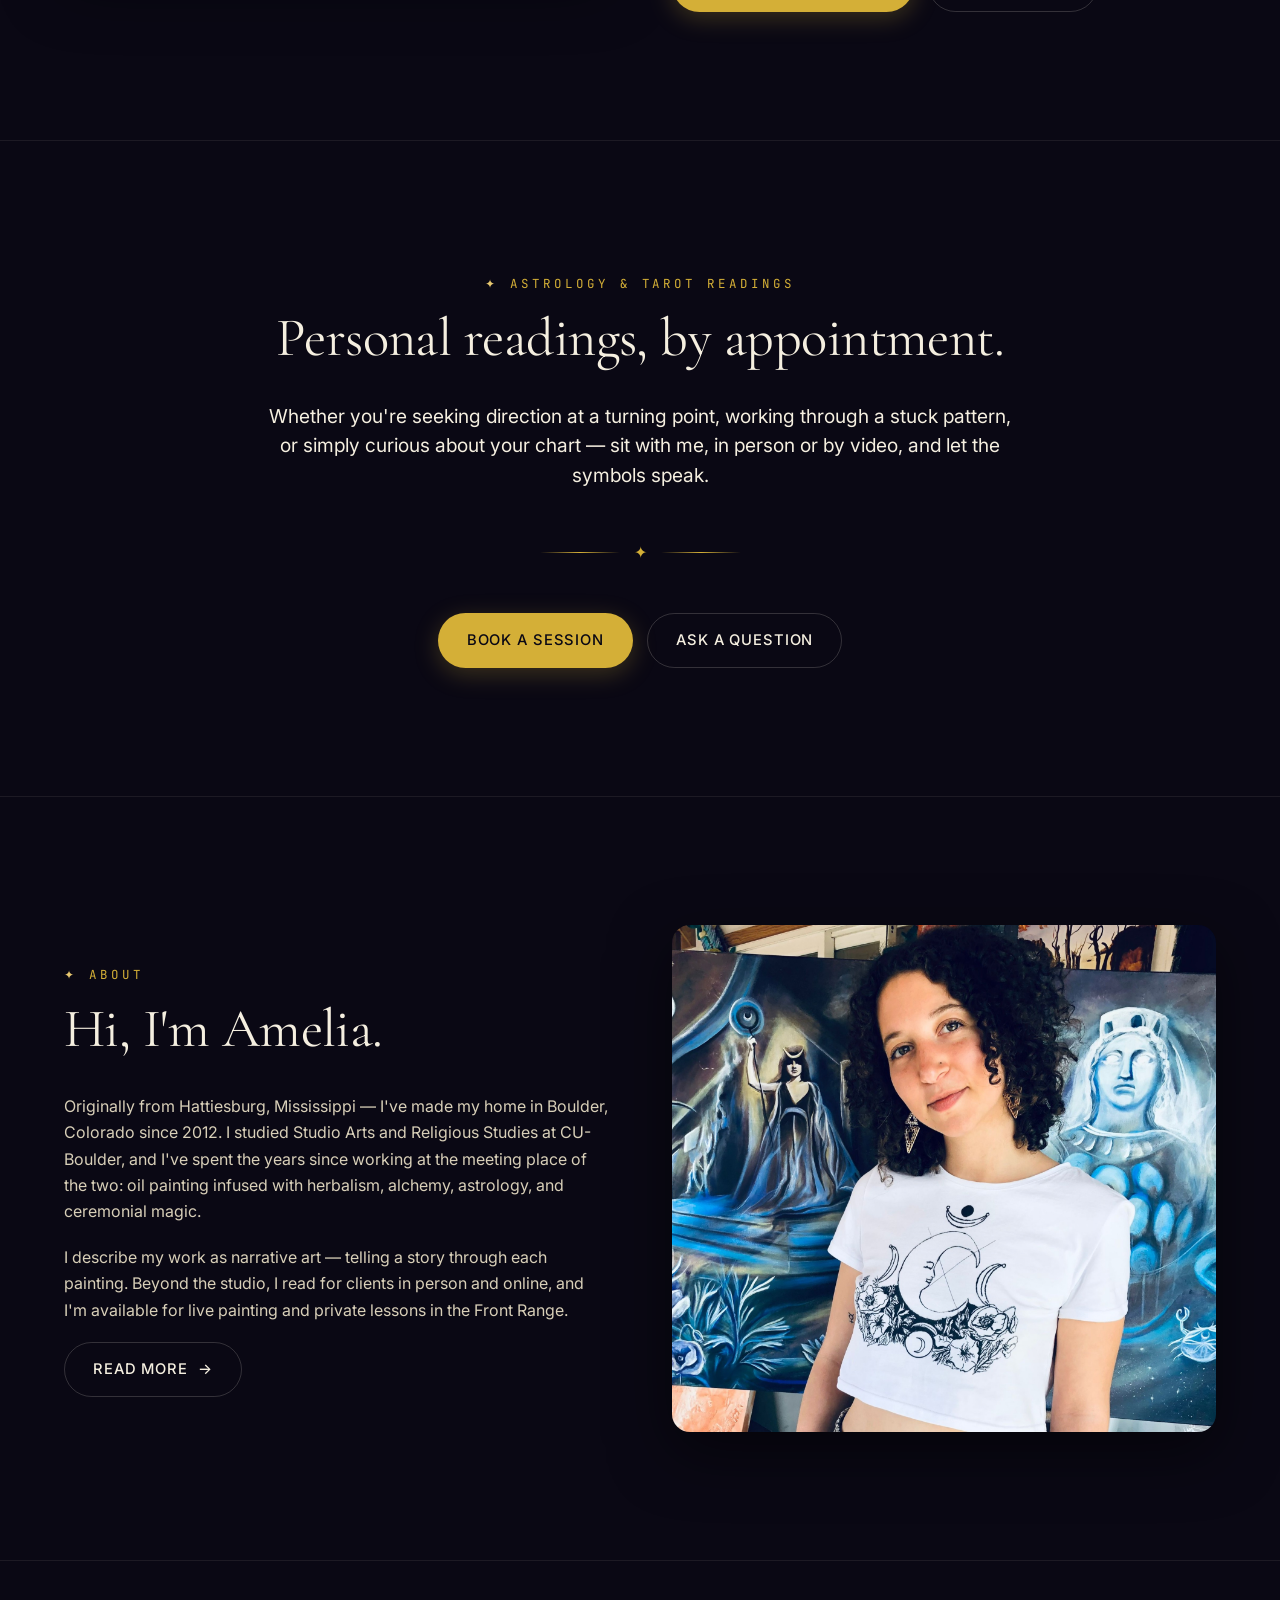
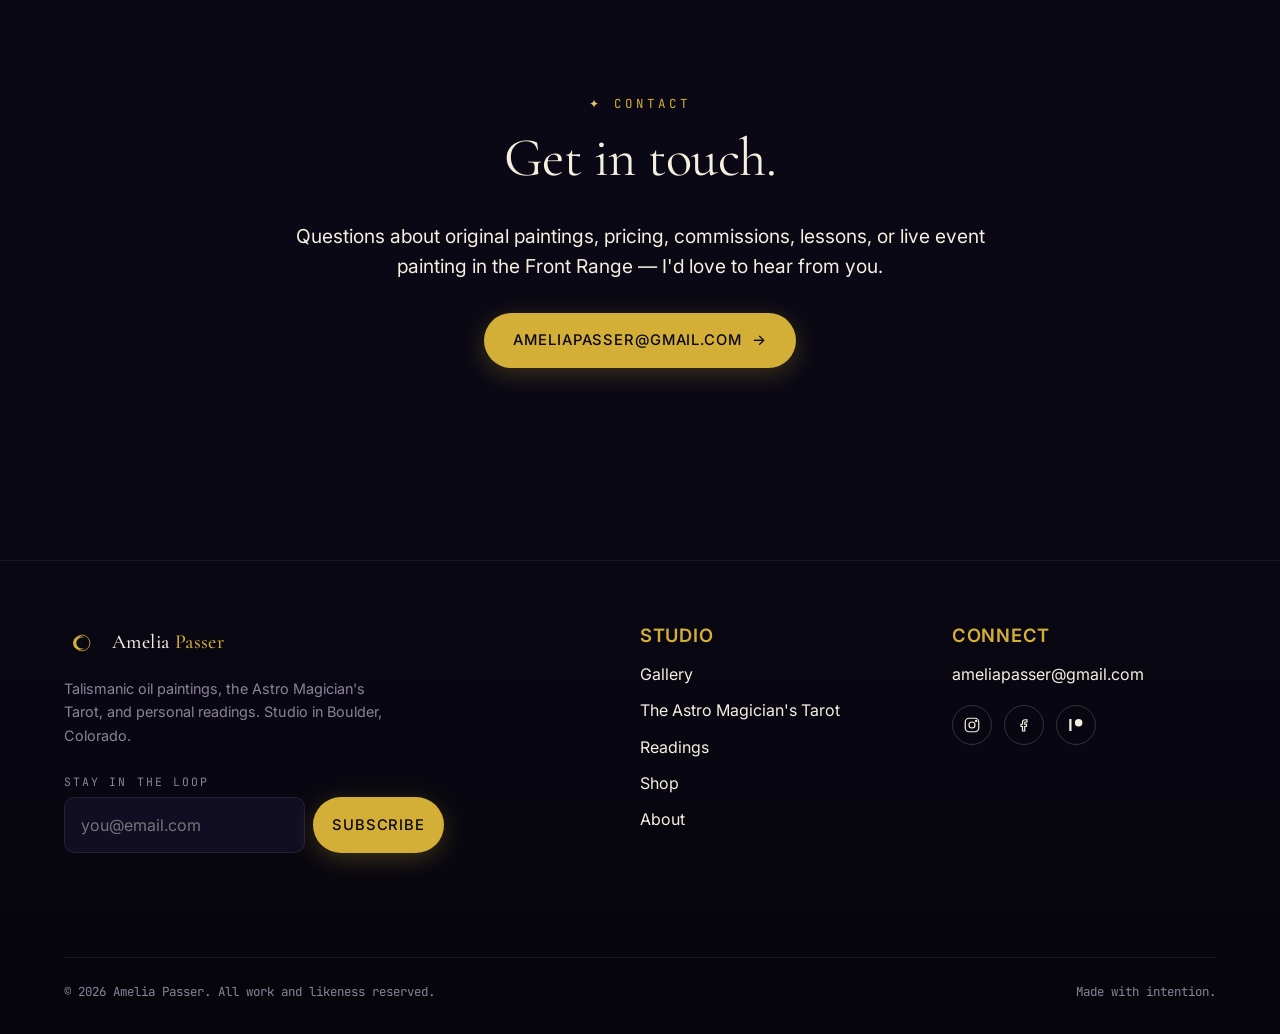
==== commit 8e839413: "Replace contact form with email link, drop sold paintings - Contact form was a mailto-bouncer (no ba" ====
--- a/index.html
+++ b/index.html
@@ -241,40 +241,18 @@
 
 <!-- ============ CONTACT ============ -->
 <section class="section" id="contact">
-  <div class="container container--narrow">
-    <div class="section-head reveal">
+  <div class="container container--narrow text-center">
+    <div class="reveal">
       <span class="eyebrow">Contact</span>
-      <h2>Send a Message</h2>
-      <p class="muted">
+      <h2>Get in touch.</h2>
+      <p class="lede" style="margin-bottom: 32px;">
         Questions about original paintings, pricing, commissions, lessons, or
         live event painting in the Front Range — I'd love to hear from you.
       </p>
-    </div>
-
-    <form class="form reveal" data-form="contact" novalidate>
-      <div class="form-row">
-        <div class="field">
-          <label for="c-name">Name</label>
-          <input type="text" id="c-name" name="name" autocomplete="name" required />
-        </div>
-        <div class="field">
-          <label for="c-email">Email</label>
-          <input type="email" id="c-email" name="email" autocomplete="email" required />
-        </div>
-      </div>
-      <div class="field">
-        <label for="c-subject">Subject</label>
-        <input type="text" id="c-subject" name="subject" />
-      </div>
-      <div class="field">
-        <label for="c-message">Message</label>
-        <textarea id="c-message" name="message" required></textarea>
-      </div>
-      <div style="display:flex; align-items:center; justify-content:space-between; gap:24px; flex-wrap:wrap;">
-        <p class="form-status" role="status" aria-live="polite"></p>
-        <button type="submit" class="btn btn--primary">Send Message <span class="arrow">→</span></button>
-      </div>
-    </form>
+      <a href="mailto:ameliapasser@gmail.com" class="btn btn--primary">
+        ameliapasser@gmail.com <span class="arrow">→</span>
+      </a>
+    </div>
   </div>
 </section>
 
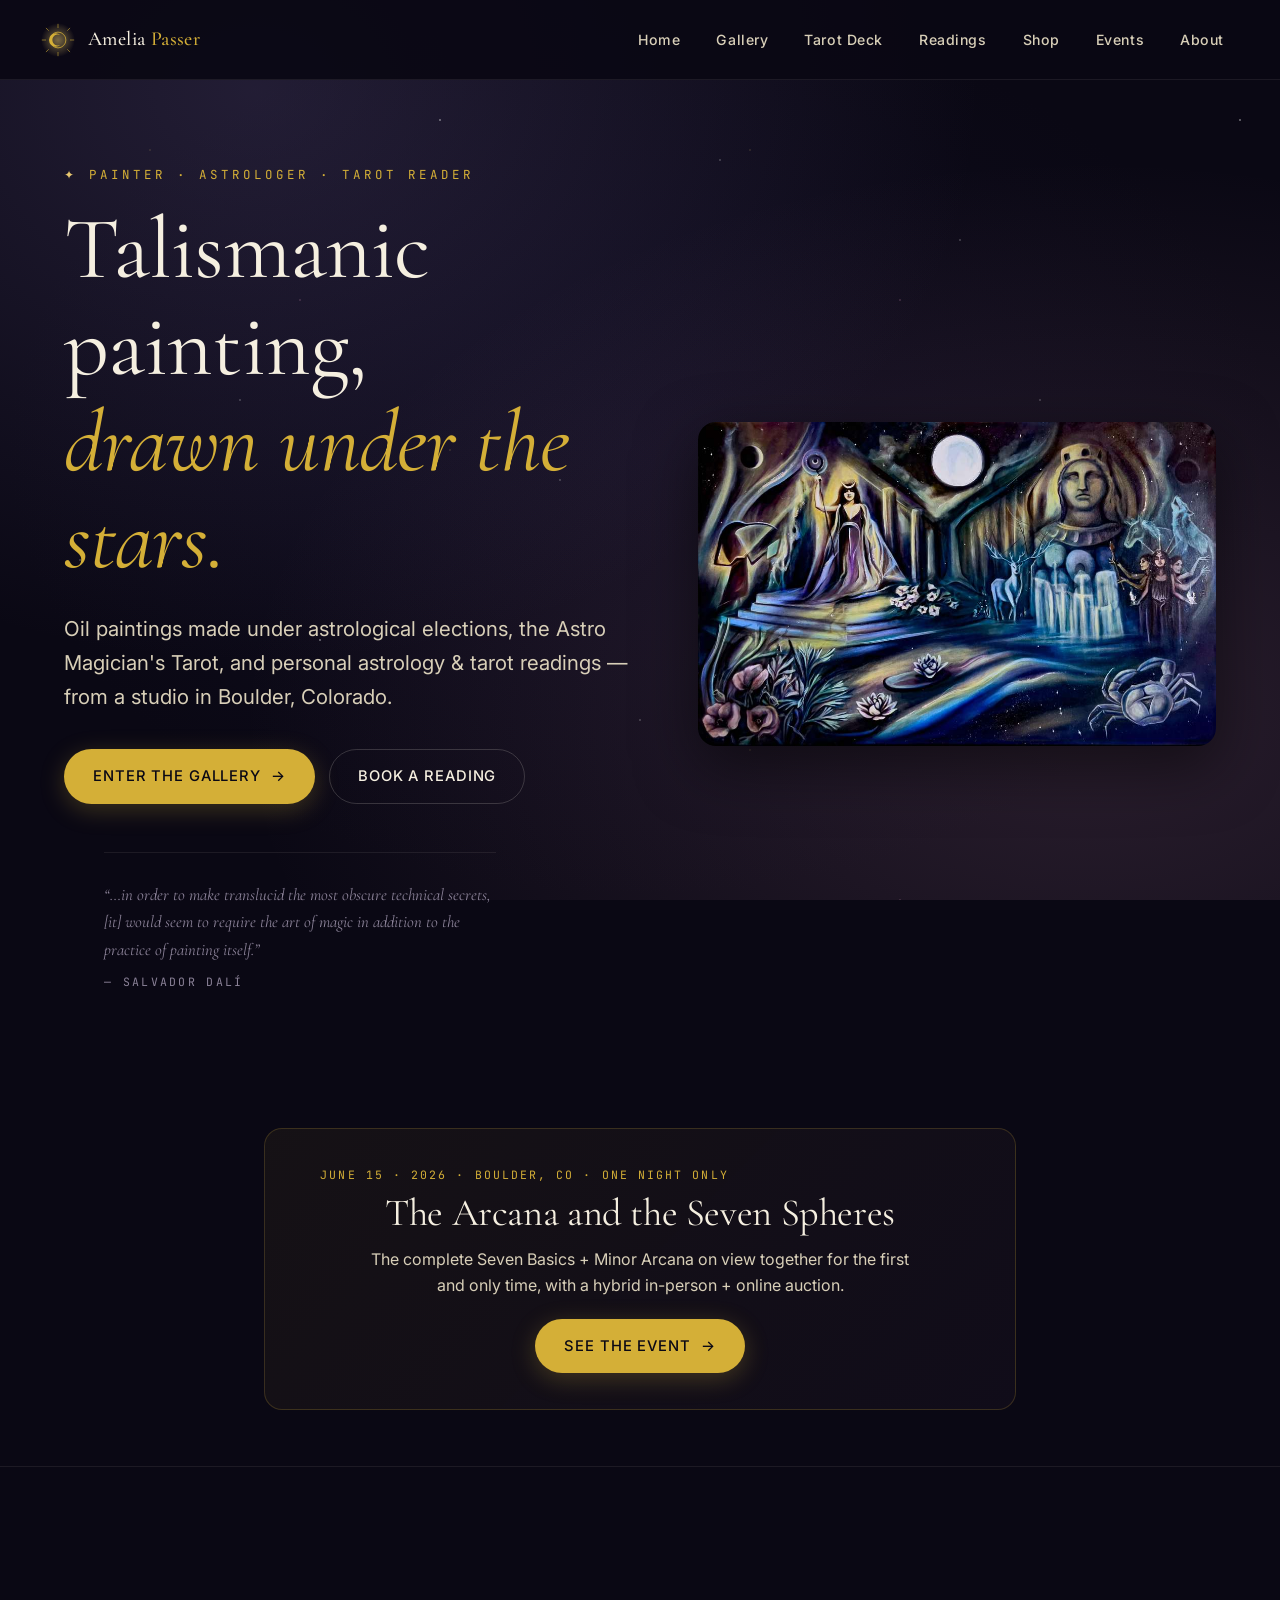
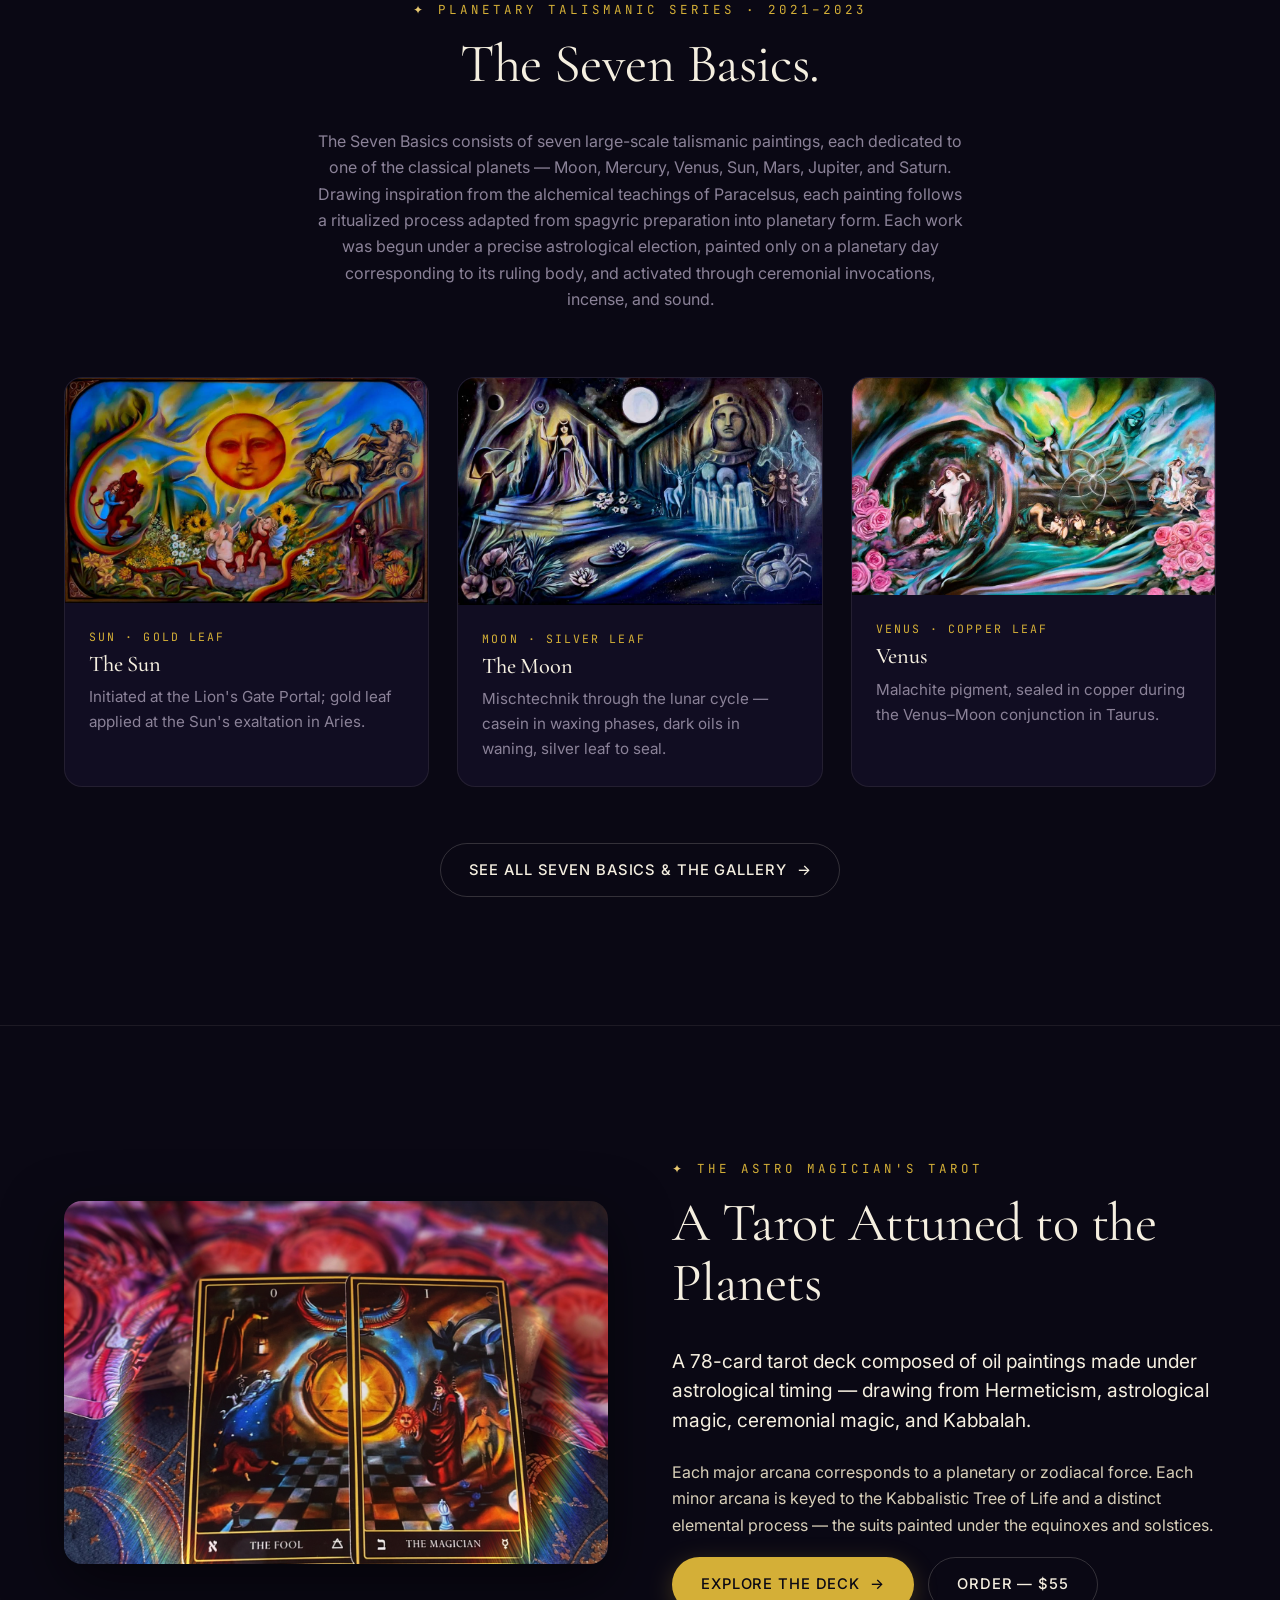
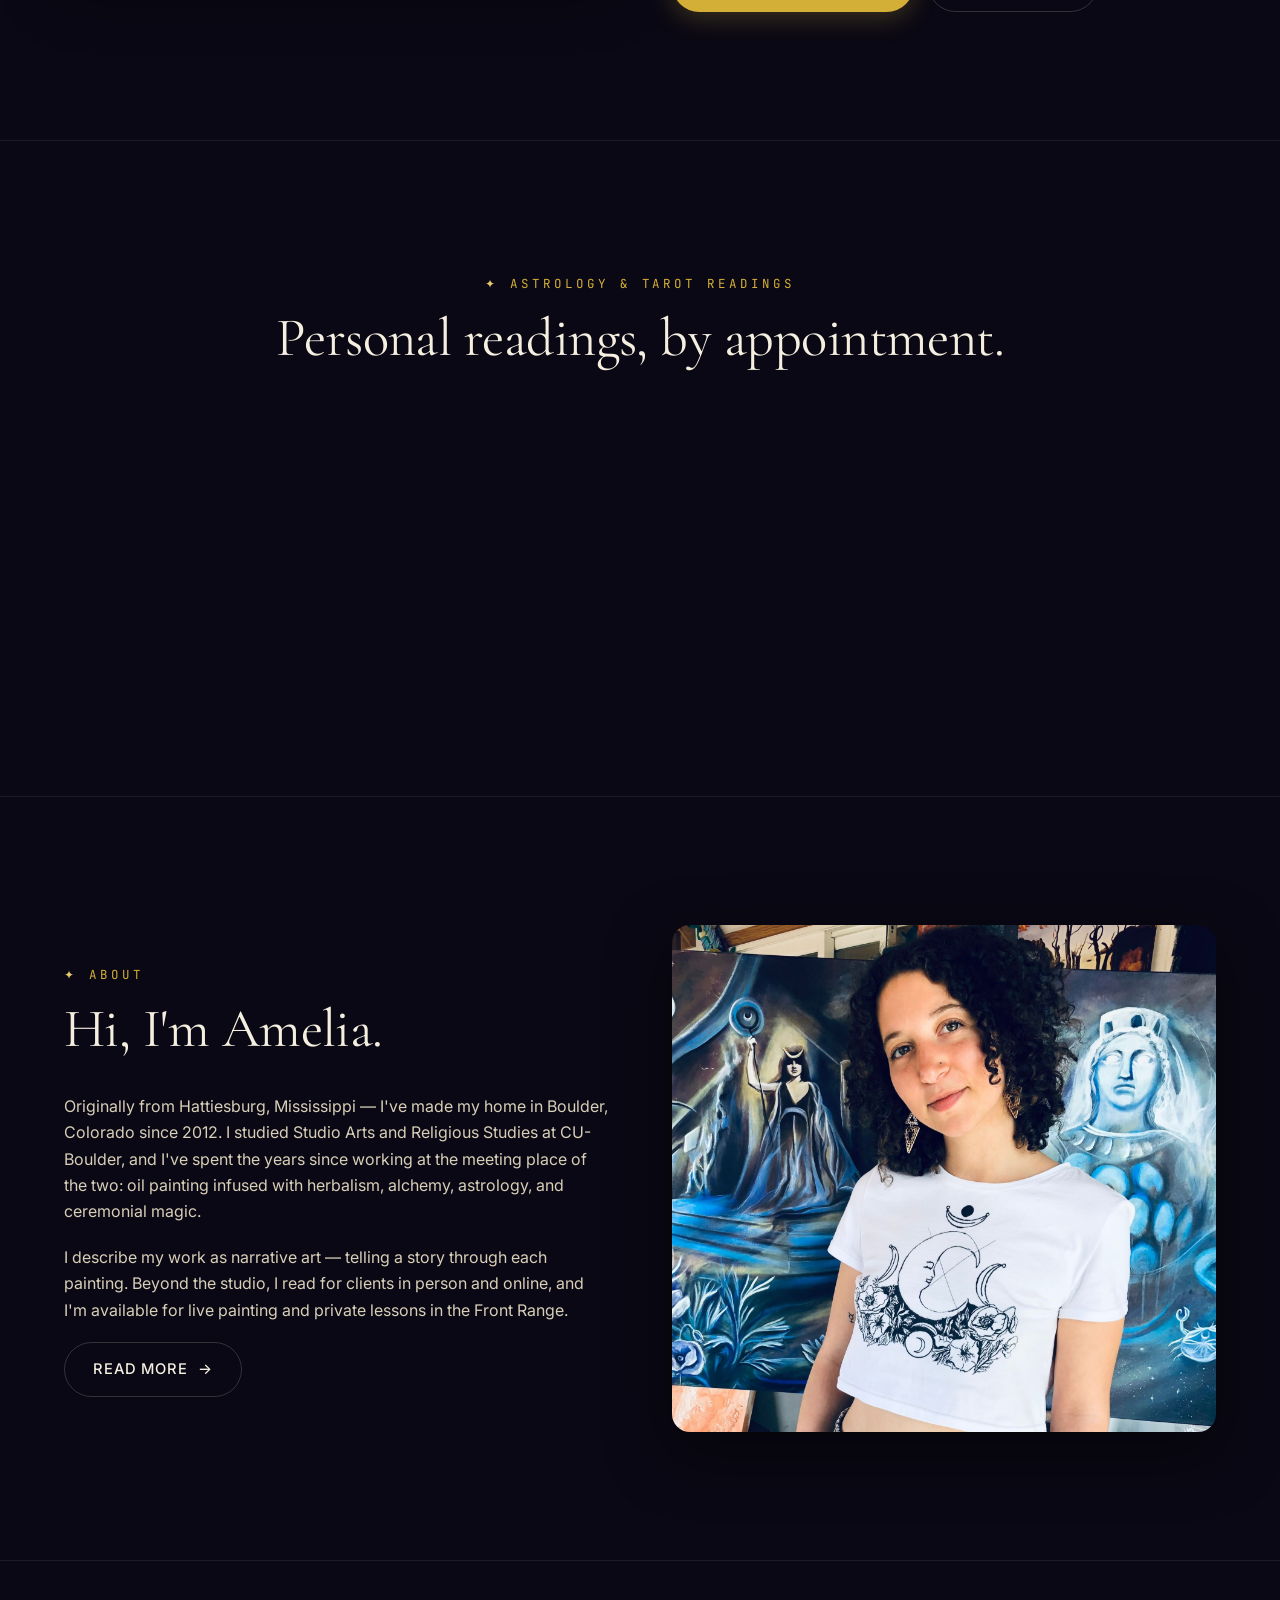
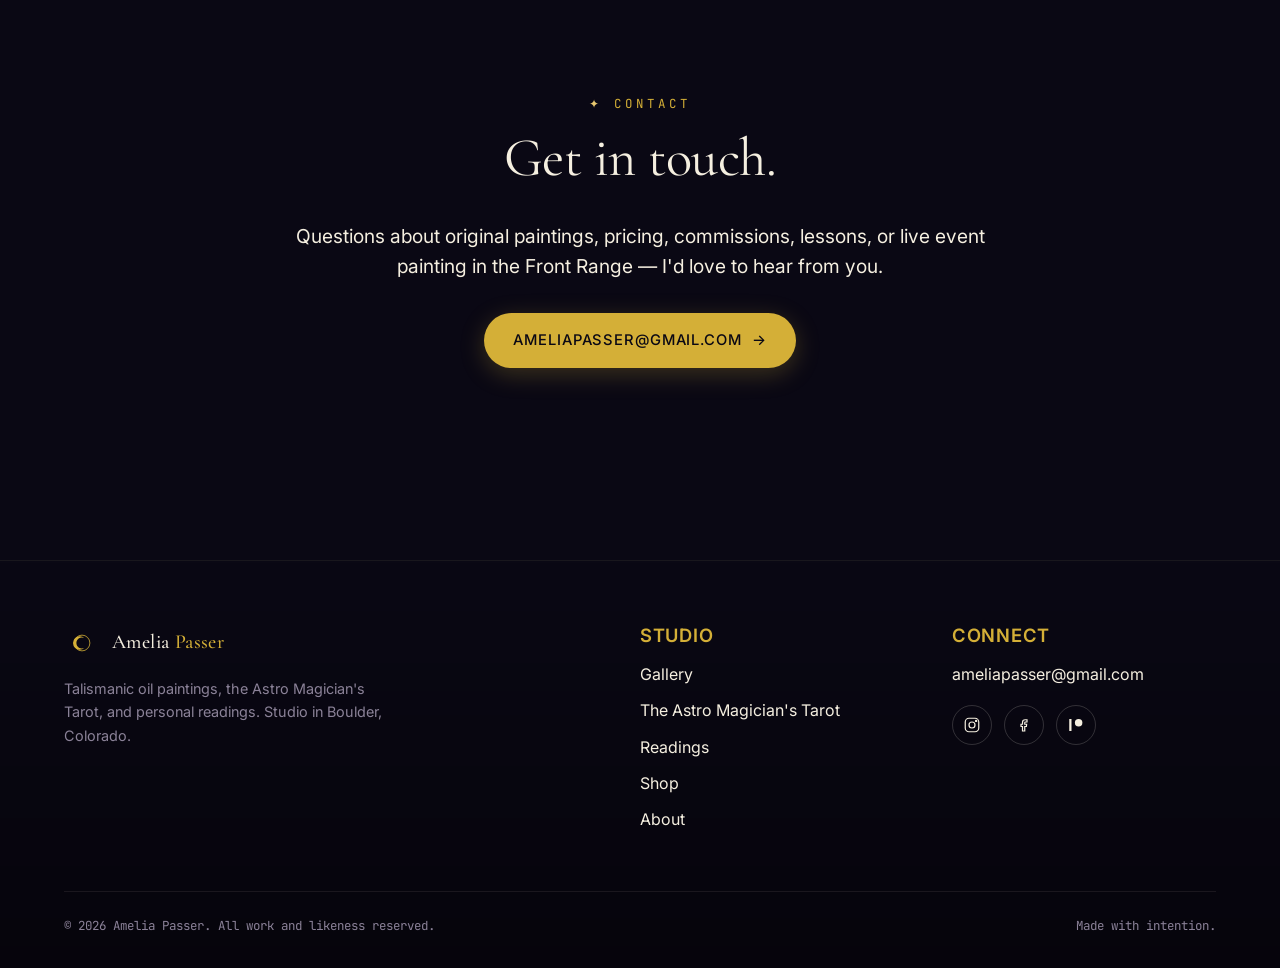
==== commit 119f24f9: "Launch prep — DNS, social previews, 404, drop subscribe stub - Add CNAME for ameliapasser.com so GH " ====
--- a/index.html
+++ b/index.html
@@ -5,6 +5,16 @@
 <meta name="viewport" content="width=device-width, initial-scale=1" />
 <title>Amelia Passer — Painter, Astrologer & Tarot Reader</title>
 <meta name="description" content="Original talismanic oil paintings, the Astro Magician's Tarot, and personal astrology and tarot readings from Boulder, Colorado." />
+<meta property="og:type" content="website" />
+<meta property="og:site_name" content="Amelia Passer" />
+<meta property="og:title" content="Amelia Passer — Painter, Astrologer & Tarot Reader" />
+<meta property="og:description" content="Original talismanic oil paintings, the Astro Magician's Tarot, and personal astrology and tarot readings from Boulder, Colorado." />
+<meta property="og:image" content="https://ameliapasser.com/assets/images/seven-basics/01-moon.jpg" />
+<meta property="og:url" content="https://ameliapasser.com/" />
+<meta name="twitter:card" content="summary_large_image" />
+<meta name="twitter:title" content="Amelia Passer — Painter, Astrologer & Tarot Reader" />
+<meta name="twitter:description" content="Original talismanic oil paintings, the Astro Magician's Tarot, and personal astrology and tarot readings from Boulder, Colorado." />
+<meta name="twitter:image" content="https://ameliapasser.com/assets/images/seven-basics/01-moon.jpg" />
 <link rel="preconnect" href="https://fonts.googleapis.com" />
 <link rel="preconnect" href="https://fonts.gstatic.com" crossorigin />
 <link href="https://fonts.googleapis.com/css2?family=Cormorant+Garamond:ital,wght@0,400;0,500;1,400&family=Inter:wght@400;500;600&family=JetBrains+Mono:wght@400;500&display=swap" rel="stylesheet" />
@@ -273,33 +283,6 @@
           readings. Studio in Boulder, Colorado.
         </p>
 
-        <!--
-          MailerLite subscribe form
-          =========================
-          Amelia uses MailerLite for newsletter. To wire this up live:
-          1. In MailerLite dashboard → Forms → Embedded forms → create
-             a "Stay in the loop" form (or similar)
-          2. Click "Embed code" → copy the form action URL (looks like:
-             https://assets.mailerlite.com/jsonp/{ACCOUNT_ID}/forms/{FORM_ID}/subscribe)
-          3. Paste that URL into the action attribute below, replacing
-             MAILERLITE-ACCOUNT-ID and MAILERLITE-FORM-ID
-          4. Optional: paste the full embed snippet from MailerLite for a
-             richer styled form (replaces this simple form entirely)
-        -->
-        <form class="form"
-              data-form="subscribe"
-              action="https://assets.mailerlite.com/jsonp/MAILERLITE-ACCOUNT-ID/forms/MAILERLITE-FORM-ID/subscribe"
-              method="post"
-              style="margin-top:24px; max-width:380px;">
-          <div class="field">
-            <label for="sub-email">Stay in the loop</label>
-            <div style="display:flex; gap:8px;">
-              <input type="email" id="sub-email" name="fields[email]" placeholder="you@email.com" required />
-              <button type="submit" class="btn btn--primary" style="padding:10px 18px;">Subscribe</button>
-            </div>
-          </div>
-          <p class="form-status" role="status" aria-live="polite"></p>
-        </form>
       </div>
 
       <div>
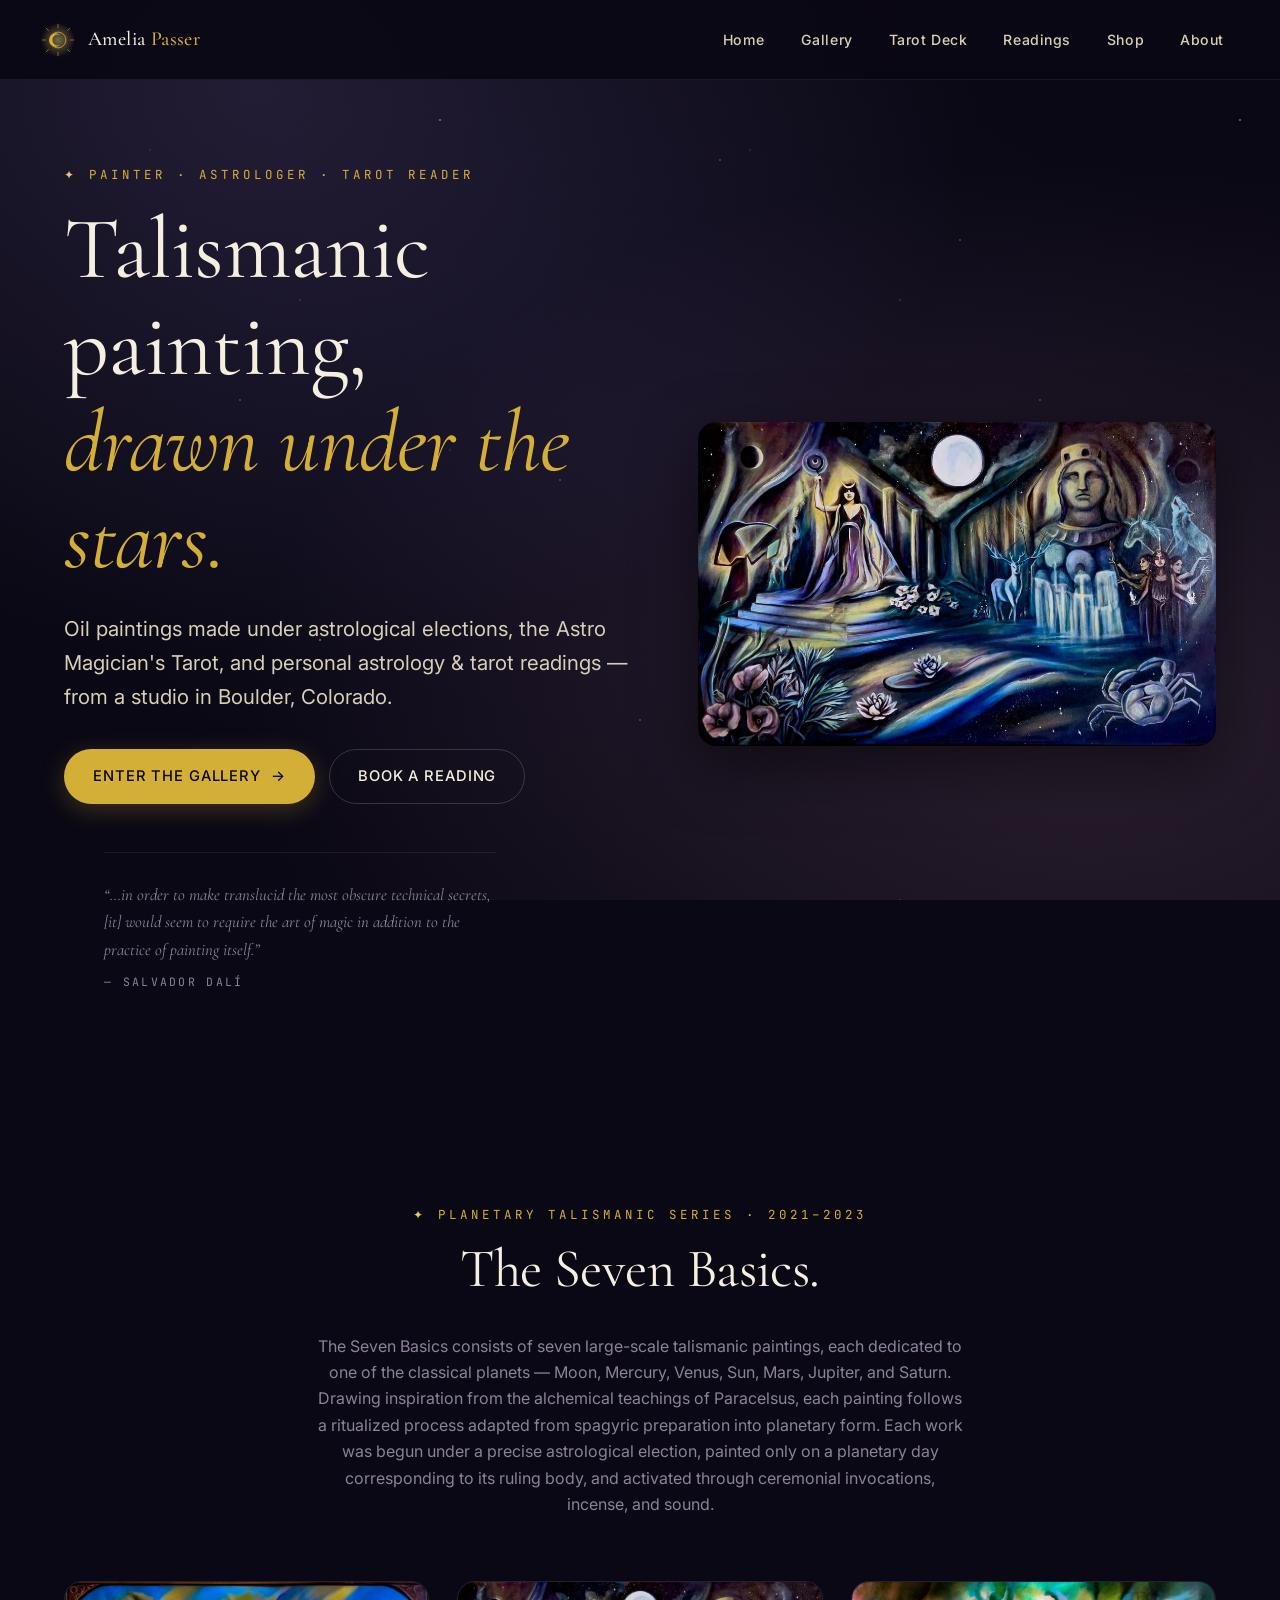
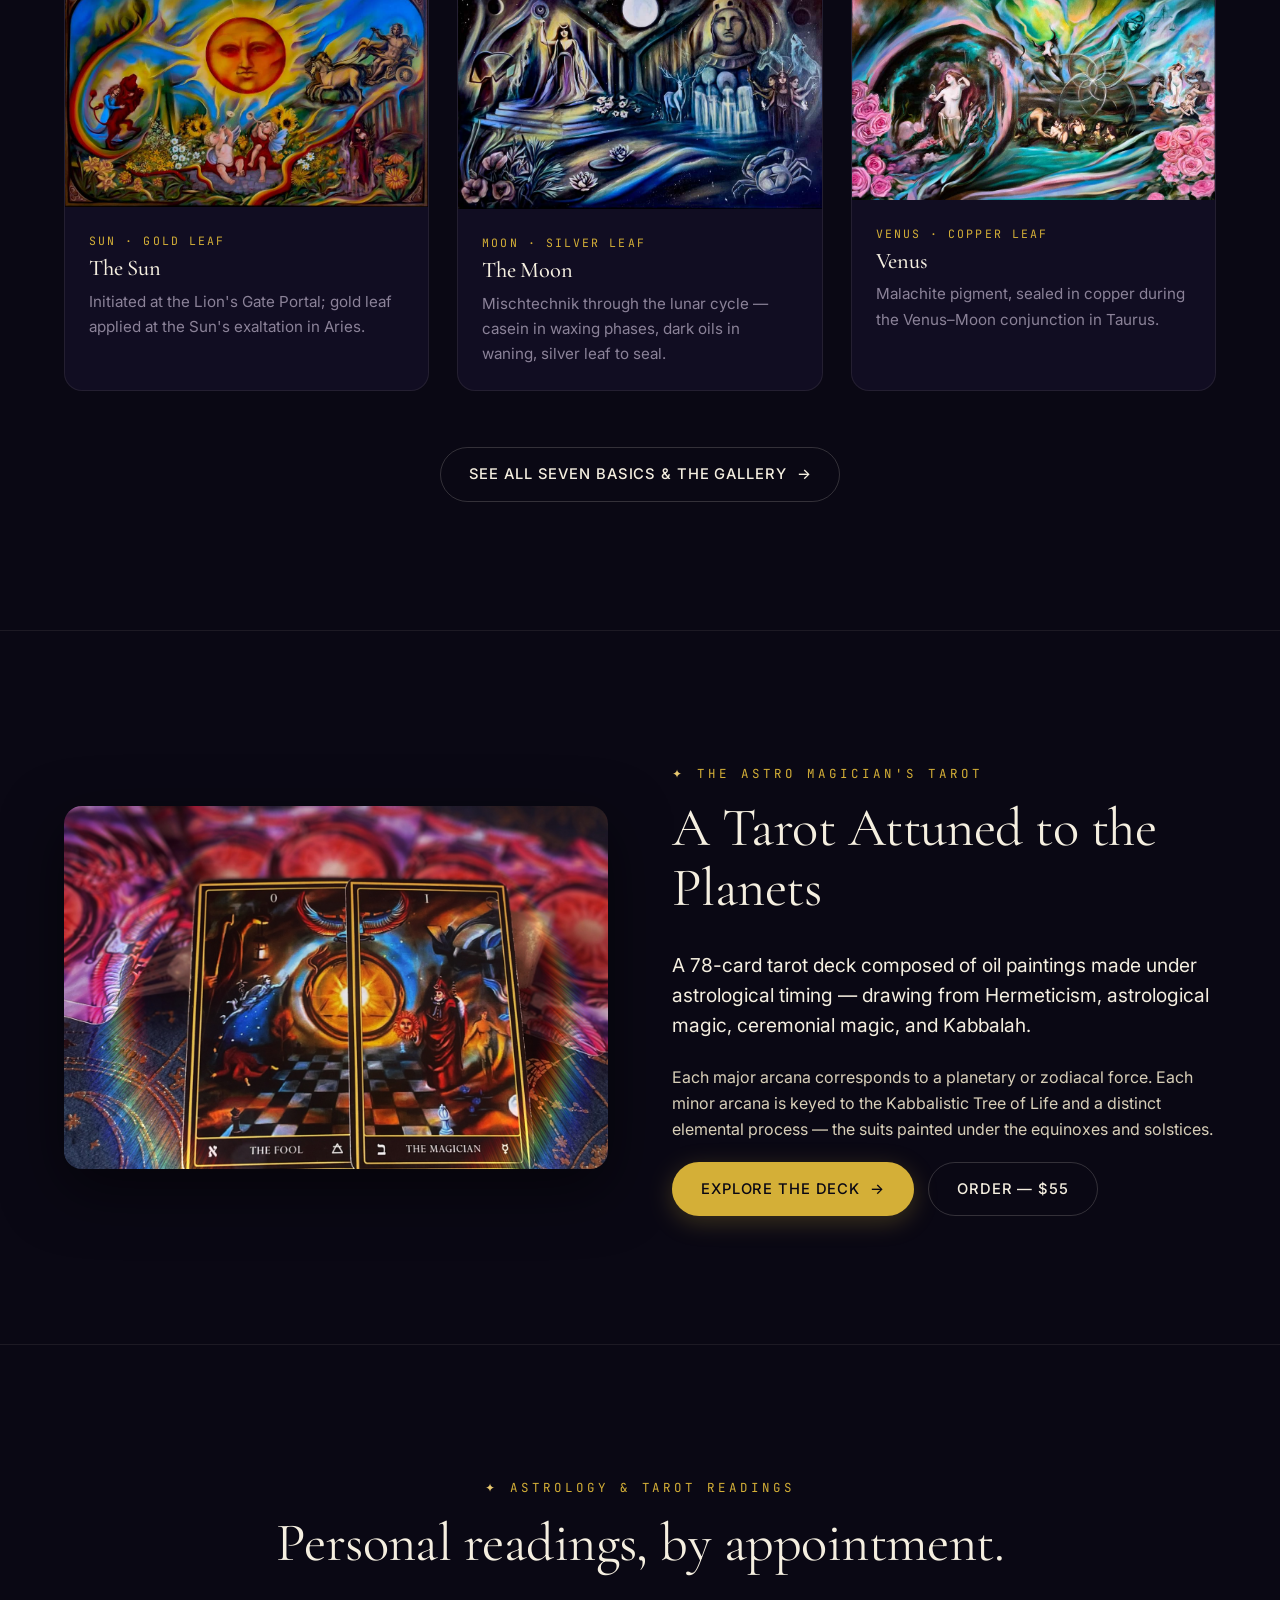
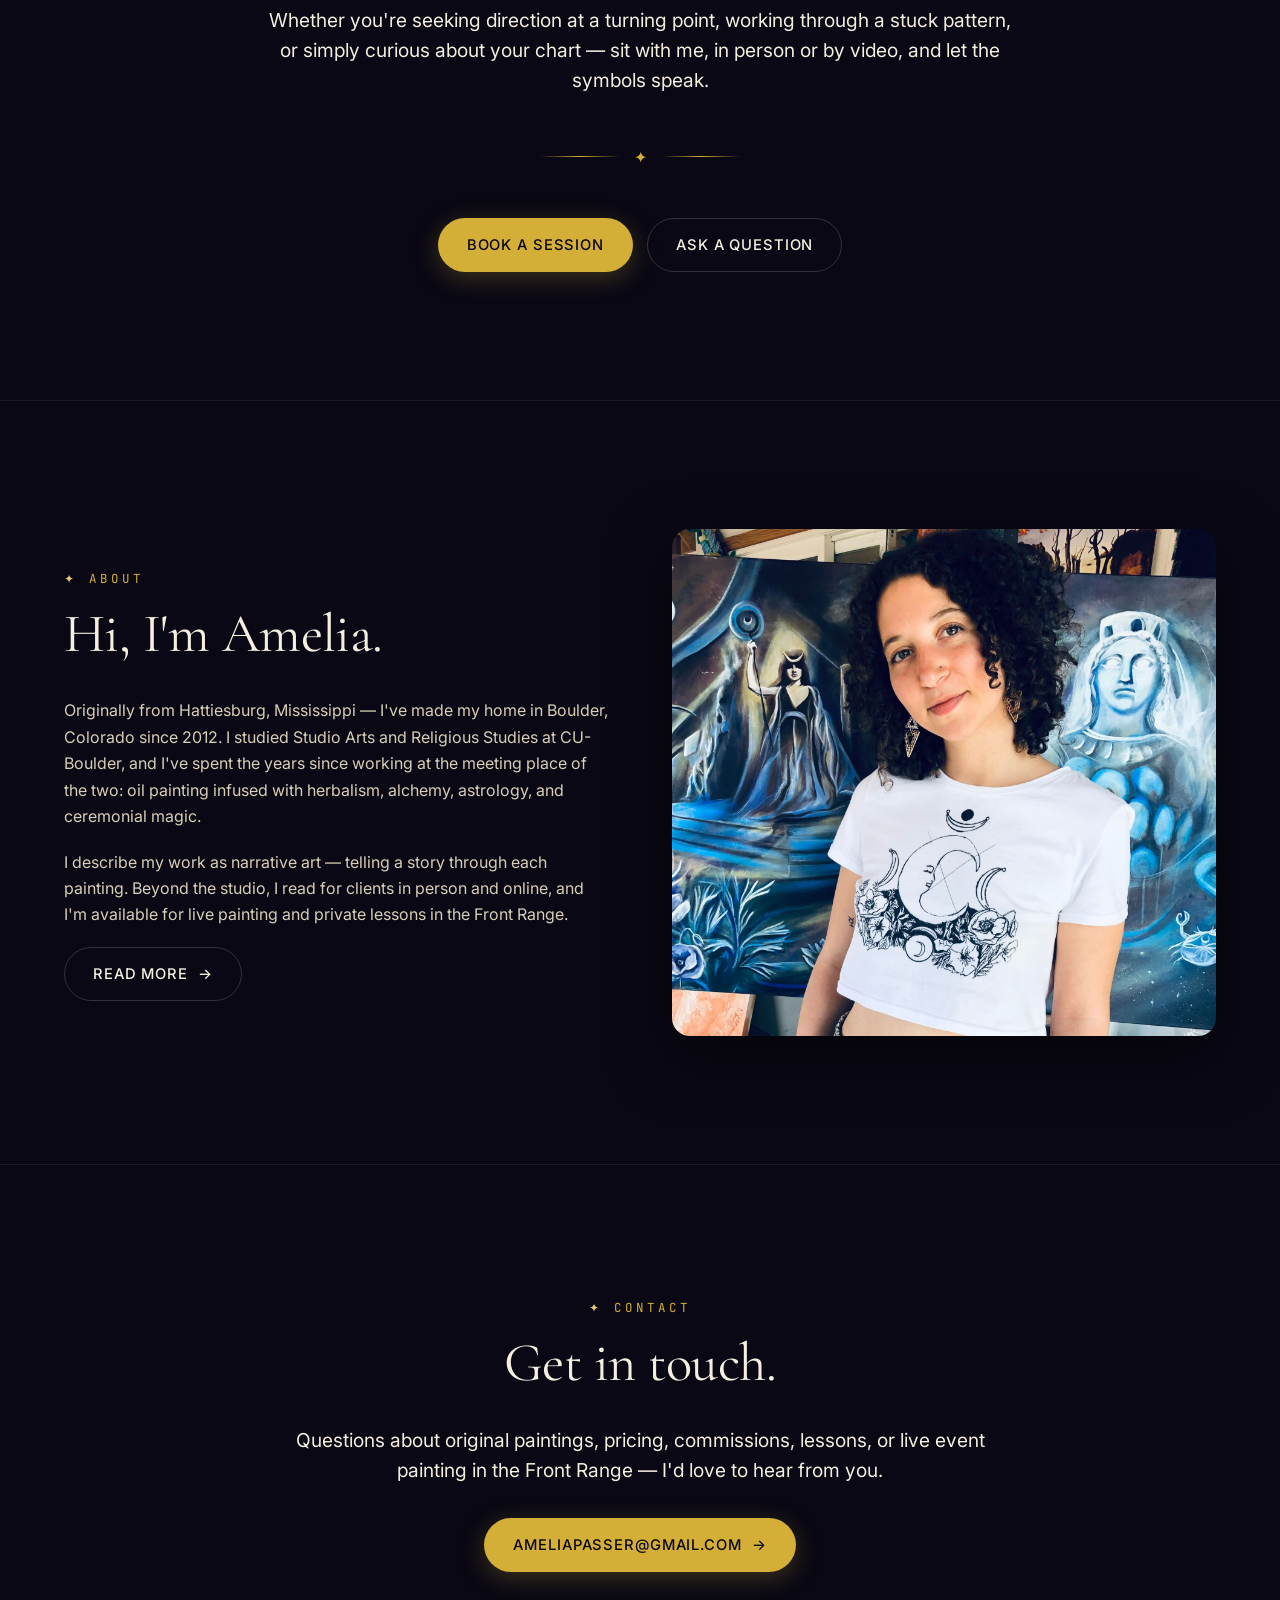
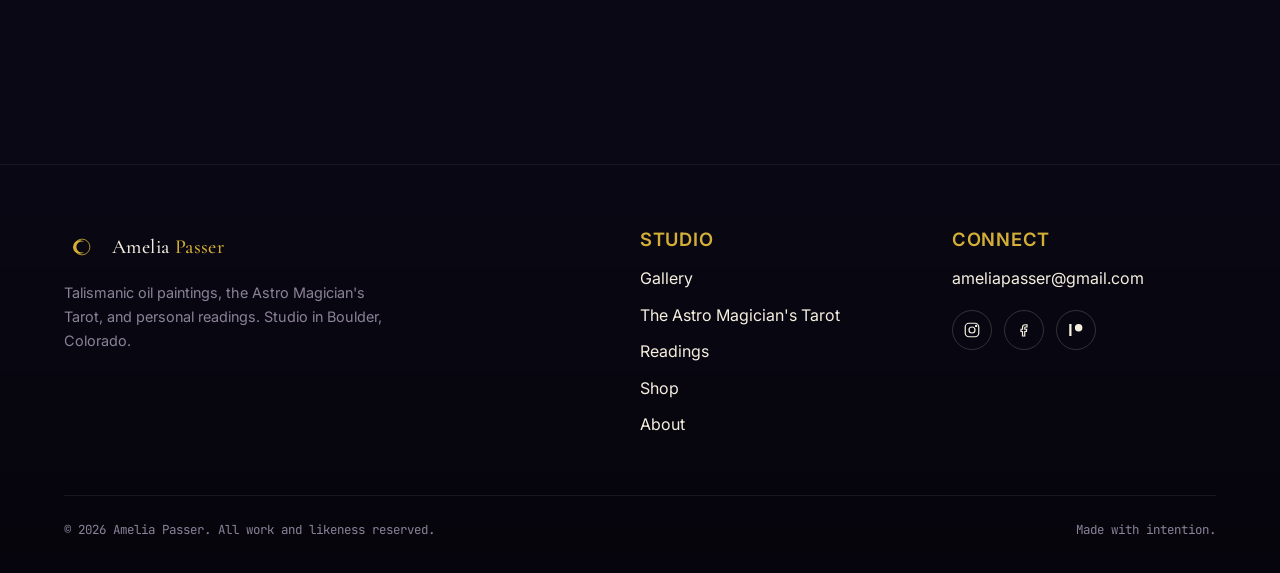
==== commit bfe87fab: "Take down the events page Removes the events page, the Events nav link on every page, the home page'" ====
--- a/index.html
+++ b/index.html
@@ -58,7 +58,6 @@
       <a href="pages/tarot.html">Tarot Deck</a>
       <a href="pages/readings.html">Readings</a>
       <a href="pages/shop.html">Shop</a>
-      <a href="pages/events.html">Events</a>
       <a href="pages/about.html">About</a>
     </nav>
   </div>
@@ -97,21 +96,6 @@
   </div>
 </section>
 
-<!-- ============ EVENT BANNER ============ -->
-<section class="section" style="padding: 56px 0;">
-  <div class="container container--narrow">
-    <div class="auction-card reveal" style="padding: 36px 32px;">
-      <p class="event-meta__label" style="margin: 0 0 8px;">June 15 · 2026 · Boulder, CO · One Night Only</p>
-      <h2 style="margin: 0 0 12px; font-size: clamp(1.6rem, 3vw, 2.4rem);">The Arcana and the Seven Spheres</h2>
-      <p style="max-width: 56ch; margin: 0 auto 20px; color: var(--ink-1);">
-        The complete Seven Basics + Minor Arcana on view together for the
-        first and only time, with a hybrid in-person + online auction.
-      </p>
-      <a href="pages/events.html" class="btn btn--primary">See the Event <span class="arrow">→</span></a>
-    </div>
-  </div>
-</section>
-
 <!-- ============ FEATURED PAINTINGS ============ -->
 <section class="section">
   <div class="container">
